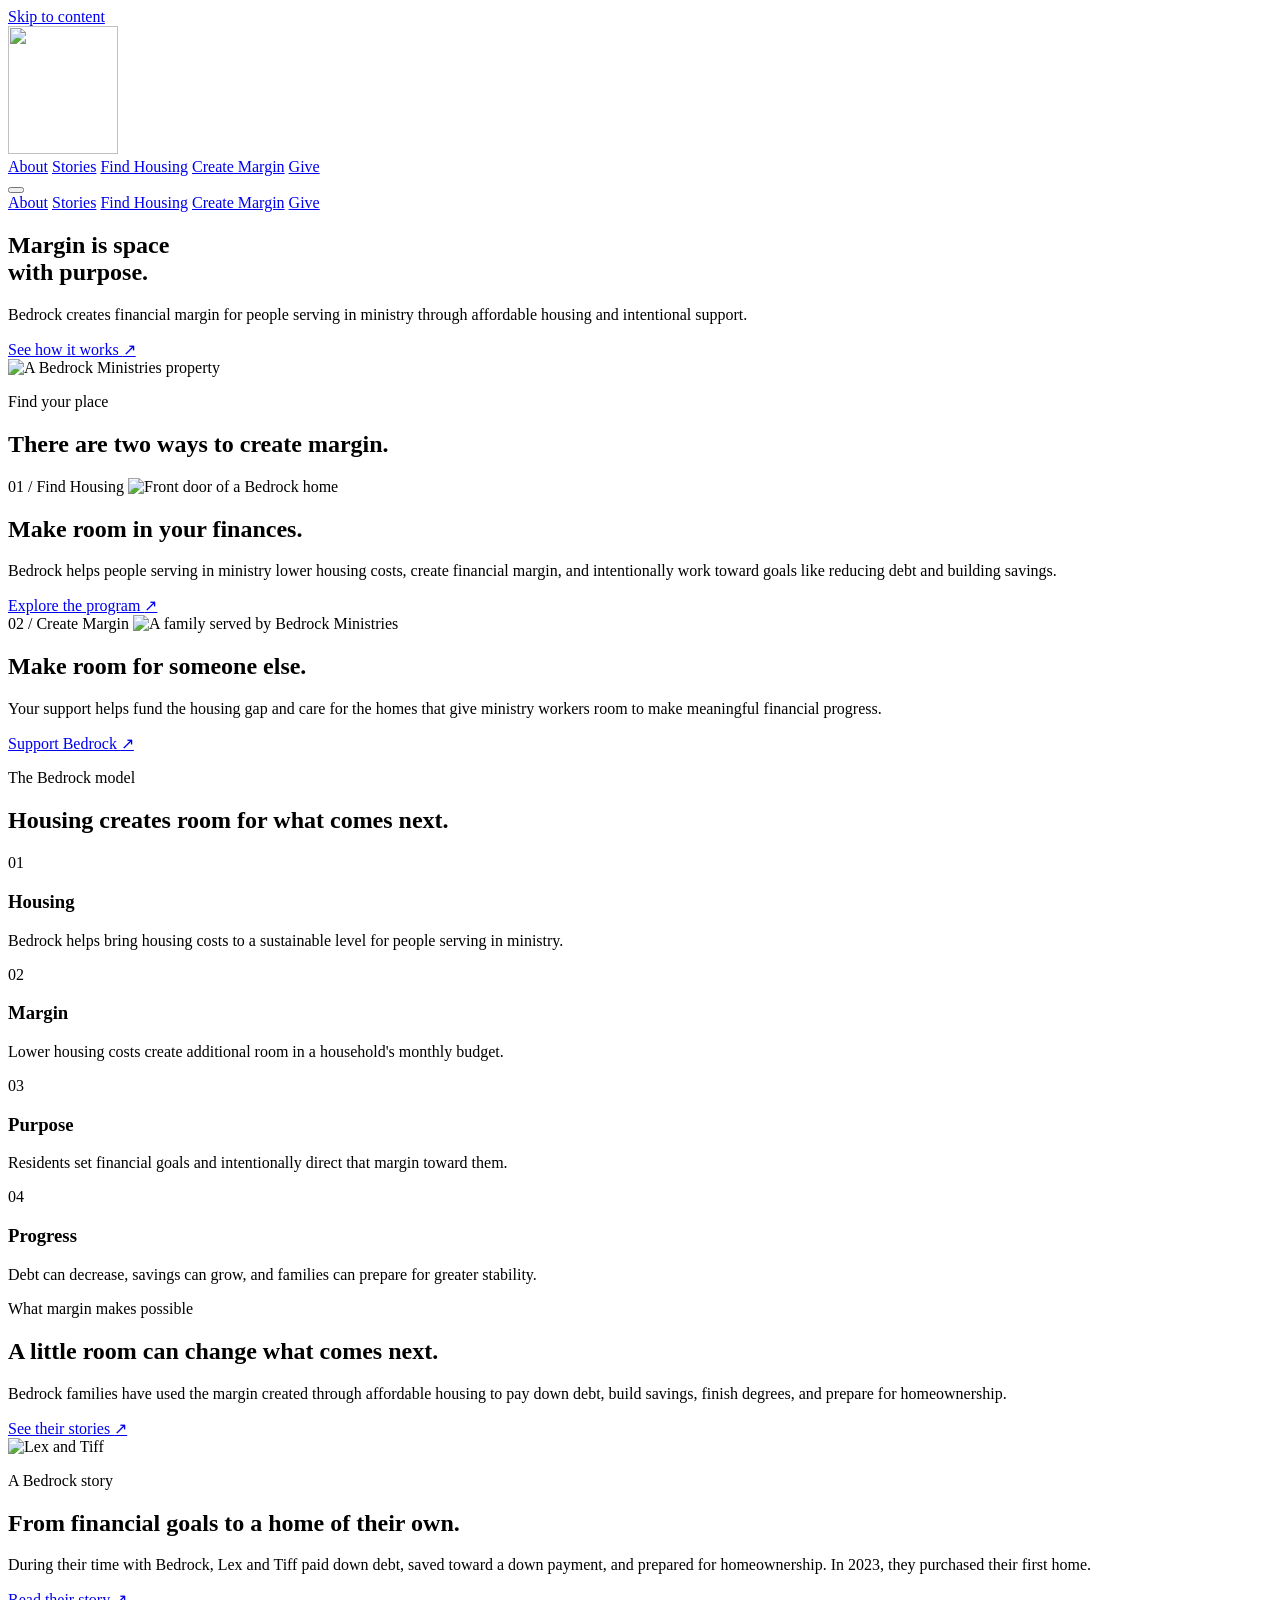
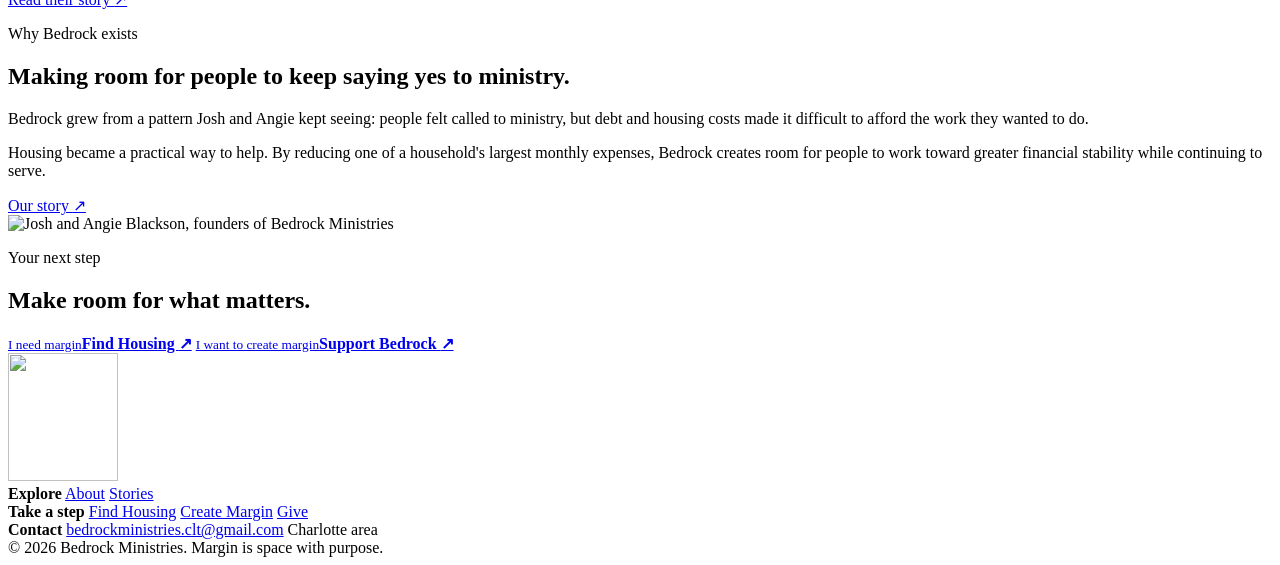
==== index.html @ 6fa2de80 "First Website Upload" ====
<!DOCTYPE html>

<html lang="en">
<head>
<meta charset="utf-8"/>
<meta content="width=device-width, initial-scale=1" name="viewport"/>
<title>Bedrock Ministries | Margin is space with purpose</title>
<meta content="Bedrock Ministries creates financial margin for people serving in ministry through affordable housing and intentional support." name="description"/>
<link href="css/styles.css" rel="stylesheet"/>
</head>
<body>
<div class="site-shell"><a class="skip-link" href="#main-content">Skip to content</a>
<header class="site-header">
<div class="wrap header-inner">
<a aria-label="Bedrock Ministries home" class="logo-mark" href="index.html">
<img alt="" decoding="async" height="128" src="images/logo/bedrock-b-blue.svg" width="110"/>
</a>
<nav aria-label="Primary navigation" class="desktop-nav">
<a href="about.html">About</a>
<a href="stories.html">Stories</a>
<a href="find-housing.html">Find Housing</a>
<a href="create-margin.html">Create Margin</a>
<a class="button" href="https://donate.overflow.co/bedrockministries" rel="noopener" target="_blank">Give</a>
</nav>
<button aria-controls="mobile-nav" aria-expanded="false" aria-label="Open navigation" class="menu-toggle" type="button">
<span></span><span></span>
</button>
</div>
<nav aria-label="Mobile navigation" class="mobile-nav" id="mobile-nav">
<a href="about.html">About</a>
<a href="stories.html">Stories</a>
<a href="find-housing.html">Find Housing</a>
<a href="create-margin.html">Create Margin</a>
<a class="button" href="https://donate.overflow.co/bedrockministries" rel="noopener" target="_blank">Give</a>
</nav>
</header>
<main id="main-content">
<section class="home-hero">
<div class="wrap home-hero-grid">
<h1 class="display" data-reveal="">Margin is space<br/>with purpose.</h1>
<div class="home-hero-side" data-reveal="">
<p>Bedrock creates financial margin for people serving in ministry through affordable housing and intentional support.</p>
<a class="text-link" href="#model">See how it works <span>↗</span></a>
</div>
</div>
<div class="wrap hero-image home-hero-image" data-reveal="">
<img alt="A Bedrock Ministries property" decoding="async" fetchpriority="high" height="1152" loading="eager" src="images/properties/triplex-full-front.webp" width="2048"/>
</div>
</section>
<section class="section">
<div class="wrap">
<div class="split mb-70">
<p class="eyebrow" data-reveal="">Find your place</p>
<h2 class="display" data-reveal="">There are two ways to create margin.</h2>
</div>
<div class="path-grid">
<article class="path-card" data-reveal="">
<span class="meta">01 / Find Housing</span>
<img alt="Front door of a Bedrock home" decoding="async" height="1152" loading="lazy" src="images/properties/triplex-door-full.webp" width="2048"/>
<h2>Make room in your finances.</h2>
<p>Bedrock helps people serving in ministry lower housing costs, create financial margin, and intentionally work toward goals like reducing debt and building savings.</p>
<a class="text-link" href="find-housing.html">Explore the program <span>↗</span></a>
</article>
<article class="path-card" data-reveal="">
<span class="meta">02 / Create Margin</span>
<img alt="A family served by Bedrock Ministries" decoding="async" height="601" loading="lazy" src="images/families/rodriguez.webp" width="800"/>
<h2>Make room for someone else.</h2>
<p>Your support helps fund the housing gap and care for the homes that give ministry workers room to make meaningful financial progress.</p>
<a class="text-link" href="create-margin.html">Support Bedrock <span>↗</span></a>
</article>
</div>
</div>
</section>
<section class="section blue-section" id="model">
<div class="wrap">
<div class="model-heading">
<p class="eyebrow" data-reveal="">The Bedrock model</p>
<h2 class="display" data-reveal="">Housing creates room for what comes next.</h2>
</div>
<div class="rule-grid four" data-reveal="">
<div class="rule-card">
<span class="num">01</span><h3>Housing</h3>
<p>Bedrock helps bring housing costs to a sustainable level for people serving in ministry.</p>
</div>
<div class="rule-card">
<span class="num">02</span><h3>Margin</h3>
<p>Lower housing costs create additional room in a household's monthly budget.</p>
</div>
<div class="rule-card">
<span class="num">03</span><h3>Purpose</h3>
<p>Residents set financial goals and intentionally direct that margin toward them.</p>
</div>
<div class="rule-card">
<span class="num">04</span><h3>Progress</h3>
<p>Debt can decrease, savings can grow, and families can prepare for greater stability.</p>
</div>
</div>
</div>
</section>
<section class="section">
<div class="wrap">
<div class="split">
<p class="eyebrow" data-reveal="">What margin makes possible</p>
<div class="split-copy" data-reveal="">
<h2 class="display">A little room can change what comes next.</h2>
<p>Bedrock families have used the margin created through affordable housing to pay down debt, build savings, finish degrees, and prepare for homeownership.</p>
<a class="text-link" href="stories.html">See their stories <span>↗</span></a>
</div>
</div>
</div>
</section>
<section class="section-tight">
<div class="wrap photo-copy stone-section" data-reveal="">
<div class="photo"><img alt="Lex and Tiff" decoding="async" height="601" loading="lazy" src="images/families/lex-tiff.webp" width="800"/></div>
<div class="copy">
<p class="eyebrow">A Bedrock story</p>
<h2>From financial goals to a home of their own.</h2>
<p>During their time with Bedrock, Lex and Tiff paid down debt, saved toward a down payment, and prepared for homeownership. In 2023, they purchased their first home.</p>
<a class="text-link" href="stories.html">Read their story <span>↗</span></a>
</div>
</div>
</section>
<section class="section">
<div class="wrap">
<div class="split mb-70">
<p class="eyebrow" data-reveal="">Why Bedrock exists</p>
<h2 class="display" data-reveal="">Making room for people to keep saying yes to ministry.</h2>
</div>
<div class="photo-copy reverse" data-reveal="">
<div class="copy">
<p>Bedrock grew from a pattern Josh and Angie kept seeing: people felt called to ministry, but debt and housing costs made it difficult to afford the work they wanted to do.</p>
<p>Housing became a practical way to help. By reducing one of a household's largest monthly expenses, Bedrock creates room for people to work toward greater financial stability while continuing to serve.</p>
<a class="text-link" href="about.html">Our story <span>↗</span></a>
</div>
<div class="photo"><img alt="Josh and Angie Blackson, founders of Bedrock Ministries" decoding="async" height="902" loading="lazy" src="images/founders/josh-angie.webp" width="1200"/></div>
</div>
</div>
</section>
<section class="cta-panel">
<div class="wrap">
<p class="eyebrow" data-reveal="">Your next step</p>
<h2 class="display" data-reveal="">Make room for what matters.</h2>
<div class="cta-row" data-reveal="">
<a href="find-housing.html"><small>I need margin</small><strong>Find Housing <span>↗</span></strong></a>
<a href="create-margin.html"><small>I want to create margin</small><strong>Support Bedrock <span>↗</span></strong></a>
</div>
</div>
</section>
</main>
<footer class="site-footer">
<div class="wrap">
<div class="footer-top">
<a aria-label="Bedrock Ministries home" class="footer-mark" href="index.html">
<img alt="" decoding="async" height="128" src="images/logo/bedrock-b-cream.svg" width="110"/>
</a>
<div class="footer-links">
<div class="footer-col">
<strong>Explore</strong>
<a href="about.html">About</a>
<a href="stories.html">Stories</a>
</div>
<div class="footer-col">
<strong>Take a step</strong>
<a href="find-housing.html">Find Housing</a>
<a href="create-margin.html">Create Margin</a>
<a href="https://donate.overflow.co/bedrockministries" rel="noopener" target="_blank">Give</a>
</div>
<div class="footer-col">
<strong>Contact</strong>
<a href="mailto:bedrockministries.clt@gmail.com">bedrockministries.clt@gmail.com</a>
<span>Charlotte area</span>
</div>
</div>
</div>
<div class="footer-bottom">© 2026 Bedrock Ministries. Margin is space with purpose.</div>
</div>
</footer>
</div>
<script src="js/main.js"></script>
</body>
</html>
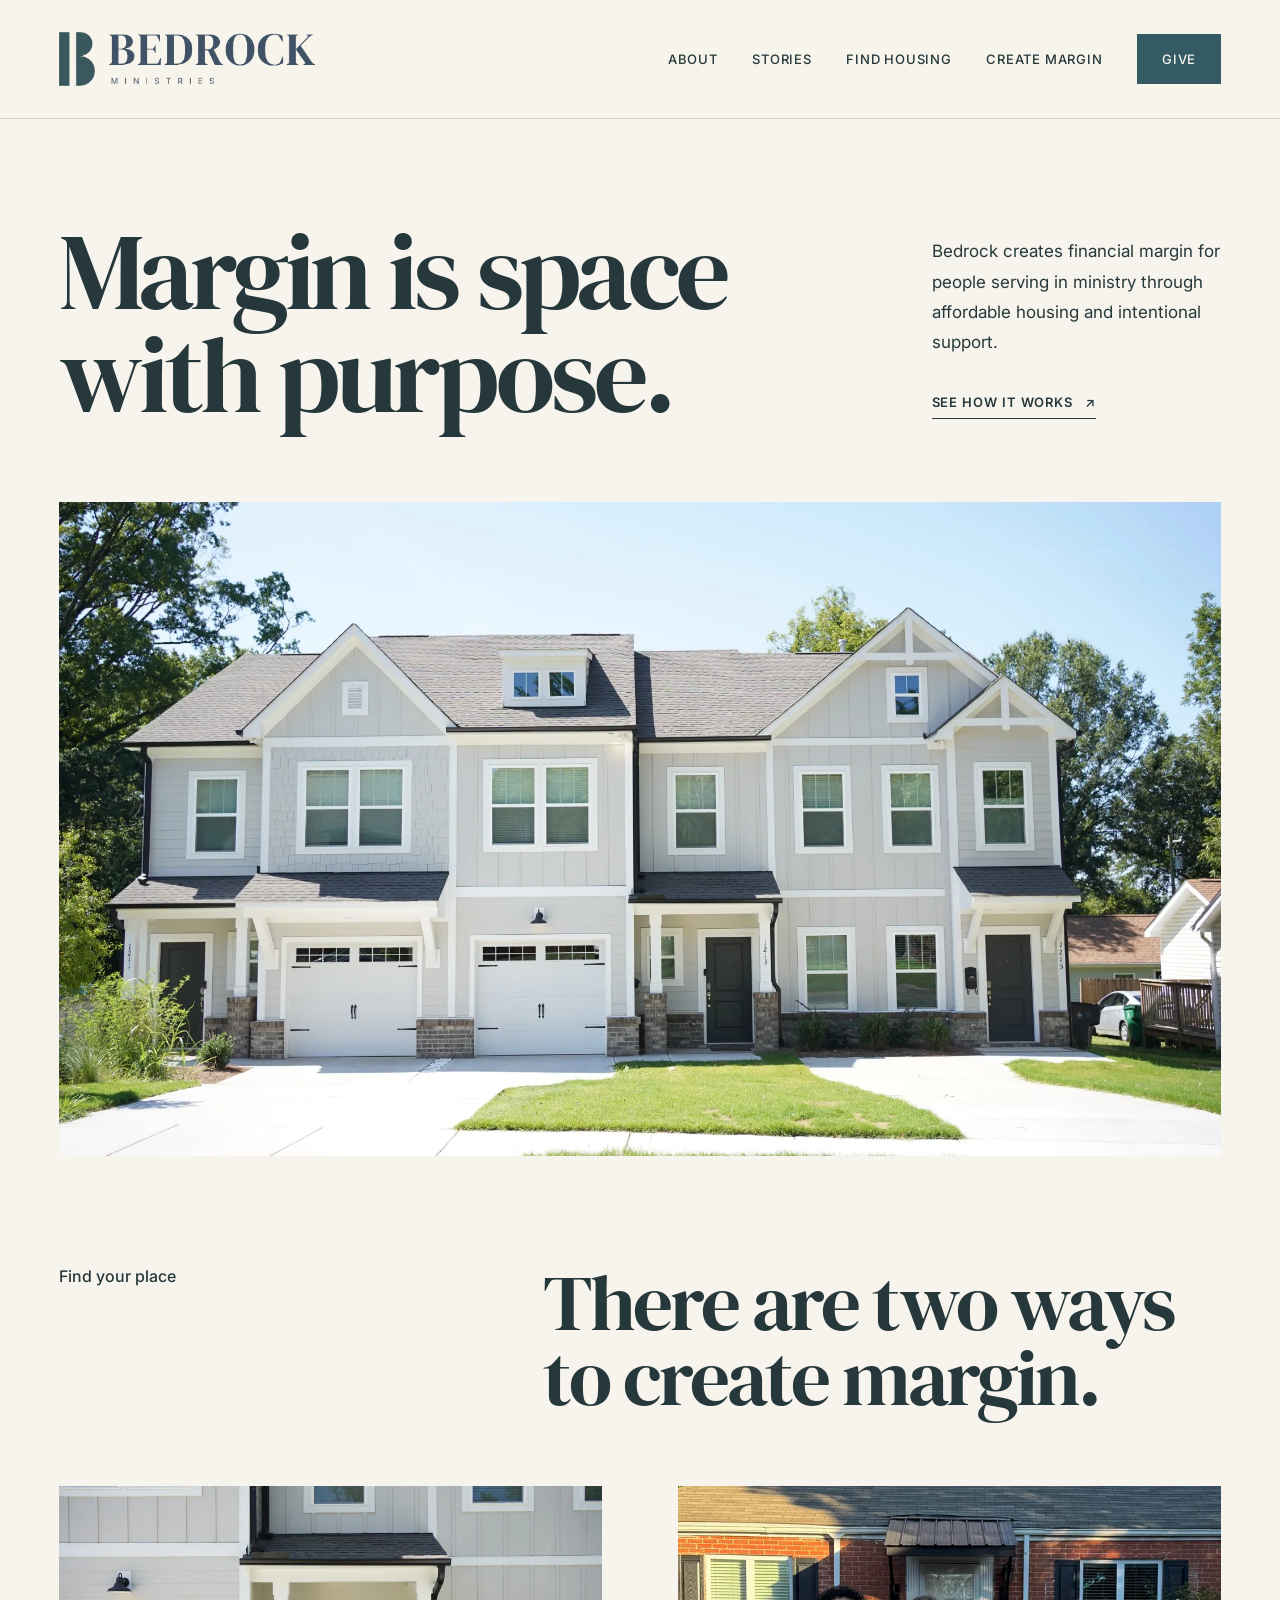
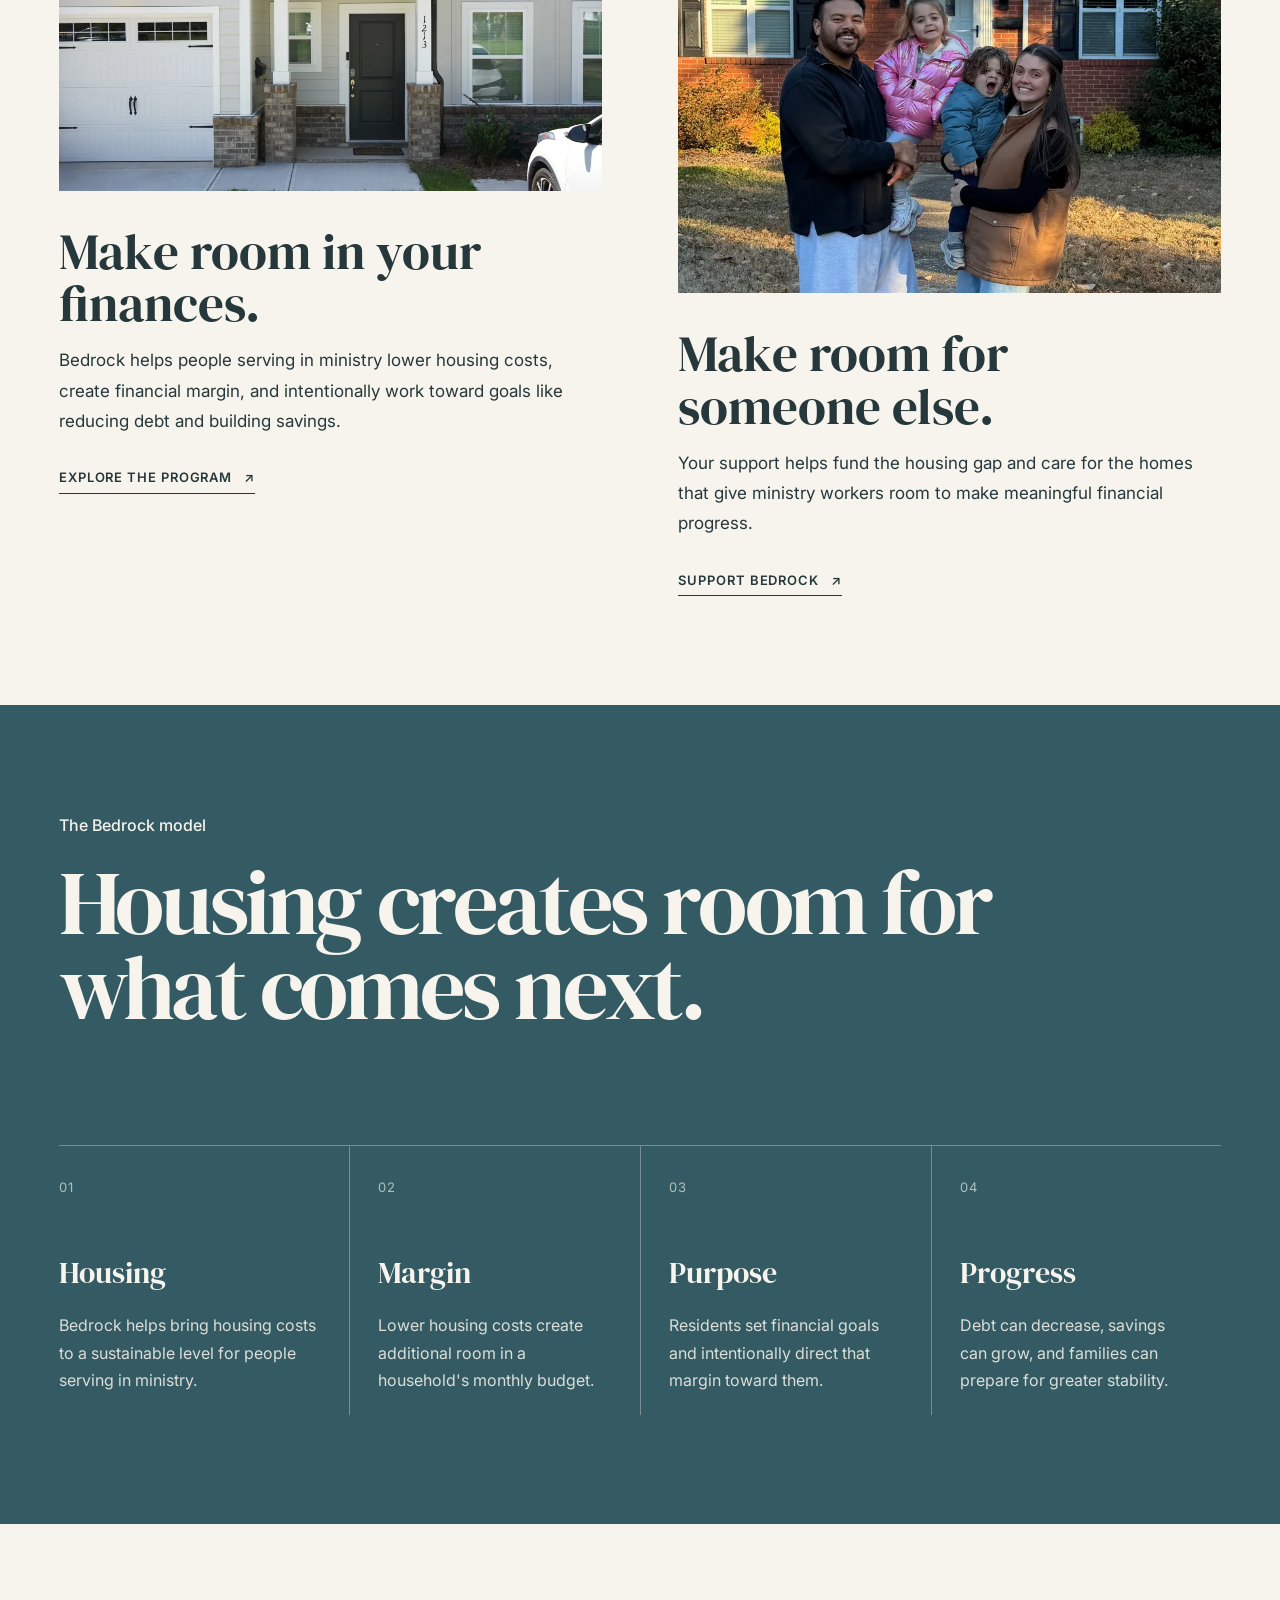
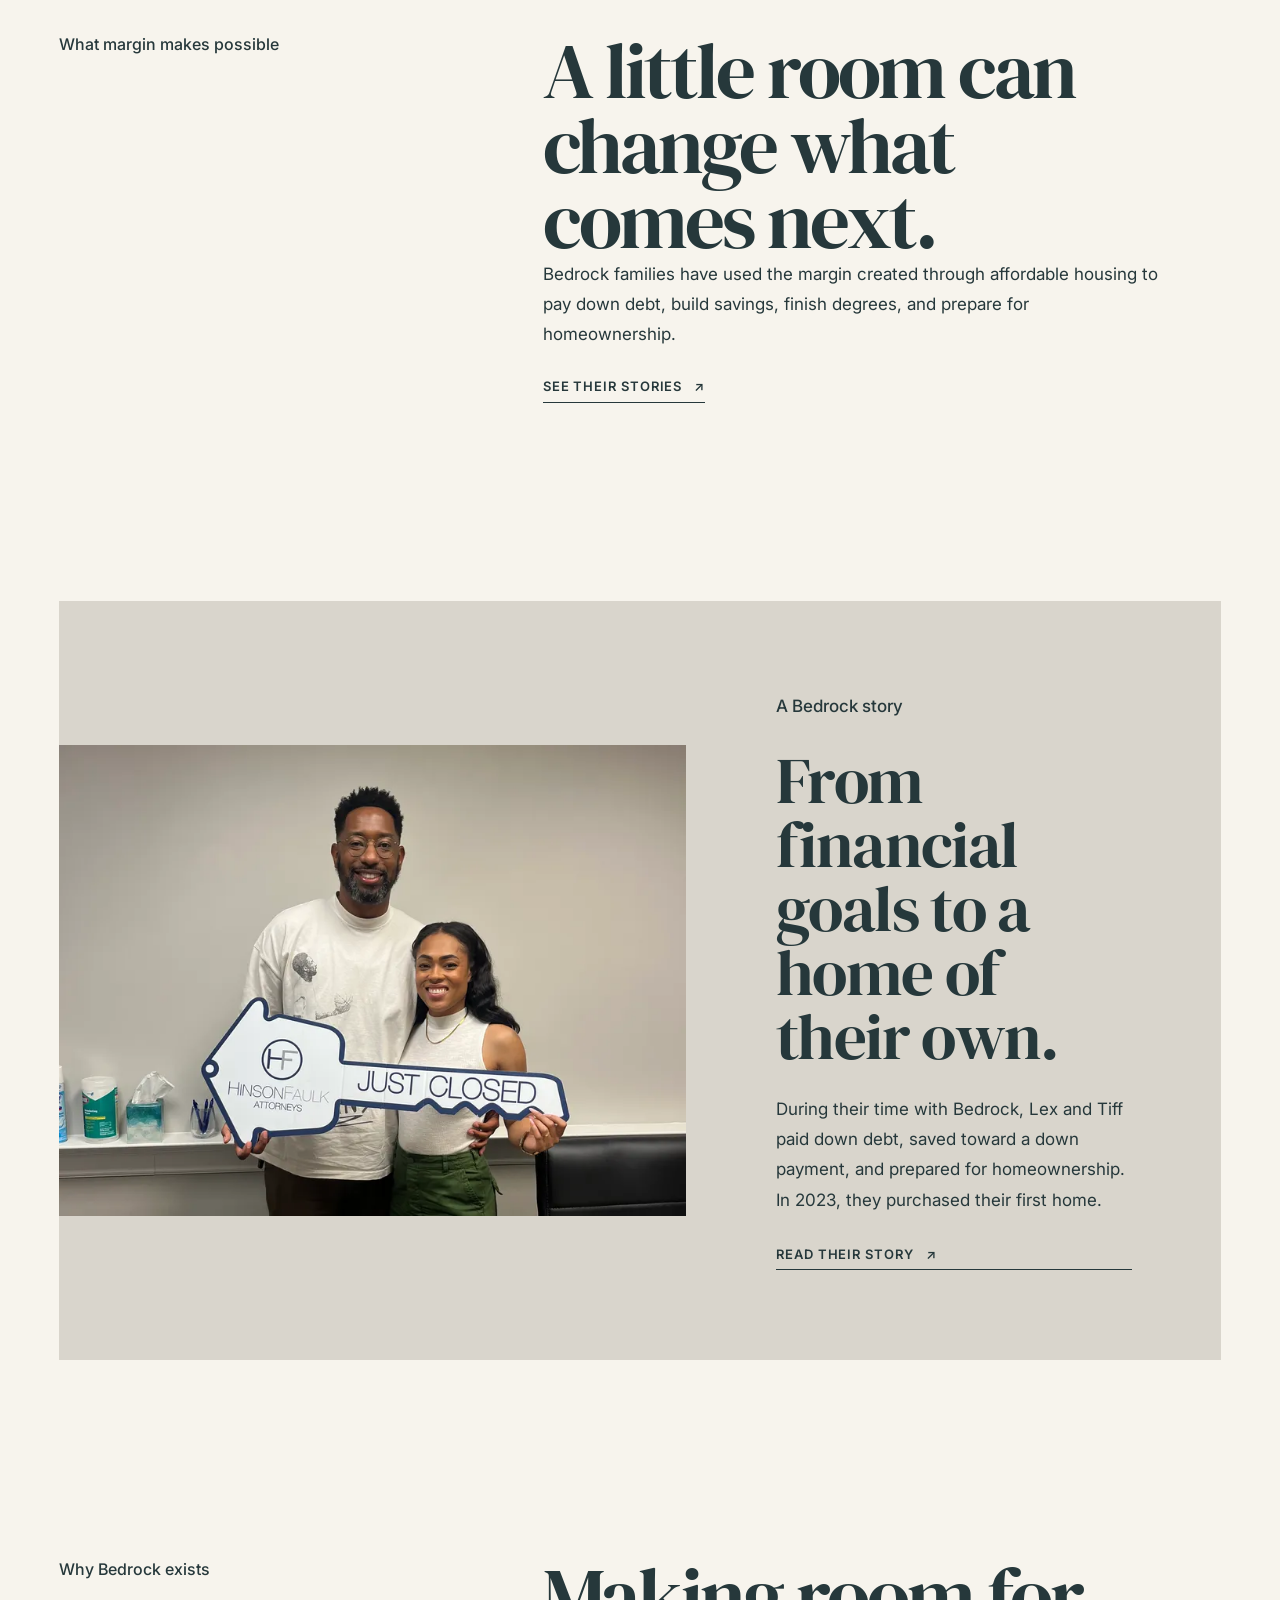
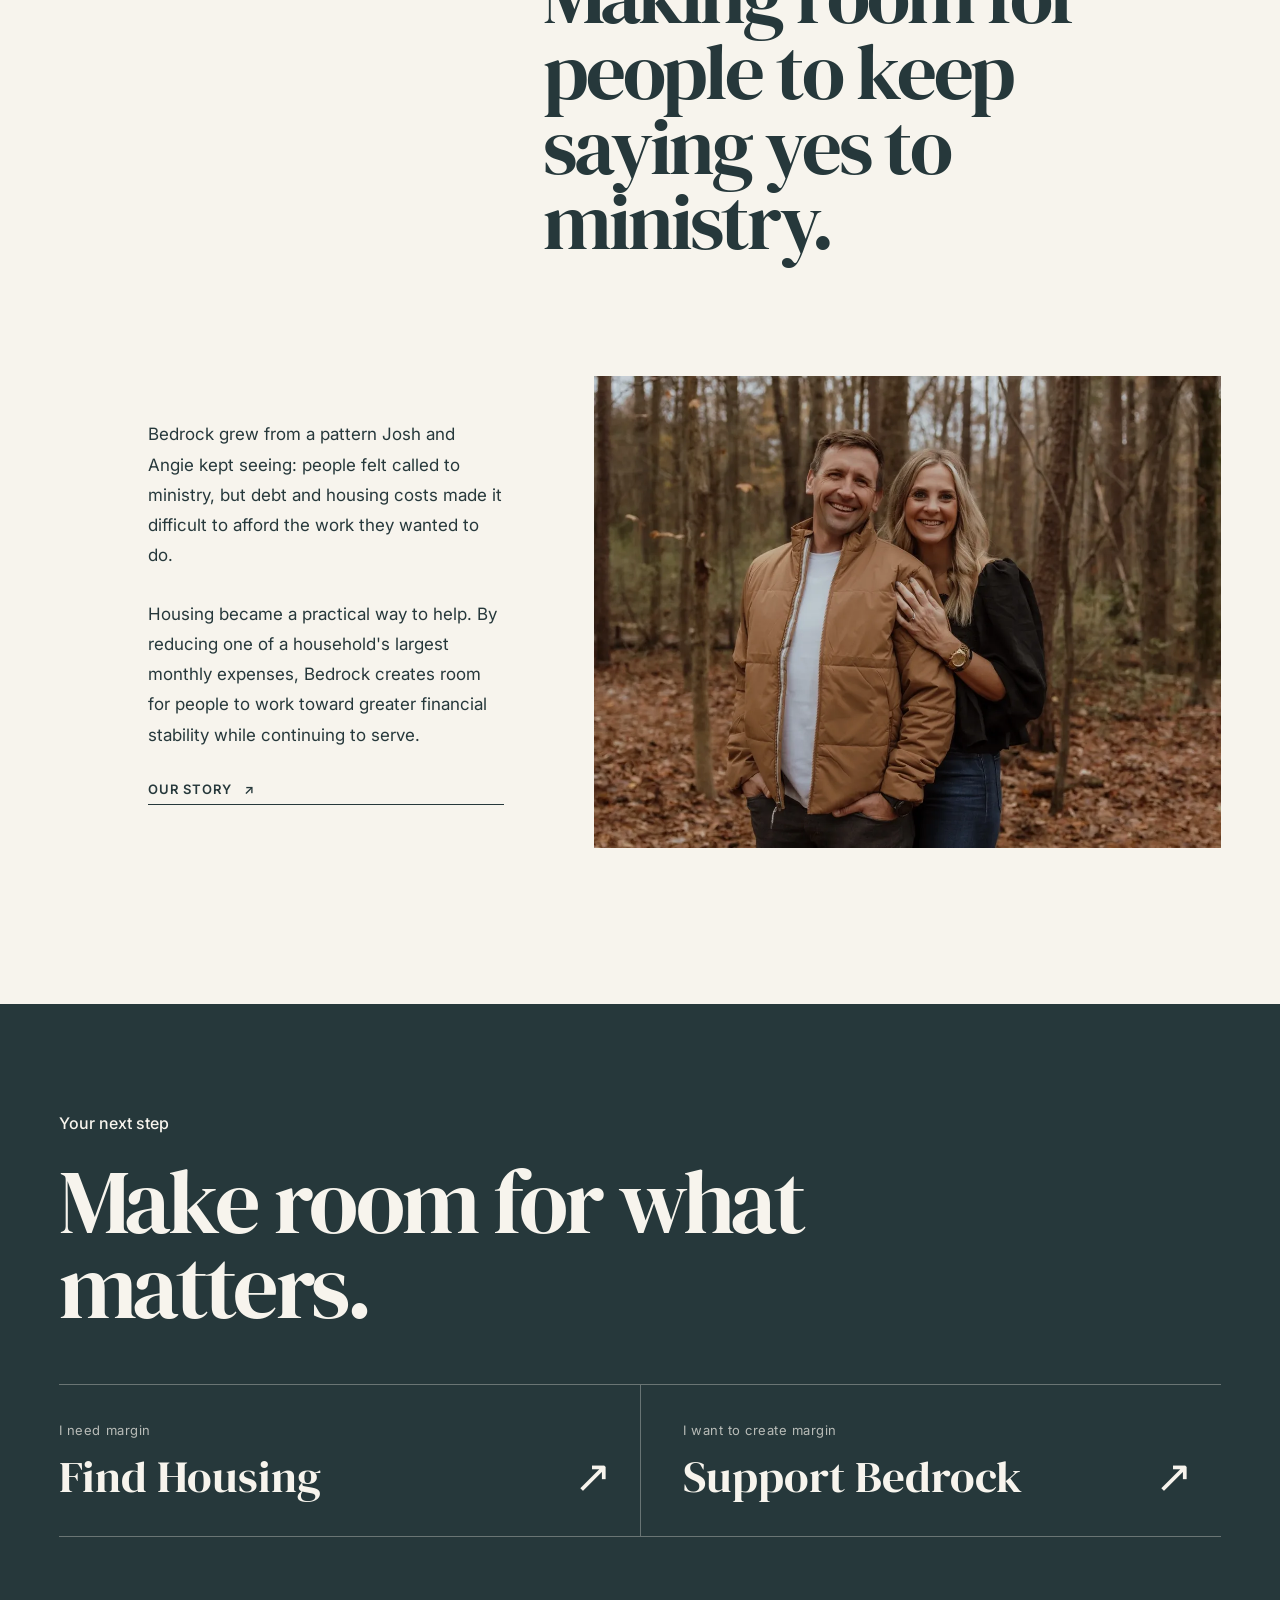
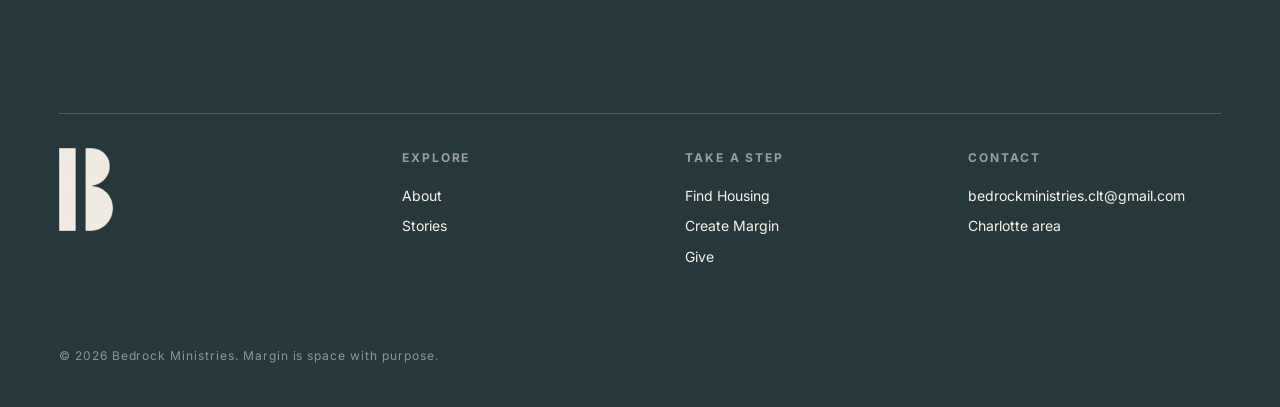
==== commit 29006df7: "second draft web" ====
--- a/index.html
+++ b/index.html
@@ -13,7 +13,7 @@
 <header class="site-header">
 <div class="wrap header-inner">
 <a aria-label="Bedrock Ministries home" class="logo-mark" href="index.html">
-<img alt="" decoding="async" height="128" src="images/logo/bedrock-b-blue.svg" width="110"/>
+<img alt="Bedrock Ministries" decoding="async" height="252" src="images/logo/bedrock-logo-blue.png" width="1200"/>
 </a>
 <nav aria-label="Primary navigation" class="desktop-nav">
 <a href="about.html">About</a>
@@ -50,19 +50,19 @@
 <section class="section">
 <div class="wrap">
 <div class="split mb-70">
-<p class="eyebrow" data-reveal="">Find your place</p>
+<p class="section-label" data-reveal="">Find your place</p>
 <h2 class="display" data-reveal="">There are two ways to create margin.</h2>
 </div>
 <div class="path-grid">
 <article class="path-card" data-reveal="">
-<span class="meta">01 / Find Housing</span>
+
 <img alt="Front door of a Bedrock home" decoding="async" height="1152" loading="lazy" src="images/properties/triplex-door-full.webp" width="2048"/>
 <h2>Make room in your finances.</h2>
 <p>Bedrock helps people serving in ministry lower housing costs, create financial margin, and intentionally work toward goals like reducing debt and building savings.</p>
 <a class="text-link" href="find-housing.html">Explore the program <span>↗</span></a>
 </article>
 <article class="path-card" data-reveal="">
-<span class="meta">02 / Create Margin</span>
+
 <img alt="A family served by Bedrock Ministries" decoding="async" height="601" loading="lazy" src="images/families/rodriguez.webp" width="800"/>
 <h2>Make room for someone else.</h2>
 <p>Your support helps fund the housing gap and care for the homes that give ministry workers room to make meaningful financial progress.</p>
@@ -74,7 +74,7 @@
 <section class="section blue-section" id="model">
 <div class="wrap">
 <div class="model-heading">
-<p class="eyebrow" data-reveal="">The Bedrock model</p>
+<p class="section-label" data-reveal="">The Bedrock model</p>
 <h2 class="display" data-reveal="">Housing creates room for what comes next.</h2>
 </div>
 <div class="rule-grid four" data-reveal="">
@@ -100,7 +100,7 @@
 <section class="section">
 <div class="wrap">
 <div class="split">
-<p class="eyebrow" data-reveal="">What margin makes possible</p>
+<p class="section-label" data-reveal="">What margin makes possible</p>
 <div class="split-copy" data-reveal="">
 <h2 class="display">A little room can change what comes next.</h2>
 <p>Bedrock families have used the margin created through affordable housing to pay down debt, build savings, finish degrees, and prepare for homeownership.</p>
@@ -113,7 +113,7 @@
 <div class="wrap photo-copy stone-section" data-reveal="">
 <div class="photo"><img alt="Lex and Tiff" decoding="async" height="601" loading="lazy" src="images/families/lex-tiff.webp" width="800"/></div>
 <div class="copy">
-<p class="eyebrow">A Bedrock story</p>
+<p class="section-label">A Bedrock story</p>
 <h2>From financial goals to a home of their own.</h2>
 <p>During their time with Bedrock, Lex and Tiff paid down debt, saved toward a down payment, and prepared for homeownership. In 2023, they purchased their first home.</p>
 <a class="text-link" href="stories.html">Read their story <span>↗</span></a>
@@ -123,7 +123,7 @@
 <section class="section">
 <div class="wrap">
 <div class="split mb-70">
-<p class="eyebrow" data-reveal="">Why Bedrock exists</p>
+<p class="section-label" data-reveal="">Why Bedrock exists</p>
 <h2 class="display" data-reveal="">Making room for people to keep saying yes to ministry.</h2>
 </div>
 <div class="photo-copy reverse" data-reveal="">
@@ -138,7 +138,7 @@
 </section>
 <section class="cta-panel">
 <div class="wrap">
-<p class="eyebrow" data-reveal="">Your next step</p>
+<p class="section-label" data-reveal="">Your next step</p>
 <h2 class="display" data-reveal="">Make room for what matters.</h2>
 <div class="cta-row" data-reveal="">
 <a href="find-housing.html"><small>I need margin</small><strong>Find Housing <span>↗</span></strong></a>
@@ -151,7 +151,7 @@
 <div class="wrap">
 <div class="footer-top">
 <a aria-label="Bedrock Ministries home" class="footer-mark" href="index.html">
-<img alt="" decoding="async" height="128" src="images/logo/bedrock-b-cream.svg" width="110"/>
+<img alt="Bedrock Ministries" decoding="async" height="909" src="images/logo/bedrock-b-cream.png" width="592"/>
 </a>
 <div class="footer-links">
 <div class="footer-col">
--- a/css/styles.css
+++ b/css/styles.css
@@ -0,0 +1,1004 @@
+
+@import url('https://fonts.googleapis.com/css2?family=DM+Serif+Display:ital@0;1&family=Inter:wght@300;400;500;600&display=swap');
+
+:root {
+  --blue: #345B63;
+  --slate: #26383B;
+  --cream: #F7F4ED;
+  --sage: #8E9D83;
+  --clay: #99725F;
+  --stone: #D9D5CC;
+  --white: #FFFFFF;
+  --serif: 'DM Serif Display', Georgia, serif;
+  --sans: 'Inter', Arial, sans-serif;
+  --max: 1400px;
+  --gutter: clamp(22px, 5vw, 78px);
+  --section: clamp(86px, 10vw, 160px);
+}
+
+* { box-sizing: border-box; }
+html { scroll-behavior: smooth; }
+html, body { width: 100%; }
+body {
+  margin: 0;
+  background: var(--cream);
+  color: var(--slate);
+  font-family: var(--sans);
+  line-height: 1.65;
+  text-rendering: optimizeLegibility;
+}
+body.menu-open { overflow: hidden; }
+img { max-width: 100%; }
+a { color: inherit; text-decoration: none; }
+button, input, textarea, select { font: inherit; }
+
+
+.skip-link {
+  position: fixed;
+  top: 12px;
+  left: 12px;
+  z-index: 1000;
+  padding: 10px 14px;
+  background: var(--slate);
+  color: var(--cream);
+  font-size: 12px;
+  transform: translateY(-160%);
+  transition: transform .18s ease;
+}
+.skip-link:focus { transform: translateY(0); }
+
+:where(a, button, summary):focus-visible {
+  outline: 2px solid var(--clay);
+  outline-offset: 4px;
+}
+
+.desktop-nav a[aria-current="page"]:not(.button) {
+  border-bottom: 1px solid currentColor;
+  padding-bottom: 5px;
+}
+
+.menu-toggle[aria-expanded="true"] span:first-child { transform: translateY(3.5px) rotate(45deg); }
+.menu-toggle[aria-expanded="true"] span:last-child { transform: translateY(-3.5px) rotate(-45deg); }
+
+.site-shell { min-height: 100vh; overflow-x: clip; }
+.wrap { width: min(var(--max), calc(100% - (var(--gutter) * 2))); margin: 0 auto; }
+
+.eyebrow {
+  display: inline-flex;
+  align-items: center;
+  gap: 16px;
+  margin: 0 0 28px;
+  font-size: 11px;
+  font-weight: 600;
+  letter-spacing: .18em;
+  text-transform: uppercase;
+}
+.eyebrow::after {
+  content: "";
+  width: 58px;
+  height: 1px;
+  background: currentColor;
+  opacity: .32;
+}
+.display {
+  font-family: var(--serif);
+  font-weight: 400;
+  letter-spacing: -.038em;
+  line-height: .95;
+}
+.text-link {
+  display: inline-flex;
+  align-items: center;
+  gap: 12px;
+  padding-bottom: 4px;
+  border-bottom: 1px solid currentColor;
+  font-size: 12px;
+  font-weight: 600;
+  letter-spacing: .12em;
+  text-transform: uppercase;
+  transition: gap .2s ease, opacity .2s ease;
+}
+.text-link:hover { gap: 18px; opacity: .72; }
+
+.button {
+  display: inline-flex;
+  justify-content: center;
+  align-items: center;
+  gap: 10px;
+  min-height: 48px;
+  padding: 0 22px;
+  border: 1px solid var(--blue);
+  background: var(--blue);
+  color: var(--cream);
+  font-size: 11px;
+  font-weight: 600;
+  letter-spacing: .12em;
+  text-transform: uppercase;
+  transition: transform .2s ease, background .2s ease;
+}
+.button:hover { transform: translateY(-1px); background: var(--slate); }
+.button.light { border-color: var(--cream); background: var(--cream); color: var(--slate); }
+.button.outline { background: transparent; color: var(--slate); }
+
+/* Header */
+.site-header {
+  position: relative;
+  z-index: 50;
+  border-bottom: 1px solid rgba(38,56,59,.17);
+  background: rgba(247,244,237,.97);
+}
+.header-inner {
+  min-height: 92px;
+  display: flex;
+  align-items: center;
+  justify-content: space-between;
+  gap: 38px;
+}
+.logo-mark {
+  display: block;
+  width: 46px;
+  height: 54px;
+  flex: 0 0 auto;
+}
+.logo-mark img { width: 100%; height: 100%; display: block; }
+.desktop-nav { display: flex; align-items: center; gap: clamp(20px, 2.7vw, 43px); }
+.desktop-nav a {
+  font-size: 11px;
+  font-weight: 500;
+  letter-spacing: .08em;
+  text-transform: uppercase;
+}
+.desktop-nav a:not(.button):hover { opacity: .6; }
+.desktop-nav .button { min-height: 44px; padding-inline: 19px; }
+.menu-toggle {
+  display: none;
+  width: 44px;
+  height: 44px;
+  border: 0;
+  background: transparent;
+  cursor: pointer;
+  color: var(--slate);
+}
+.menu-toggle span {
+  display: block;
+  width: 25px;
+  height: 1px;
+  margin: 6px auto;
+  background: currentColor;
+  transition: transform .2s ease;
+}
+.mobile-nav {
+  display: none;
+  max-height: calc(100vh - 76px);
+  overflow-y: auto;
+  padding: 24px var(--gutter) 42px;
+  border-top: 1px solid rgba(38,56,59,.14);
+  background: var(--cream);
+}
+.mobile-nav a {
+  display: block;
+  padding: 15px 0;
+  border-bottom: 1px solid rgba(38,56,59,.12);
+  font-family: var(--serif);
+  font-size: 31px;
+}
+.mobile-nav .button {
+  display: flex;
+  margin-top: 22px;
+  font-family: var(--sans);
+  font-size: 11px;
+  border-bottom: 1px solid var(--blue);
+}
+
+/* Generic page hero */
+.page-hero {
+  padding: clamp(70px, 9vw, 135px) 0 clamp(68px, 8vw, 112px);
+}
+.page-hero-grid {
+  display: grid;
+  grid-template-columns: minmax(0,1.55fr) minmax(280px,.7fr);
+  gap: clamp(55px, 9vw, 150px);
+  align-items: end;
+}
+.page-hero h1 {
+  margin: 0;
+  max-width: 950px;
+  font-size: clamp(62px, 8vw, 128px);
+}
+.page-hero .side-copy { max-width: 390px; padding-bottom: 8px; }
+.page-hero .side-copy p { margin: 0 0 28px; font-size: 15px; line-height: 1.8; }
+
+.full-bleed-image,
+.hero-image {
+  width: min(var(--max), calc(100% - (var(--gutter) * 2)));
+  margin: 0 auto;
+  overflow: hidden;
+}
+.hero-image { height: clamp(390px, 53vw, 730px); }
+.hero-image img, .full-bleed-image img {
+  width: 100%; height: 100%; object-fit: cover; display: block;
+}
+
+.section { padding: var(--section) 0; }
+.section-tight { padding: clamp(70px, 8vw, 110px) 0; }
+.blue-section { background: var(--blue); color: var(--cream); }
+.slate-section { background: var(--slate); color: var(--cream); }
+.stone-section { background: var(--stone); }
+.sage-section { background: var(--sage); color: var(--slate); }
+
+.split {
+  display: grid;
+  grid-template-columns: .72fr 1.28fr;
+  gap: clamp(50px, 8vw, 130px);
+  align-items: start;
+}
+.split h2 {
+  margin: 0;
+  font-size: clamp(50px, 6.2vw, 90px);
+}
+.split-copy { max-width: 620px; }
+.split-copy p { margin: 0 0 22px; font-size: 15px; line-height: 1.85; }
+
+.rule-grid {
+  display: grid;
+  border-top: 1px solid rgba(38,56,59,.28);
+}
+.rule-grid.four { grid-template-columns: repeat(4, 1fr); }
+.rule-grid.three { grid-template-columns: repeat(3, 1fr); }
+.rule-card { padding: 30px 28px 20px 0; min-height: 250px; }
+.rule-card + .rule-card { padding-left: 28px; border-left: 1px solid rgba(38,56,59,.28); }
+.blue-section .rule-grid, .slate-section .rule-grid { border-color: rgba(247,244,237,.34); }
+.blue-section .rule-card + .rule-card, .slate-section .rule-card + .rule-card { border-color: rgba(247,244,237,.34); }
+.rule-card .num {
+  display: block;
+  margin-bottom: 48px;
+  font-size: 10px;
+  letter-spacing: .18em;
+  opacity: .65;
+}
+.rule-card h3 {
+  margin: 0 0 14px;
+  font-family: var(--serif);
+  font-size: 30px;
+  font-weight: 400;
+}
+.rule-card p { margin: 0; font-size: 13px; line-height: 1.75; opacity: .86; }
+
+.photo-copy {
+  display: grid;
+  grid-template-columns: 1.08fr .92fr;
+  min-height: 680px;
+}
+.photo-copy.reverse { grid-template-columns: .92fr 1.08fr; }
+.photo-copy .photo { min-height: 600px; }
+.photo-copy .photo img { width: 100%; height: 100%; object-fit: cover; display: block; }
+.photo-copy .copy {
+  display: flex;
+  flex-direction: column;
+  justify-content: center;
+  padding: clamp(50px, 7vw, 105px);
+}
+.photo-copy .copy h2 {
+  margin: 0 0 25px;
+  font-family: var(--serif);
+  font-size: clamp(46px, 5.1vw, 74px);
+  font-weight: 400;
+  line-height: .98;
+  letter-spacing: -.025em;
+}
+.photo-copy .copy p { max-width: 500px; margin: 0 0 28px; font-size: 14px; line-height: 1.85; }
+
+.stat-row {
+  display: grid;
+  grid-template-columns: repeat(3, 1fr);
+  border-top: 1px solid var(--stone);
+  border-bottom: 1px solid var(--stone);
+}
+.stat { padding: 35px 32px 35px 0; }
+.stat + .stat { padding-left: 32px; border-left: 1px solid var(--stone); }
+.stat strong {
+  display: block;
+  margin-bottom: 10px;
+  font-family: var(--serif);
+  font-size: clamp(38px, 5vw, 70px);
+  font-weight: 400;
+  line-height: 1;
+}
+.stat span { font-size: 12px; line-height: 1.6; }
+
+.story-grid {
+  display: grid;
+  grid-template-columns: repeat(2, 1fr);
+  gap: clamp(55px, 7vw, 105px);
+}
+.story-card { border-top: 1px solid var(--stone); padding-top: 18px; }
+.story-card img { width: 100%; aspect-ratio: 4 / 3.2; object-fit: cover; display: block; margin-bottom: 30px; }
+.story-card .meta { display: block; margin-bottom: 16px; padding-left: 10px; border-left: 3px solid var(--clay); color: var(--slate); font-size: 10px; font-weight: 600; letter-spacing: .16em; text-transform: uppercase; }
+.story-card h2 { margin: 0 0 17px; font-family: var(--serif); font-size: clamp(38px, 4.4vw, 58px); font-weight: 400; line-height: 1; }
+.story-card p { margin: 0; max-width: 580px; font-size: 14px; line-height: 1.8; }
+
+.board-grid {
+  display: grid;
+  grid-template-columns: repeat(5, 1fr);
+  gap: 24px;
+}
+.board-card img { width: 100%; aspect-ratio: 4 / 3; object-fit: cover; display: block; margin-bottom: 18px; }
+.board-card h3 { margin: 0 0 5px; font-family: var(--serif); font-size: 24px; font-weight: 400; line-height: 1.05; }
+.board-card p { margin: 0; font-size: 11px; line-height: 1.55; color: rgba(38,56,59,.72); }
+
+.process {
+  counter-reset: step;
+  display: grid;
+  grid-template-columns: repeat(4, 1fr);
+  border-top: 1px solid rgba(38,56,59,.3);
+}
+.process-item {
+  counter-increment: step;
+  position: relative;
+  min-height: 260px;
+  padding: 32px 28px 25px 0;
+}
+.process-item + .process-item { padding-left: 28px; border-left: 1px solid rgba(38,56,59,.3); }
+.process-item::before {
+  content: "0" counter(step);
+  display: block;
+  margin-bottom: 50px;
+  color: var(--clay);
+  font-size: 10px;
+  font-weight: 600;
+  letter-spacing: .18em;
+}
+.process-item h3 { margin: 0 0 13px; font-family: var(--serif); font-size: 29px; font-weight: 400; }
+.process-item p { margin: 0; font-size: 13px; line-height: 1.75; }
+
+.faq { border-top: 1px solid var(--stone); }
+.faq details { border-bottom: 1px solid var(--stone); }
+.faq summary {
+  list-style: none;
+  cursor: pointer;
+  position: relative;
+  padding: 27px 48px 27px 0;
+  font-family: var(--serif);
+  font-size: 25px;
+}
+.faq summary::-webkit-details-marker { display: none; }
+.faq summary::after {
+  content: "+";
+  position: absolute;
+  top: 25px; right: 0;
+  font-family: var(--sans);
+  font-size: 22px; font-weight: 300;
+}
+.faq details[open] summary::after { content: "–"; }
+.faq details p { max-width: 780px; margin: 0; padding: 0 0 28px; font-size: 14px; line-height: 1.8; }
+
+.path-grid { display: grid; grid-template-columns: 1fr 1fr; gap: clamp(40px, 6vw, 90px); }
+.path-card { border-top: 1px solid var(--stone); padding-top: 18px; }
+.path-card .meta { display: block; margin-bottom: 26px; padding-left: 10px; border-left: 3px solid var(--clay); color: var(--slate); font-size: 10px; font-weight: 600; letter-spacing: .16em; text-transform: uppercase; }
+.path-card img { width: 100%; aspect-ratio: 1.2 / 1; object-fit: cover; display: block; margin-bottom: 32px; }
+.path-card h2 { margin: 0 0 16px; font-family: var(--serif); font-size: clamp(40px,4.5vw,62px); font-weight: 400; line-height: 1; }
+.path-card p { max-width: 520px; margin: 0 0 26px; font-size: 14px; line-height: 1.8; }
+
+.cta-panel { padding: var(--section) 0; background: var(--slate); color: var(--cream); }
+.cta-panel h2 { max-width: 900px; margin: 0 0 55px; font-size: clamp(54px,7vw,100px); }
+.cta-row {
+  display: grid;
+  grid-template-columns: 1fr 1fr;
+  border-top: 1px solid rgba(247,244,237,.32);
+  border-bottom: 1px solid rgba(247,244,237,.32);
+}
+.cta-row a { display: block; padding: 34px 28px 34px 0; transition: opacity .2s ease; }
+.cta-row a + a { padding-left: 42px; border-left: 1px solid rgba(247,244,237,.32); }
+.cta-row a:hover { opacity: .7; }
+.cta-row small { display: block; margin-bottom: 11px; font-size: 9px; letter-spacing: .17em; text-transform: uppercase; opacity: .7; }
+.cta-row strong { display: flex; align-items: center; justify-content: space-between; gap: 30px; font-family: var(--serif); font-size: clamp(28px,3.5vw,48px); font-weight: 400; line-height: 1.1; }
+
+.site-footer { padding: 68px 0 40px; background: var(--slate); color: var(--cream); }
+.footer-top {
+  display: grid;
+  grid-template-columns: .5fr 1.5fr;
+  gap: 70px;
+  align-items: start;
+  padding-top: 34px;
+  border-top: 1px solid rgba(247,244,237,.2);
+}
+.footer-mark { width: 62px; }
+.footer-mark img { width: 100%; display: block; }
+.footer-links { display: grid; grid-template-columns: repeat(3, 1fr); gap: 30px; }
+.footer-col strong { display: block; margin-bottom: 16px; font-size: 10px; letter-spacing: .16em; text-transform: uppercase; opacity: .55; }
+.footer-col a, .footer-col span { display: block; margin: 8px 0; font-size: 12px; line-height: 1.55; }
+.footer-bottom { margin-top: 70px; font-size: 10px; letter-spacing: .08em; opacity: .5; }
+
+/* Home */
+.home-hero { padding: clamp(72px,9vw,135px) 0 0; }
+.home-hero-grid {
+  display: grid;
+  grid-template-columns: minmax(0,1.7fr) minmax(260px,.65fr);
+  gap: clamp(55px,9vw,145px);
+  align-items: end;
+  padding-bottom: clamp(60px,7vw,105px);
+}
+.home-hero h1 { margin: 0; max-width: 870px; font-size: clamp(68px,8.4vw,133px); }
+.home-hero-side { max-width: 355px; padding-bottom: 7px; }
+.home-hero-side p { margin: 0 0 30px; font-size: 15px; line-height: 1.75; }
+.home-hero-image { height: clamp(390px,53vw,720px); }
+
+.model-heading { max-width: 1030px; margin-bottom: clamp(70px,9vw,125px); }
+.model-heading h2 { margin: 0; font-size: clamp(52px,7vw,98px); }
+
+/* Utility */
+.kicker { color: var(--slate); font-size: 11px; font-weight: 600; letter-spacing: .16em; text-transform: uppercase; }
+.note { font-size: 12px; opacity: .7; }
+.center { text-align: center; }
+.mt-50 { margin-top: 50px; }
+.mb-70 { margin-bottom: 70px; }
+
+.js [data-reveal] { opacity: 0; transform: translateY(16px); transition: opacity .55s ease, transform .55s ease; }
+.js [data-reveal].visible { opacity: 1; transform: translateY(0); }
+@media (prefers-reduced-motion: reduce) {
+  html { scroll-behavior: auto; }
+  .js [data-reveal] { opacity: 1; transform: none; transition: none; }
+}
+
+@media (max-width: 1050px) {
+  .board-grid { grid-template-columns: repeat(3, 1fr); row-gap: 45px; }
+}
+
+@media (max-width: 900px) {
+  .desktop-nav { display: none; }
+  .menu-toggle { display: block; }
+  .mobile-nav.open { display: block; }
+  .page-hero-grid, .home-hero-grid, .split { grid-template-columns: 1fr; }
+  .page-hero-grid, .home-hero-grid { gap: 38px; }
+  .page-hero .side-copy, .home-hero-side { max-width: 560px; }
+  .rule-grid.four { grid-template-columns: 1fr 1fr; }
+  .rule-card:nth-child(3) { border-left: 0; border-top: 1px solid rgba(38,56,59,.28); }
+  .rule-card:nth-child(4) { border-top: 1px solid rgba(38,56,59,.28); }
+  .blue-section .rule-card:nth-child(3), .blue-section .rule-card:nth-child(4) { border-top-color: rgba(247,244,237,.34); }
+  .photo-copy, .photo-copy.reverse { grid-template-columns: 1fr; }
+  .photo-copy.reverse .photo { order: 0; }
+  .photo-copy.reverse .copy { order: 1; }
+  .process { grid-template-columns: 1fr 1fr; }
+  .process-item:nth-child(3) { border-left: 0; border-top: 1px solid rgba(38,56,59,.3); }
+  .process-item:nth-child(4) { border-top: 1px solid rgba(38,56,59,.3); }
+  .footer-top { grid-template-columns: 1fr; }
+}
+
+@media (max-width: 680px) {
+  :root { --gutter: 22px; }
+  .header-inner { min-height: 76px; }
+  .logo-mark { width: 39px; height: 46px; }
+  .page-hero, .home-hero { padding-top: 62px; }
+  .page-hero h1, .home-hero h1 { font-size: clamp(57px,17vw,82px); }
+  .hero-image, .home-hero-image { height: clamp(250px, 66vw, 360px); }
+  .path-grid, .story-grid, .stat-row, .cta-row { grid-template-columns: 1fr; }
+  .rule-grid.four, .rule-grid.three, .process { grid-template-columns: 1fr; }
+  .rule-card, .rule-card + .rule-card, .process-item, .process-item + .process-item {
+    min-height: auto; padding: 30px 0 38px; border-left: 0;
+    border-top: 1px solid rgba(38,56,59,.28);
+  }
+  .blue-section .rule-card, .blue-section .rule-card + .rule-card { border-top-color: rgba(247,244,237,.34); }
+  .rule-card .num, .process-item::before { margin-bottom: 26px; }
+  .photo-copy .photo { min-height: 0; aspect-ratio: 4 / 3; }
+  .photo-copy .copy { padding: 52px 28px; }
+  .stat, .stat + .stat { padding: 28px 0; border-left: 0; border-top: 1px solid var(--stone); }
+  .board-grid { grid-template-columns: 1fr 1fr; }
+  .cta-row a, .cta-row a + a { padding: 30px 0; border-left: 0; }
+  .cta-row a + a { border-top: 1px solid rgba(247,244,237,.32); }
+  .footer-links { grid-template-columns: 1fr 1fr; }
+}
+
+@media (max-width: 520px) {
+  .footer-links { grid-template-columns: 1fr; gap: 18px; }
+  .board-grid { gap: 18px; }
+}
+
+
+
+/* =========================================================
+   V3 POLISH
+   Larger readable type, real logo treatment, natural photo crops,
+   simpler labels, stronger mobile behavior.
+========================================================= */
+
+:root {
+  --max: 1320px;
+  --gutter: clamp(24px, 4.6vw, 72px);
+  --section: clamp(82px, 8.5vw, 138px);
+}
+
+body {
+  font-size: 17px;
+  line-height: 1.72;
+}
+
+/* Section labels: readable, quiet, no decorative line */
+.section-label {
+  display: block;
+  margin: 0 0 24px;
+  font-size: 16px;
+  line-height: 1.4;
+  font-weight: 500;
+  letter-spacing: 0;
+  text-transform: none;
+  color: inherit;
+}
+.section-label::after { content: none; }
+
+/* Header */
+.header-inner {
+  min-height: 118px;
+}
+.logo-mark {
+  width: clamp(225px, 20vw, 285px);
+  height: auto;
+}
+.logo-mark img {
+  width: 100%;
+  height: auto;
+  display: block;
+}
+.desktop-nav {
+  gap: clamp(24px, 2.7vw, 44px);
+}
+.desktop-nav a {
+  font-size: 13px;
+  letter-spacing: .06em;
+}
+.desktop-nav .button {
+  min-height: 50px;
+  padding-inline: 24px;
+}
+.button {
+  min-height: 52px;
+  padding: 0 24px;
+  font-size: 13px;
+  letter-spacing: .08em;
+}
+.text-link {
+  font-size: 13px;
+  letter-spacing: .07em;
+}
+
+/* More comfortable copy */
+.page-hero .side-copy {
+  max-width: 440px;
+}
+.page-hero .side-copy p,
+.home-hero-side p,
+.split-copy p,
+.photo-copy .copy p,
+.path-card p,
+.story-card p,
+.faq details p {
+  font-size: 17px;
+  line-height: 1.78;
+}
+.rule-card p,
+.process-item p {
+  font-size: 16px;
+  line-height: 1.72;
+}
+.board-card p {
+  font-size: 14px;
+  line-height: 1.6;
+}
+.footer-col a,
+.footer-col span {
+  font-size: 14px;
+  line-height: 1.6;
+}
+.footer-col strong {
+  font-size: 12px;
+}
+.footer-bottom {
+  font-size: 12px;
+}
+
+/* Labels and small utility copy should still be readable */
+.rule-card .num,
+.process-item::before {
+  font-size: 13px;
+  letter-spacing: .08em;
+}
+.story-name {
+  display: block;
+  margin-bottom: 14px;
+  font-size: 16px;
+  font-weight: 500;
+  line-height: 1.4;
+  color: var(--slate);
+}
+.blue-section .story-name,
+.slate-section .story-name {
+  color: inherit;
+}
+.cta-row small {
+  font-size: 13px;
+  letter-spacing: .04em;
+  text-transform: none;
+}
+
+/* Photo handling: preserve the photographs instead of forcing crops */
+.hero-image,
+.home-hero-image {
+  height: auto;
+}
+.hero-image img,
+.home-hero-image img,
+.full-bleed-image img {
+  width: 100%;
+  height: auto;
+  object-fit: contain;
+  display: block;
+}
+.path-grid {
+  align-items: start;
+}
+.path-card img {
+  width: 100%;
+  height: auto;
+  aspect-ratio: auto;
+  object-fit: contain;
+  display: block;
+  margin-bottom: 34px;
+}
+.story-card img {
+  width: 100%;
+  height: auto;
+  aspect-ratio: auto;
+  object-fit: contain;
+  display: block;
+  margin-bottom: 30px;
+}
+.board-card img {
+  width: 100%;
+  height: auto;
+  aspect-ratio: auto;
+  object-fit: contain;
+  display: block;
+  margin-bottom: 18px;
+}
+.photo-copy,
+.photo-copy.reverse {
+  min-height: 0;
+  align-items: center;
+}
+.photo-copy .photo {
+  min-height: 0;
+}
+.photo-copy .photo img {
+  width: 100%;
+  height: auto;
+  object-fit: contain;
+  display: block;
+}
+
+/* Keep paired content visually connected without forcing equal photo crops */
+.path-card {
+  padding-top: 0;
+  border-top: 0;
+}
+.path-card h2 {
+  font-size: clamp(42px, 4vw, 60px);
+  line-height: 1.02;
+}
+.story-card {
+  padding-top: 0;
+  border-top: 0;
+}
+
+/* A little less huge whitespace at extra wide desktop sizes */
+.home-hero {
+  padding-top: clamp(78px, 8vw, 118px);
+}
+.home-hero-grid {
+  padding-bottom: clamp(54px, 6vw, 86px);
+}
+.page-hero {
+  padding: clamp(74px, 8vw, 118px) 0 clamp(64px, 7vw, 96px);
+}
+.section-tight {
+  padding: clamp(64px, 7vw, 96px) 0;
+}
+
+/* Footer logo */
+.footer-mark {
+  width: 54px;
+}
+.footer-mark img {
+  width: 100%;
+  height: auto;
+  display: block;
+}
+
+/* Mobile menu sizing */
+.mobile-nav a {
+  font-size: 30px;
+  line-height: 1.15;
+}
+
+/* Tablet */
+@media (max-width: 900px) {
+  .header-inner {
+    min-height: 100px;
+  }
+  .logo-mark {
+    width: 220px;
+  }
+
+  .page-hero-grid,
+  .home-hero-grid {
+    gap: 30px;
+  }
+
+  .page-hero .side-copy,
+  .home-hero-side {
+    max-width: 620px;
+  }
+
+  .path-grid {
+    gap: 72px;
+  }
+
+  .photo-copy,
+  .photo-copy.reverse {
+    gap: 0;
+  }
+
+  .photo-copy .copy {
+    padding: clamp(44px, 6vw, 72px);
+  }
+}
+
+/* Mobile first refinements */
+@media (max-width: 680px) {
+  :root {
+    --gutter: 20px;
+    --section: 72px;
+  }
+
+  body {
+    font-size: 16.5px;
+  }
+
+  .header-inner {
+    min-height: 92px;
+  }
+
+  .logo-mark {
+    width: min(190px, 62vw);
+    height: auto;
+  }
+
+  .menu-toggle {
+    width: 48px;
+    height: 48px;
+    flex: 0 0 auto;
+  }
+
+  .mobile-nav {
+    max-height: calc(100vh - 92px);
+    padding-top: 16px;
+  }
+
+  .mobile-nav a {
+    padding: 16px 0;
+    font-size: 29px;
+  }
+
+  .page-hero,
+  .home-hero {
+    padding-top: 54px;
+  }
+
+  .page-hero h1,
+  .home-hero h1 {
+    font-size: clamp(54px, 16vw, 76px);
+    line-height: .94;
+  }
+
+  .page-hero .side-copy p,
+  .home-hero-side p,
+  .split-copy p,
+  .photo-copy .copy p,
+  .path-card p,
+  .story-card p,
+  .faq details p {
+    font-size: 16.5px;
+    line-height: 1.72;
+  }
+
+  .rule-card p,
+  .process-item p {
+    font-size: 16px;
+  }
+
+  .section-label {
+    margin-bottom: 18px;
+    font-size: 15px;
+  }
+
+  .split {
+    gap: 28px;
+  }
+
+  .split h2,
+  .model-heading h2 {
+    font-size: clamp(43px, 12.5vw, 61px);
+    line-height: .98;
+  }
+
+  .path-grid,
+  .story-grid {
+    gap: 68px;
+  }
+
+  .path-card h2,
+  .story-card h2 {
+    font-size: clamp(38px, 11vw, 50px);
+  }
+
+  .path-card img,
+  .story-card img,
+  .hero-image img,
+  .home-hero-image img,
+  .photo-copy .photo img,
+  .board-card img {
+    height: auto;
+    object-fit: contain;
+  }
+
+  .photo-copy .copy {
+    padding: 42px 26px;
+  }
+
+  .rule-card,
+  .rule-card + .rule-card,
+  .process-item,
+  .process-item + .process-item {
+    padding: 28px 0 34px;
+  }
+
+  .rule-card .num,
+  .process-item::before {
+    margin-bottom: 18px;
+    font-size: 13px;
+  }
+
+  .cta-panel h2 {
+    margin-bottom: 42px;
+  }
+
+  .cta-row strong {
+    font-size: clamp(29px, 9vw, 40px);
+  }
+
+  .footer-top {
+    gap: 42px;
+  }
+
+  .footer-mark {
+    width: 48px;
+  }
+
+  .footer-bottom {
+    margin-top: 48px;
+  }
+}
+
+@media (max-width: 420px) {
+  .logo-mark {
+    width: 168px;
+  }
+
+  .header-inner {
+    min-height: 86px;
+  }
+
+  .mobile-nav {
+    max-height: calc(100vh - 86px);
+  }
+
+  .page-hero h1,
+  .home-hero h1 {
+    font-size: clamp(50px, 15vw, 66px);
+  }
+
+  .button {
+    width: 100%;
+  }
+}
+
+
+/* =========================================================
+   STORIES V4
+   Full resident testimonials, preserved in their own words.
+========================================================= */
+
+.testimonial-stack {
+  display: grid;
+  gap: clamp(84px, 10vw, 150px);
+}
+
+.testimonial-row {
+  display: grid;
+  grid-template-columns: minmax(0, .95fr) minmax(0, 1.05fr);
+  gap: clamp(48px, 7vw, 105px);
+  align-items: center;
+}
+
+.testimonial-row--reverse .testimonial-photo {
+  order: 2;
+}
+
+.testimonial-row--reverse .testimonial-copy {
+  order: 1;
+}
+
+.testimonial-photo img {
+  width: 100%;
+  height: auto;
+  display: block;
+}
+
+.testimonial-copy {
+  max-width: 680px;
+}
+
+.testimonial-copy .story-name {
+  margin-bottom: 18px;
+}
+
+.testimonial-copy h2 {
+  margin: 0 0 26px;
+  font-size: clamp(44px, 5vw, 72px);
+  line-height: .98;
+}
+
+.testimonial-copy p {
+  margin: 0 0 20px;
+  font-size: 18px;
+  line-height: 1.8;
+}
+
+.testimonial-copy p:last-child {
+  margin-bottom: 0;
+}
+
+@media (max-width: 900px) {
+  .testimonial-row,
+  .testimonial-row--reverse {
+    grid-template-columns: 1fr;
+    gap: 34px;
+  }
+
+  .testimonial-row--reverse .testimonial-photo,
+  .testimonial-row--reverse .testimonial-copy {
+    order: initial;
+  }
+
+  .testimonial-copy {
+    max-width: 100%;
+  }
+}
+
+@media (max-width: 680px) {
+  .testimonial-stack {
+    gap: 78px;
+  }
+
+  .testimonial-row {
+    gap: 28px;
+  }
+
+  .testimonial-copy h2 {
+    margin-bottom: 20px;
+    font-size: clamp(38px, 11vw, 52px);
+  }
+
+  .testimonial-copy p {
+    font-size: 17px;
+    line-height: 1.75;
+  }
+}
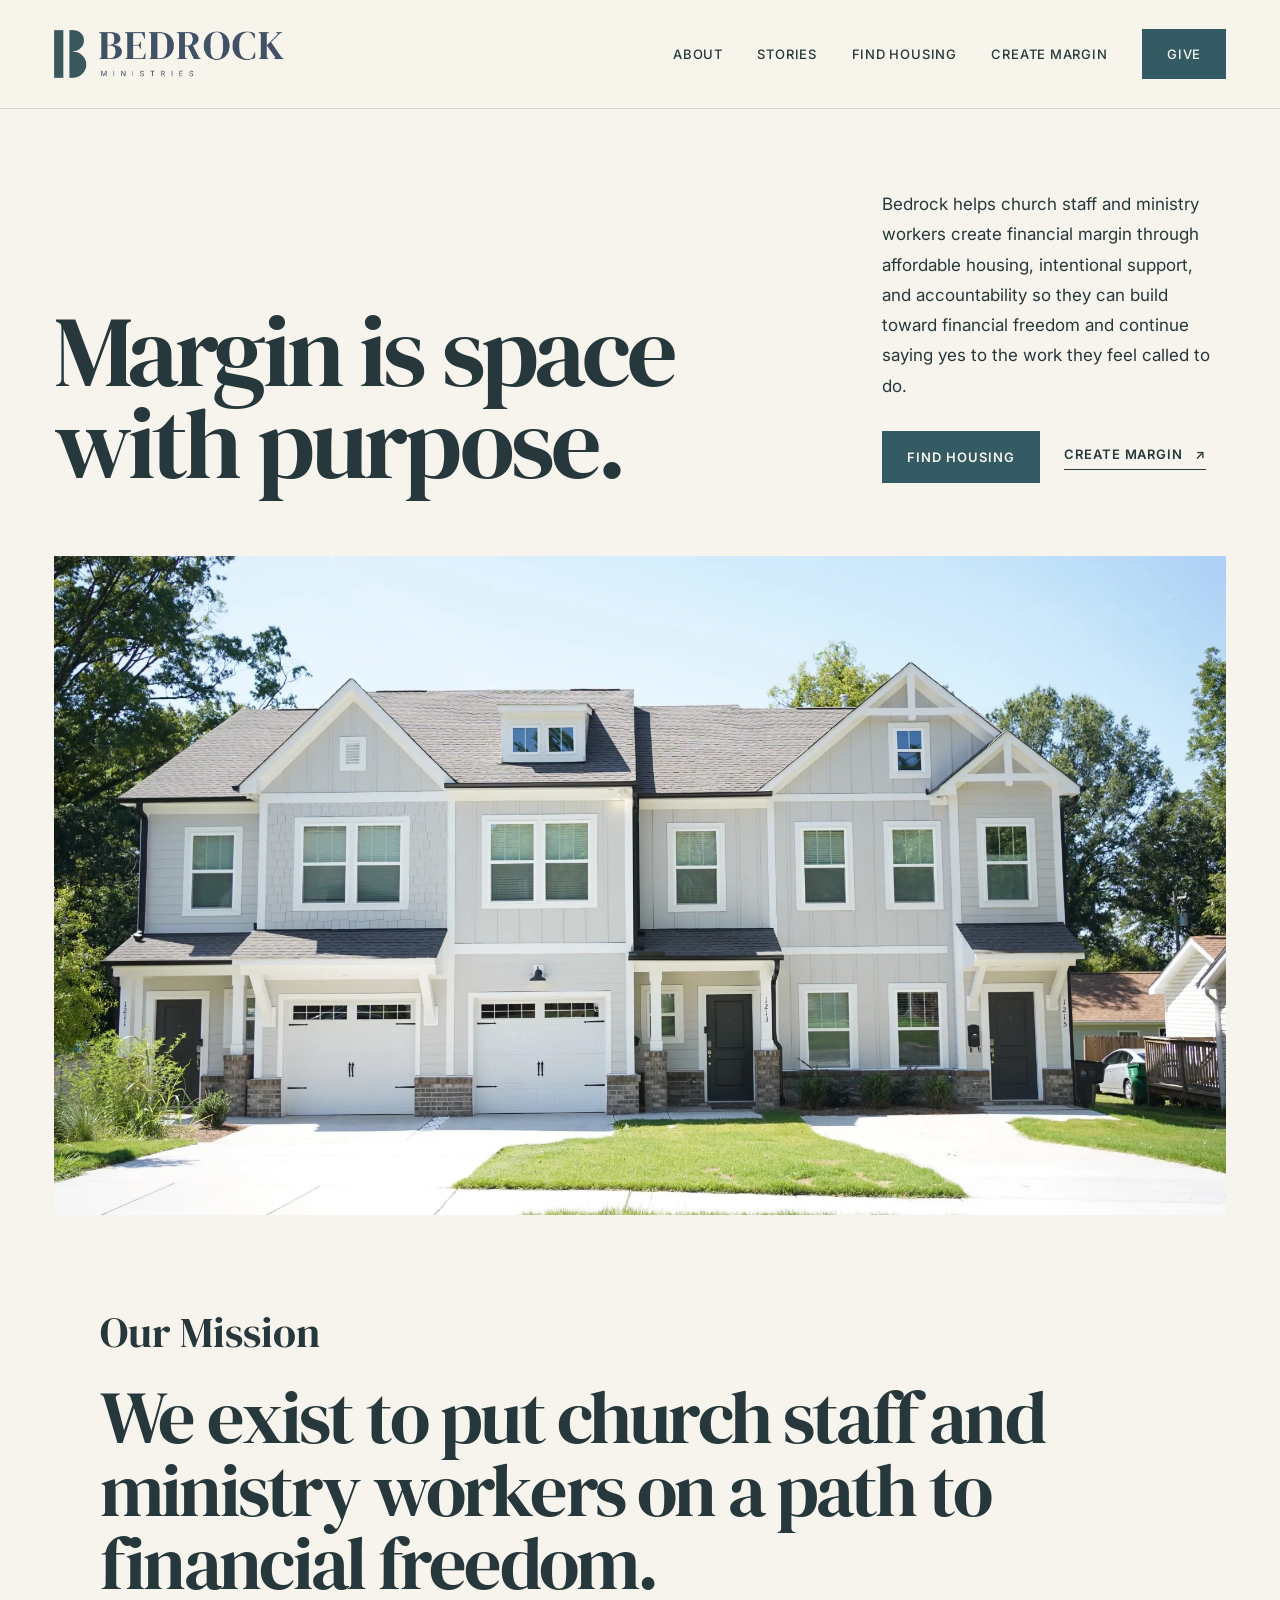
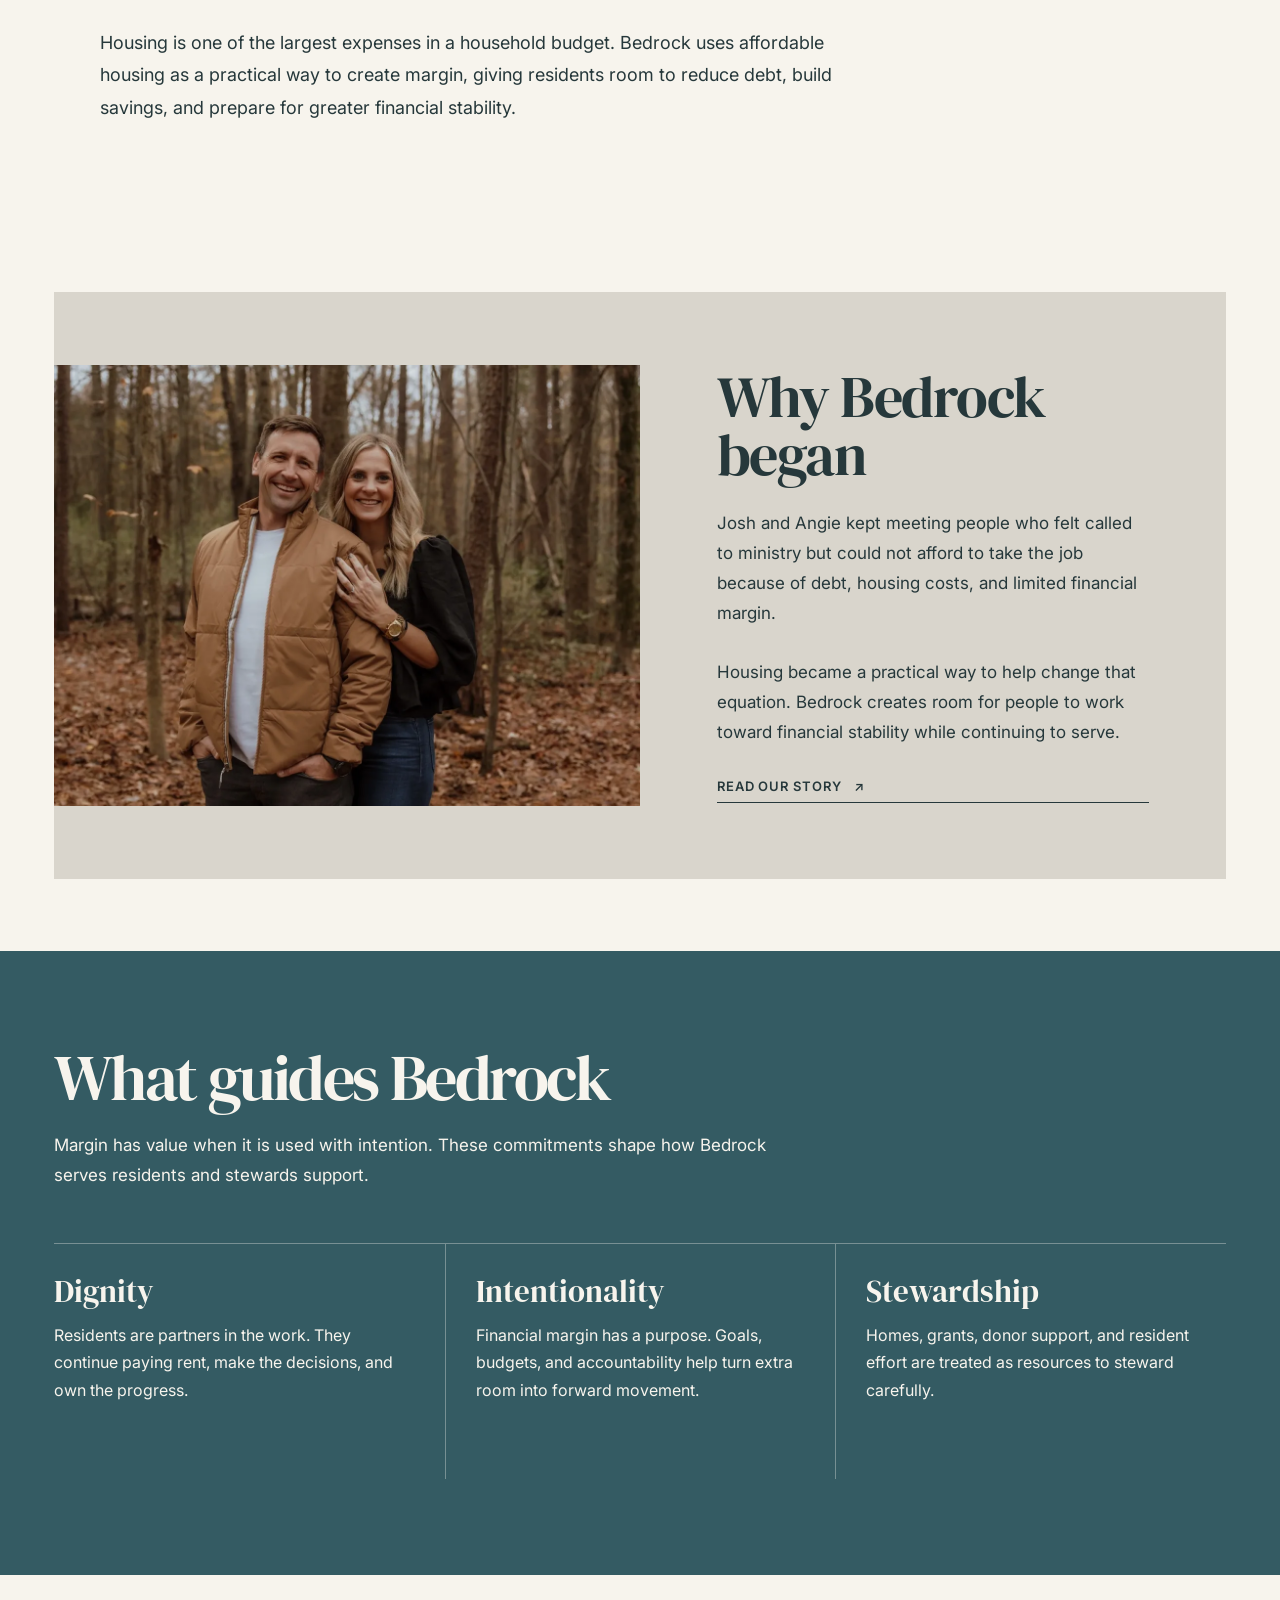
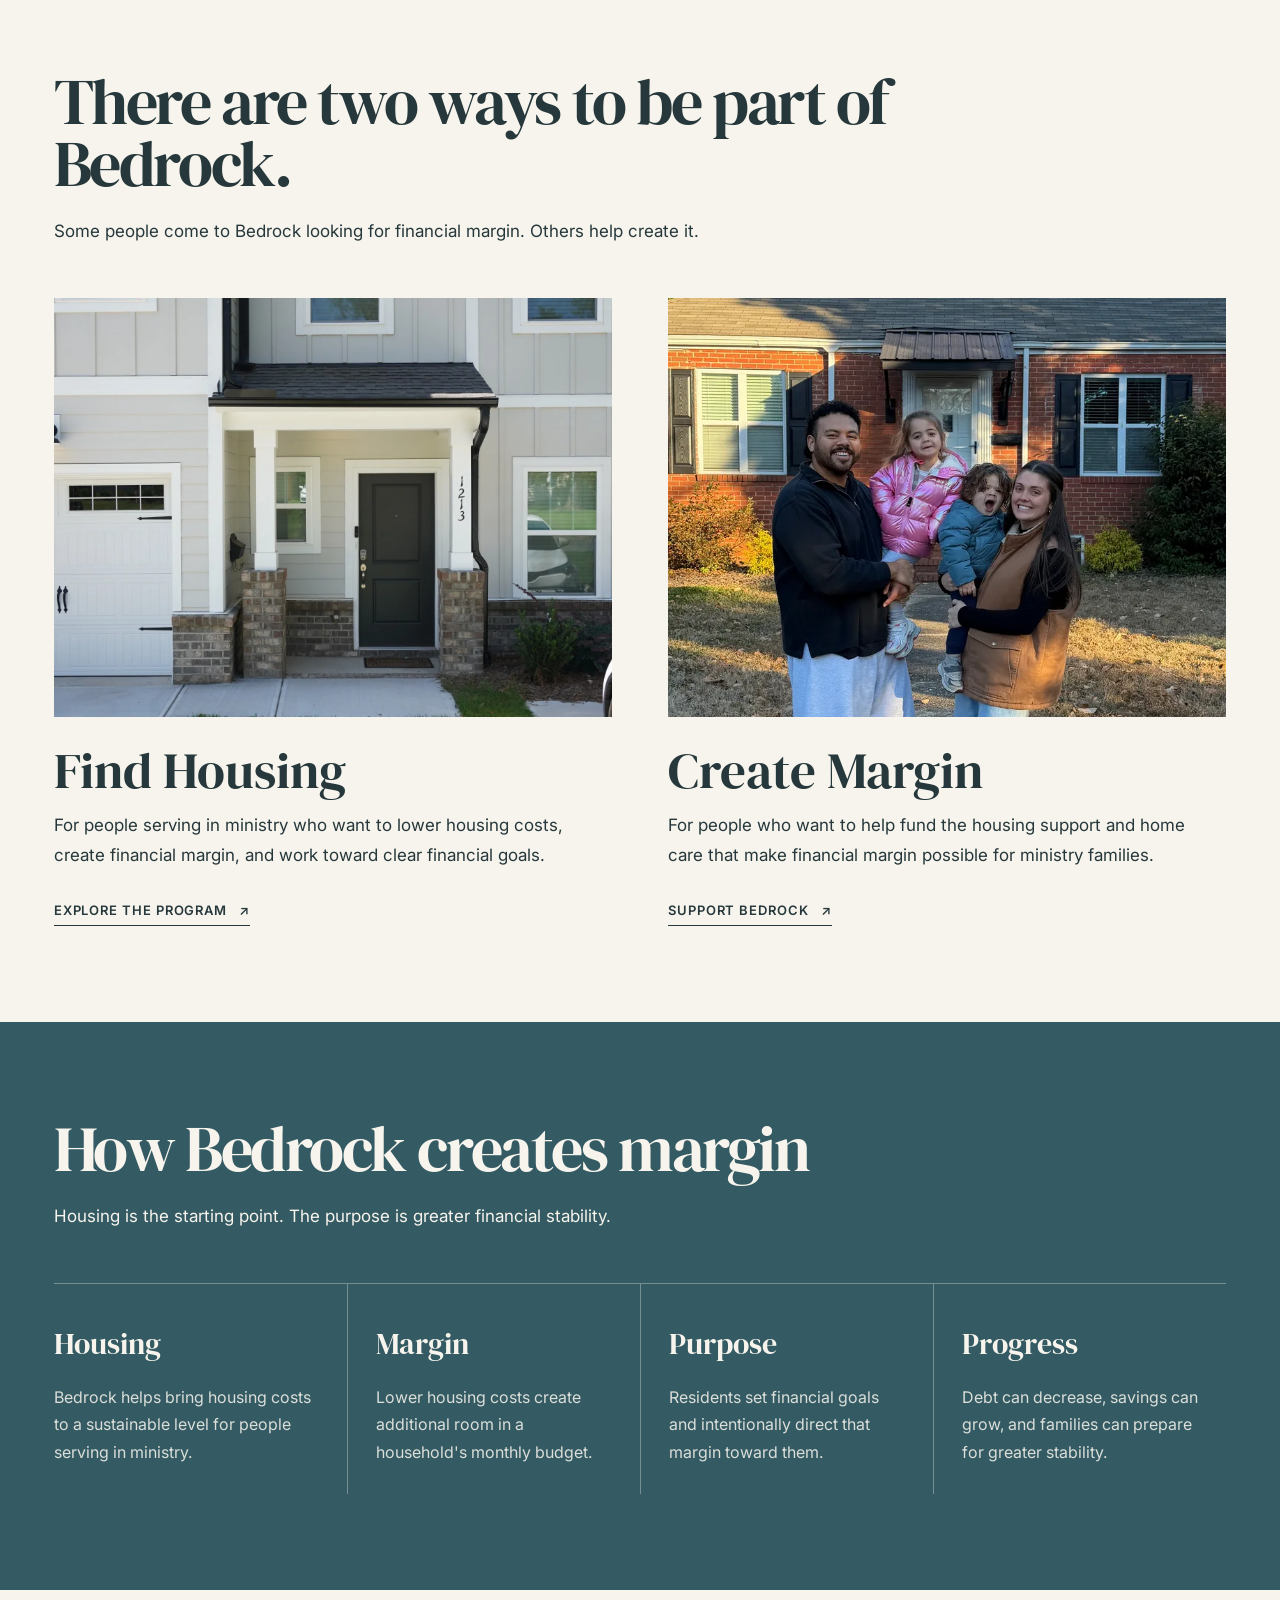
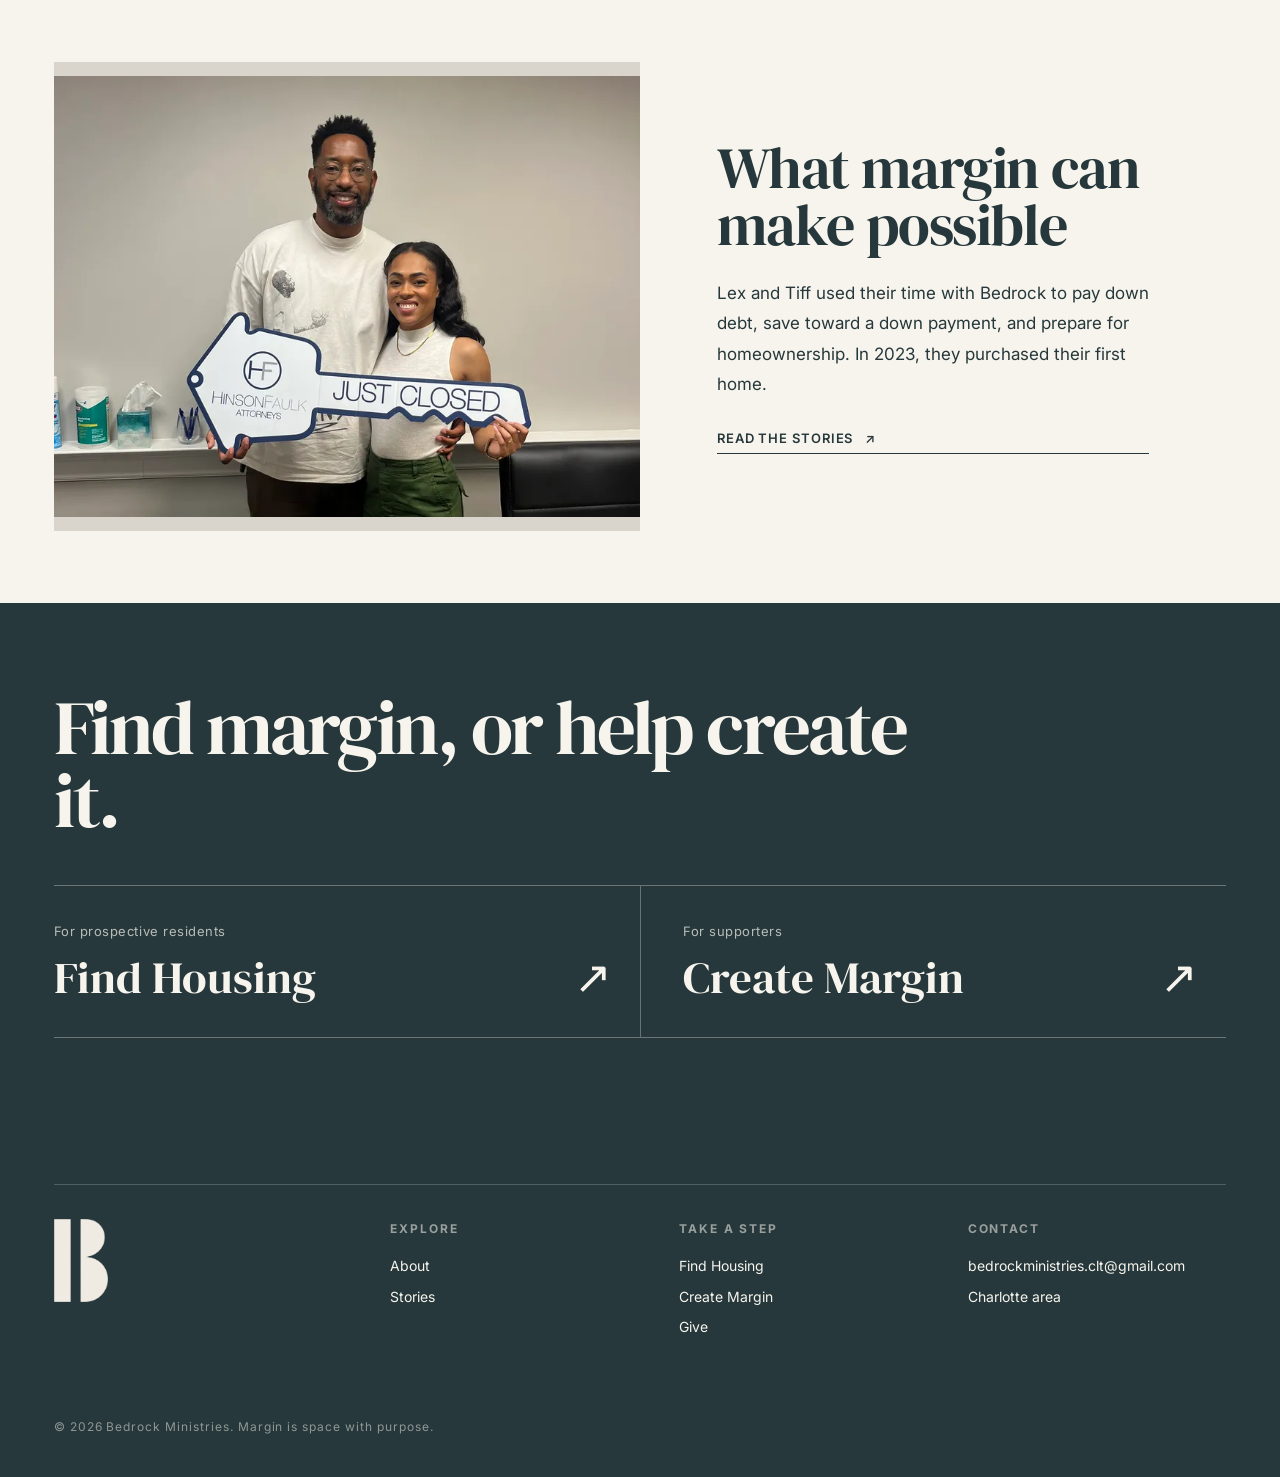
==== commit 64fe64e4: "DRAFT 3" ====
--- a/index.html
+++ b/index.html
@@ -34,119 +34,127 @@
 <a class="button" href="https://donate.overflow.co/bedrockministries" rel="noopener" target="_blank">Give</a>
 </nav>
 </header>
-<main id="main-content">
-<section class="home-hero">
+<main id="main-content"><section class="home-hero">
 <div class="wrap home-hero-grid">
-<h1 class="display" data-reveal="">Margin is space<br/>with purpose.</h1>
+<div data-reveal="">
+<h1 class="display">Margin is space<br/>with purpose.</h1>
+</div>
 <div class="home-hero-side" data-reveal="">
-<p>Bedrock creates financial margin for people serving in ministry through affordable housing and intentional support.</p>
-<a class="text-link" href="#model">See how it works <span>↗</span></a>
+<p>Bedrock helps church staff and ministry workers create financial margin through affordable housing, intentional support, and accountability so they can build toward financial freedom and continue saying yes to the work they feel called to do.</p>
+<div class="hero-actions">
+<a class="button" href="find-housing.html">Find Housing</a>
+<a class="text-link" href="create-margin.html">Create Margin <span>↗</span></a>
+</div>
 </div>
 </div>
 <div class="wrap hero-image home-hero-image" data-reveal="">
 <img alt="A Bedrock Ministries property" decoding="async" fetchpriority="high" height="1152" loading="eager" src="images/properties/triplex-full-front.webp" width="2048"/>
 </div>
-</section>
-<section class="section">
+</section><section class="section home-mission">
+<div class="wrap statement-block" data-reveal="">
+<h2 class="section-title">Our Mission</h2>
+<p class="statement display">We exist to put church staff and ministry workers on a path to financial freedom.</p>
+<p class="statement-support">Housing is one of the largest expenses in a household budget. Bedrock uses affordable housing as a practical way to create margin, giving residents room to reduce debt, build savings, and prepare for greater financial stability.</p>
+</div>
+</section><section class="section-tight">
+<div class="wrap photo-copy origin-block" data-reveal="">
+<div class="photo">
+<img alt="Josh and Angie Blackson, founders of Bedrock Ministries" decoding="async" height="902" loading="lazy" src="images/founders/josh-angie.webp" width="1200"/>
+</div>
+<div class="copy stone-section">
+<h2>Why Bedrock began</h2>
+<p>Josh and Angie kept meeting people who felt called to ministry but could not afford to take the job because of debt, housing costs, and limited financial margin.</p>
+<p>Housing became a practical way to help change that equation. Bedrock creates room for people to work toward financial stability while continuing to serve.</p>
+<a class="text-link" href="about.html">Read our story <span>↗</span></a>
+</div>
+</div>
+</section><section class="section blue-section">
 <div class="wrap">
-<div class="split mb-70">
-<p class="section-label" data-reveal="">Find your place</p>
-<h2 class="display" data-reveal="">There are two ways to create margin.</h2>
+<div class="section-header" data-reveal="">
+<h2 class="display">What guides Bedrock</h2>
+<p>Margin has value when it is used with intention. These commitments shape how Bedrock serves residents and stewards support.</p>
+</div>
+<div class="values-grid" data-reveal="">
+<article class="value-card">
+<h3>Dignity</h3>
+<p>Residents are partners in the work. They continue paying rent, make the decisions, and own the progress.</p>
+</article>
+<article class="value-card">
+<h3>Intentionality</h3>
+<p>Financial margin has a purpose. Goals, budgets, and accountability help turn extra room into forward movement.</p>
+</article>
+<article class="value-card">
+<h3>Stewardship</h3>
+<p>Homes, grants, donor support, and resident effort are treated as resources to steward carefully.</p>
+</article>
+</div>
+</div>
+</section><section class="section">
+<div class="wrap">
+<div class="section-header" data-reveal="">
+<h2 class="display">There are two ways to be part of Bedrock.</h2>
+<p>Some people come to Bedrock looking for financial margin. Others help create it.</p>
 </div>
 <div class="path-grid">
 <article class="path-card" data-reveal="">
-
-<img alt="Front door of a Bedrock home" decoding="async" height="1152" loading="lazy" src="images/properties/triplex-door-full.webp" width="2048"/>
-<h2>Make room in your finances.</h2>
-<p>Bedrock helps people serving in ministry lower housing costs, create financial margin, and intentionally work toward goals like reducing debt and building savings.</p>
+<img alt="Front door of a Bedrock home" class="path-image path-image-home" decoding="async" height="1152" loading="lazy" src="images/properties/triplex-door-full.webp" width="2048"/>
+<h3>Find Housing</h3>
+<p>For people serving in ministry who want to lower housing costs, create financial margin, and work toward clear financial goals.</p>
 <a class="text-link" href="find-housing.html">Explore the program <span>↗</span></a>
 </article>
 <article class="path-card" data-reveal="">
-
-<img alt="A family served by Bedrock Ministries" decoding="async" height="601" loading="lazy" src="images/families/rodriguez.webp" width="800"/>
-<h2>Make room for someone else.</h2>
-<p>Your support helps fund the housing gap and care for the homes that give ministry workers room to make meaningful financial progress.</p>
+<img alt="A family served by Bedrock Ministries" class="path-image" decoding="async" height="601" loading="lazy" src="images/families/rodriguez.webp" width="800"/>
+<h3>Create Margin</h3>
+<p>For people who want to help fund the housing support and home care that make financial margin possible for ministry families.</p>
 <a class="text-link" href="create-margin.html">Support Bedrock <span>↗</span></a>
 </article>
 </div>
 </div>
-</section>
-<section class="section blue-section" id="model">
+</section><section class="section blue-section" id="model">
 <div class="wrap">
-<div class="model-heading">
-<p class="section-label" data-reveal="">The Bedrock model</p>
-<h2 class="display" data-reveal="">Housing creates room for what comes next.</h2>
+<div class="section-header" data-reveal="">
+<h2 class="display">How Bedrock creates margin</h2>
+<p>Housing is the starting point. The purpose is greater financial stability.</p>
 </div>
-<div class="rule-grid four" data-reveal="">
+<div class="rule-grid four no-number-grid" data-reveal="">
 <div class="rule-card">
-<span class="num">01</span><h3>Housing</h3>
+<h3>Housing</h3>
 <p>Bedrock helps bring housing costs to a sustainable level for people serving in ministry.</p>
 </div>
 <div class="rule-card">
-<span class="num">02</span><h3>Margin</h3>
+<h3>Margin</h3>
 <p>Lower housing costs create additional room in a household's monthly budget.</p>
 </div>
 <div class="rule-card">
-<span class="num">03</span><h3>Purpose</h3>
+<h3>Purpose</h3>
 <p>Residents set financial goals and intentionally direct that margin toward them.</p>
 </div>
 <div class="rule-card">
-<span class="num">04</span><h3>Progress</h3>
+<h3>Progress</h3>
 <p>Debt can decrease, savings can grow, and families can prepare for greater stability.</p>
 </div>
 </div>
 </div>
-</section>
-<section class="section">
-<div class="wrap">
-<div class="split">
-<p class="section-label" data-reveal="">What margin makes possible</p>
-<div class="split-copy" data-reveal="">
-<h2 class="display">A little room can change what comes next.</h2>
-<p>Bedrock families have used the margin created through affordable housing to pay down debt, build savings, finish degrees, and prepare for homeownership.</p>
-<a class="text-link" href="stories.html">See their stories <span>↗</span></a>
+</section><section class="section-tight">
+<div class="wrap photo-copy story-feature" data-reveal="">
+<div class="photo">
+<img alt="Lex and Tiff Bibbs" decoding="async" height="601" loading="lazy" src="images/families/lex-tiff.webp" width="800"/>
+</div>
+<div class="copy">
+<h2>What margin can make possible</h2>
+<p>Lex and Tiff used their time with Bedrock to pay down debt, save toward a down payment, and prepare for homeownership. In 2023, they purchased their first home.</p>
+<a class="text-link" href="stories.html">Read the stories <span>↗</span></a>
 </div>
 </div>
-</div>
-</section>
-<section class="section-tight">
-<div class="wrap photo-copy stone-section" data-reveal="">
-<div class="photo"><img alt="Lex and Tiff" decoding="async" height="601" loading="lazy" src="images/families/lex-tiff.webp" width="800"/></div>
-<div class="copy">
-<p class="section-label">A Bedrock story</p>
-<h2>From financial goals to a home of their own.</h2>
-<p>During their time with Bedrock, Lex and Tiff paid down debt, saved toward a down payment, and prepared for homeownership. In 2023, they purchased their first home.</p>
-<a class="text-link" href="stories.html">Read their story <span>↗</span></a>
+</section><section class="cta-panel">
+<div class="wrap">
+<h2 class="display" data-reveal="">Find margin, or help create it.</h2>
+<div class="cta-row" data-reveal="">
+<a href="find-housing.html"><small>For prospective residents</small><strong>Find Housing <span>↗</span></strong></a>
+<a href="create-margin.html"><small>For supporters</small><strong>Create Margin <span>↗</span></strong></a>
 </div>
 </div>
-</section>
-<section class="section">
-<div class="wrap">
-<div class="split mb-70">
-<p class="section-label" data-reveal="">Why Bedrock exists</p>
-<h2 class="display" data-reveal="">Making room for people to keep saying yes to ministry.</h2>
-</div>
-<div class="photo-copy reverse" data-reveal="">
-<div class="copy">
-<p>Bedrock grew from a pattern Josh and Angie kept seeing: people felt called to ministry, but debt and housing costs made it difficult to afford the work they wanted to do.</p>
-<p>Housing became a practical way to help. By reducing one of a household's largest monthly expenses, Bedrock creates room for people to work toward greater financial stability while continuing to serve.</p>
-<a class="text-link" href="about.html">Our story <span>↗</span></a>
-</div>
-<div class="photo"><img alt="Josh and Angie Blackson, founders of Bedrock Ministries" decoding="async" height="902" loading="lazy" src="images/founders/josh-angie.webp" width="1200"/></div>
-</div>
-</div>
-</section>
-<section class="cta-panel">
-<div class="wrap">
-<p class="section-label" data-reveal="">Your next step</p>
-<h2 class="display" data-reveal="">Make room for what matters.</h2>
-<div class="cta-row" data-reveal="">
-<a href="find-housing.html"><small>I need margin</small><strong>Find Housing <span>↗</span></strong></a>
-<a href="create-margin.html"><small>I want to create margin</small><strong>Support Bedrock <span>↗</span></strong></a>
-</div>
-</div>
-</section>
-</main>
+</section></main>
 <footer class="site-footer">
 <div class="wrap">
 <div class="footer-top">
--- a/css/styles.css
+++ b/css/styles.css
@@ -1002,3 +1002,617 @@
     line-height: 1.75;
   }
 }
+
+
+/* =========================================================
+   V5 DESIGN SYSTEM
+   Cleaner hierarchy, tighter spacing, simpler headings.
+========================================================= */
+
+:root {
+  --max: 1280px;
+  --gutter: clamp(24px, 4.2vw, 64px);
+  --section: 96px;
+}
+
+body {
+  font-size: 17px;
+  line-height: 1.72;
+}
+
+.wrap {
+  width: min(var(--max), calc(100% - (var(--gutter) * 2)));
+}
+
+.site-header .header-inner {
+  min-height: 108px;
+}
+
+.logo-mark {
+  width: clamp(220px, 18vw, 270px);
+}
+
+.desktop-nav a {
+  font-size: 13px;
+}
+
+.section {
+  padding: 96px 0;
+}
+
+.section-tight {
+  padding: 72px 0;
+}
+
+.page-hero {
+  padding: 86px 0 78px;
+}
+
+.page-hero-grid {
+  grid-template-columns: minmax(0, 1.35fr) minmax(300px, .65fr);
+  gap: clamp(56px, 7vw, 110px);
+}
+
+.page-hero h1 {
+  max-width: 860px;
+  font-size: clamp(72px, 7.2vw, 104px);
+  line-height: .94;
+}
+
+.page-hero .side-copy {
+  max-width: 430px;
+}
+
+.home-hero {
+  padding-top: 80px;
+}
+
+.home-hero-grid {
+  grid-template-columns: minmax(0, 1.5fr) minmax(320px, .7fr);
+  gap: clamp(58px, 7vw, 112px);
+  padding-bottom: 66px;
+}
+
+.home-hero h1 {
+  font-size: clamp(78px, 7.8vw, 112px);
+  line-height: .92;
+}
+
+.home-hero-side {
+  max-width: 440px;
+}
+
+.hero-actions {
+  display: flex;
+  align-items: center;
+  gap: 24px;
+  flex-wrap: wrap;
+}
+
+.home-hero-image,
+.hero-image {
+  width: min(var(--max), calc(100% - (var(--gutter) * 2)));
+}
+
+.section-header {
+  max-width: 900px;
+  margin-bottom: 52px;
+}
+
+.section-header h2,
+.content-block > h2 {
+  margin: 0 0 20px;
+  font-size: clamp(50px, 5vw, 68px);
+  line-height: .98;
+}
+
+.section-header p,
+.content-copy p {
+  max-width: 720px;
+  margin: 0;
+  font-size: 17px;
+  line-height: 1.78;
+}
+
+.content-block {
+  display: grid;
+  grid-template-columns: minmax(0, .9fr) minmax(0, 1.1fr);
+  gap: clamp(56px, 7vw, 110px);
+  align-items: start;
+}
+
+.content-copy {
+  max-width: 680px;
+  padding-top: 6px;
+}
+
+.content-copy p + p {
+  margin-top: 18px;
+}
+
+.statement-block {
+  max-width: 1080px;
+}
+
+.section-title {
+  margin: 0 0 28px;
+  font-family: var(--serif);
+  font-size: 42px;
+  font-weight: 400;
+  line-height: 1;
+}
+
+.statement {
+  margin: 0 0 28px;
+  max-width: 1050px;
+  font-size: clamp(56px, 5.8vw, 78px);
+  line-height: .98;
+}
+
+.statement-support {
+  max-width: 760px;
+  margin: 0;
+  font-size: 18px;
+  line-height: 1.78;
+}
+
+.photo-copy {
+  grid-template-columns: 1fr 1fr;
+  gap: 0;
+  align-items: stretch;
+}
+
+.photo-copy .photo {
+  display: flex;
+  align-items: center;
+  background: var(--stone);
+}
+
+.photo-copy .photo img {
+  width: 100%;
+  height: auto;
+  display: block;
+}
+
+.photo-copy .copy {
+  padding: clamp(52px, 6vw, 82px);
+}
+
+.photo-copy .copy h2 {
+  margin: 0 0 24px;
+  font-size: clamp(44px, 4.5vw, 62px);
+  line-height: 1;
+}
+
+.origin-block .copy p,
+.story-feature .copy p {
+  font-size: 17px;
+}
+
+.values-grid,
+.support-grid {
+  display: grid;
+  grid-template-columns: repeat(3, 1fr);
+  border-top: 1px solid rgba(247,244,237,.35);
+}
+
+.support-grid {
+  border-top-color: var(--stone);
+}
+
+.value-card,
+.support-card {
+  min-height: 235px;
+  padding: 30px 30px 18px 0;
+}
+
+.value-card + .value-card {
+  padding-left: 30px;
+  border-left: 1px solid rgba(247,244,237,.35);
+}
+
+.support-card + .support-card {
+  padding-left: 30px;
+  border-left: 1px solid var(--stone);
+}
+
+.value-card h3,
+.support-card h3 {
+  margin: 0 0 14px;
+  font-family: var(--serif);
+  font-size: 31px;
+  font-weight: 400;
+  line-height: 1.1;
+}
+
+.value-card p,
+.support-card p {
+  margin: 0;
+  font-size: 16px;
+  line-height: 1.72;
+}
+
+.path-grid {
+  gap: 56px;
+}
+
+.path-card img.path-image {
+  width: 100%;
+  aspect-ratio: 4 / 3;
+  object-fit: cover;
+  margin-bottom: 28px;
+}
+
+.path-image-home {
+  object-position: center 54%;
+}
+
+.path-card h3 {
+  margin: 0 0 14px;
+  font-family: var(--serif);
+  font-size: clamp(40px, 4vw, 54px);
+  font-weight: 400;
+  line-height: 1;
+}
+
+.path-card p {
+  margin-bottom: 24px;
+}
+
+.rule-grid.no-number-grid .rule-card {
+  min-height: 210px;
+  padding-top: 34px;
+}
+
+.rule-grid.no-number-grid .rule-card h3 {
+  margin-top: 0;
+}
+
+.rule-grid.no-number-grid .num {
+  display: none;
+}
+
+.process {
+  margin-top: 4px;
+}
+
+.process-item {
+  min-height: 230px;
+}
+
+.process-item::before {
+  margin-bottom: 26px;
+}
+
+.story-grid {
+  gap: 56px;
+}
+
+.story-card h2 {
+  margin: 0 0 12px;
+  font-size: clamp(36px, 3.4vw, 48px);
+}
+
+.story-card img {
+  margin-bottom: 24px;
+}
+
+.faq-wrap {
+  max-width: 1050px;
+}
+
+.faq summary {
+  font-size: 24px;
+}
+
+.board-section .section-header {
+  margin-bottom: 44px;
+}
+
+.board-grid {
+  gap: 26px;
+}
+
+.board-card h3 {
+  font-size: 22px;
+}
+
+.cta-panel {
+  padding: 88px 0;
+}
+
+.cta-panel h2 {
+  margin: 0 0 48px;
+  font-size: clamp(54px, 6vw, 82px);
+}
+
+.cta-simple {
+  max-width: 820px;
+}
+
+.cta-simple p {
+  max-width: 650px;
+  margin: -18px 0 30px;
+  font-size: 18px;
+  line-height: 1.75;
+}
+
+.testimonial-stack {
+  gap: 110px;
+}
+
+.testimonial-row {
+  grid-template-columns: minmax(0, .9fr) minmax(0, 1.1fr);
+  gap: clamp(48px, 6vw, 90px);
+}
+
+.testimonial-copy h2 {
+  margin: 0 0 24px;
+  font-size: clamp(42px, 4.4vw, 58px);
+  line-height: 1;
+}
+
+.testimonial-copy p {
+  font-size: 18px;
+  line-height: 1.82;
+}
+
+/* remove legacy micro-label styling from active layouts */
+.section-label,
+.eyebrow {
+  display: none !important;
+}
+
+/* Footer */
+.site-footer {
+  padding-top: 58px;
+}
+
+.footer-top {
+  gap: 58px;
+}
+
+@media (max-width: 900px) {
+  :root {
+    --section: 76px;
+  }
+
+  .site-header .header-inner {
+    min-height: 96px;
+  }
+
+  .page-hero,
+  .home-hero {
+    padding-top: 64px;
+  }
+
+  .page-hero-grid,
+  .home-hero-grid,
+  .content-block {
+    grid-template-columns: 1fr;
+    gap: 32px;
+  }
+
+  .page-hero h1,
+  .home-hero h1 {
+    max-width: 780px;
+  }
+
+  .page-hero .side-copy,
+  .home-hero-side {
+    max-width: 620px;
+  }
+
+  .section {
+    padding: 76px 0;
+  }
+
+  .section-tight {
+    padding: 58px 0;
+  }
+
+  .statement-block {
+    max-width: 900px;
+  }
+
+  .values-grid,
+  .support-grid {
+    grid-template-columns: 1fr;
+  }
+
+  .value-card,
+  .value-card + .value-card,
+  .support-card,
+  .support-card + .support-card {
+    min-height: auto;
+    padding: 28px 0 32px;
+    border-left: 0;
+    border-top: 1px solid rgba(247,244,237,.35);
+  }
+
+  .support-card,
+  .support-card + .support-card {
+    border-top-color: var(--stone);
+  }
+
+  .photo-copy,
+  .photo-copy.reverse {
+    grid-template-columns: 1fr;
+  }
+
+  .photo-copy .copy {
+    padding: 46px 36px;
+  }
+
+  .testimonial-stack {
+    gap: 86px;
+  }
+
+  .testimonial-row,
+  .testimonial-row--reverse {
+    grid-template-columns: 1fr;
+    gap: 30px;
+  }
+
+  .testimonial-row--reverse .testimonial-photo,
+  .testimonial-row--reverse .testimonial-copy {
+    order: initial;
+  }
+}
+
+@media (max-width: 680px) {
+  :root {
+    --gutter: 20px;
+  }
+
+  .site-header .header-inner {
+    min-height: 88px;
+  }
+
+  .logo-mark {
+    width: min(184px, 60vw);
+  }
+
+  .section {
+    padding: 64px 0;
+  }
+
+  .section-tight {
+    padding: 48px 0;
+  }
+
+  .page-hero {
+    padding: 52px 0 52px;
+  }
+
+  .page-hero h1,
+  .home-hero h1 {
+    font-size: clamp(52px, 15vw, 66px);
+    line-height: .94;
+  }
+
+  .home-hero-grid {
+    padding-bottom: 42px;
+  }
+
+  .section-header {
+    margin-bottom: 34px;
+  }
+
+  .section-header h2,
+  .content-block > h2 {
+    font-size: clamp(40px, 11vw, 50px);
+    margin-bottom: 16px;
+  }
+
+  .section-title {
+    font-size: 34px;
+    margin-bottom: 22px;
+  }
+
+  .statement {
+    font-size: clamp(42px, 12vw, 54px);
+    margin-bottom: 22px;
+  }
+
+  .statement-support,
+  .section-header p,
+  .content-copy p,
+  .photo-copy .copy p,
+  .path-card p,
+  .story-card p,
+  .testimonial-copy p {
+    font-size: 16.5px;
+    line-height: 1.72;
+  }
+
+  .hero-actions {
+    align-items: flex-start;
+    gap: 18px;
+  }
+
+  .hero-actions .button {
+    width: auto;
+  }
+
+  .path-grid,
+  .story-grid {
+    gap: 52px;
+  }
+
+  .path-card h3 {
+    font-size: 42px;
+  }
+
+  .path-card img.path-image {
+    aspect-ratio: 4 / 3;
+  }
+
+  .photo-copy .copy {
+    padding: 36px 24px;
+  }
+
+  .photo-copy .copy h2 {
+    font-size: 42px;
+  }
+
+  .rule-grid.no-number-grid .rule-card {
+    min-height: 0;
+    padding: 26px 0 30px;
+  }
+
+  .process-item {
+    min-height: 0;
+  }
+
+  .cta-panel {
+    padding: 66px 0;
+  }
+
+  .cta-panel h2 {
+    font-size: clamp(46px, 12vw, 60px);
+    margin-bottom: 36px;
+  }
+
+  .cta-simple p {
+    margin-top: -8px;
+    font-size: 16.5px;
+  }
+
+  .testimonial-stack {
+    gap: 72px;
+  }
+
+  .testimonial-row {
+    gap: 24px;
+  }
+
+  .testimonial-copy h2 {
+    font-size: 40px;
+    margin-bottom: 18px;
+  }
+
+  .board-grid {
+    grid-template-columns: 1fr 1fr;
+    gap: 30px 18px;
+  }
+}
+
+@media (max-width: 420px) {
+  .logo-mark {
+    width: 164px;
+  }
+
+  .board-grid {
+    grid-template-columns: 1fr;
+  }
+
+  .hero-actions {
+    display: grid;
+    grid-template-columns: 1fr;
+  }
+
+  .hero-actions .button {
+    width: 100%;
+  }
+}
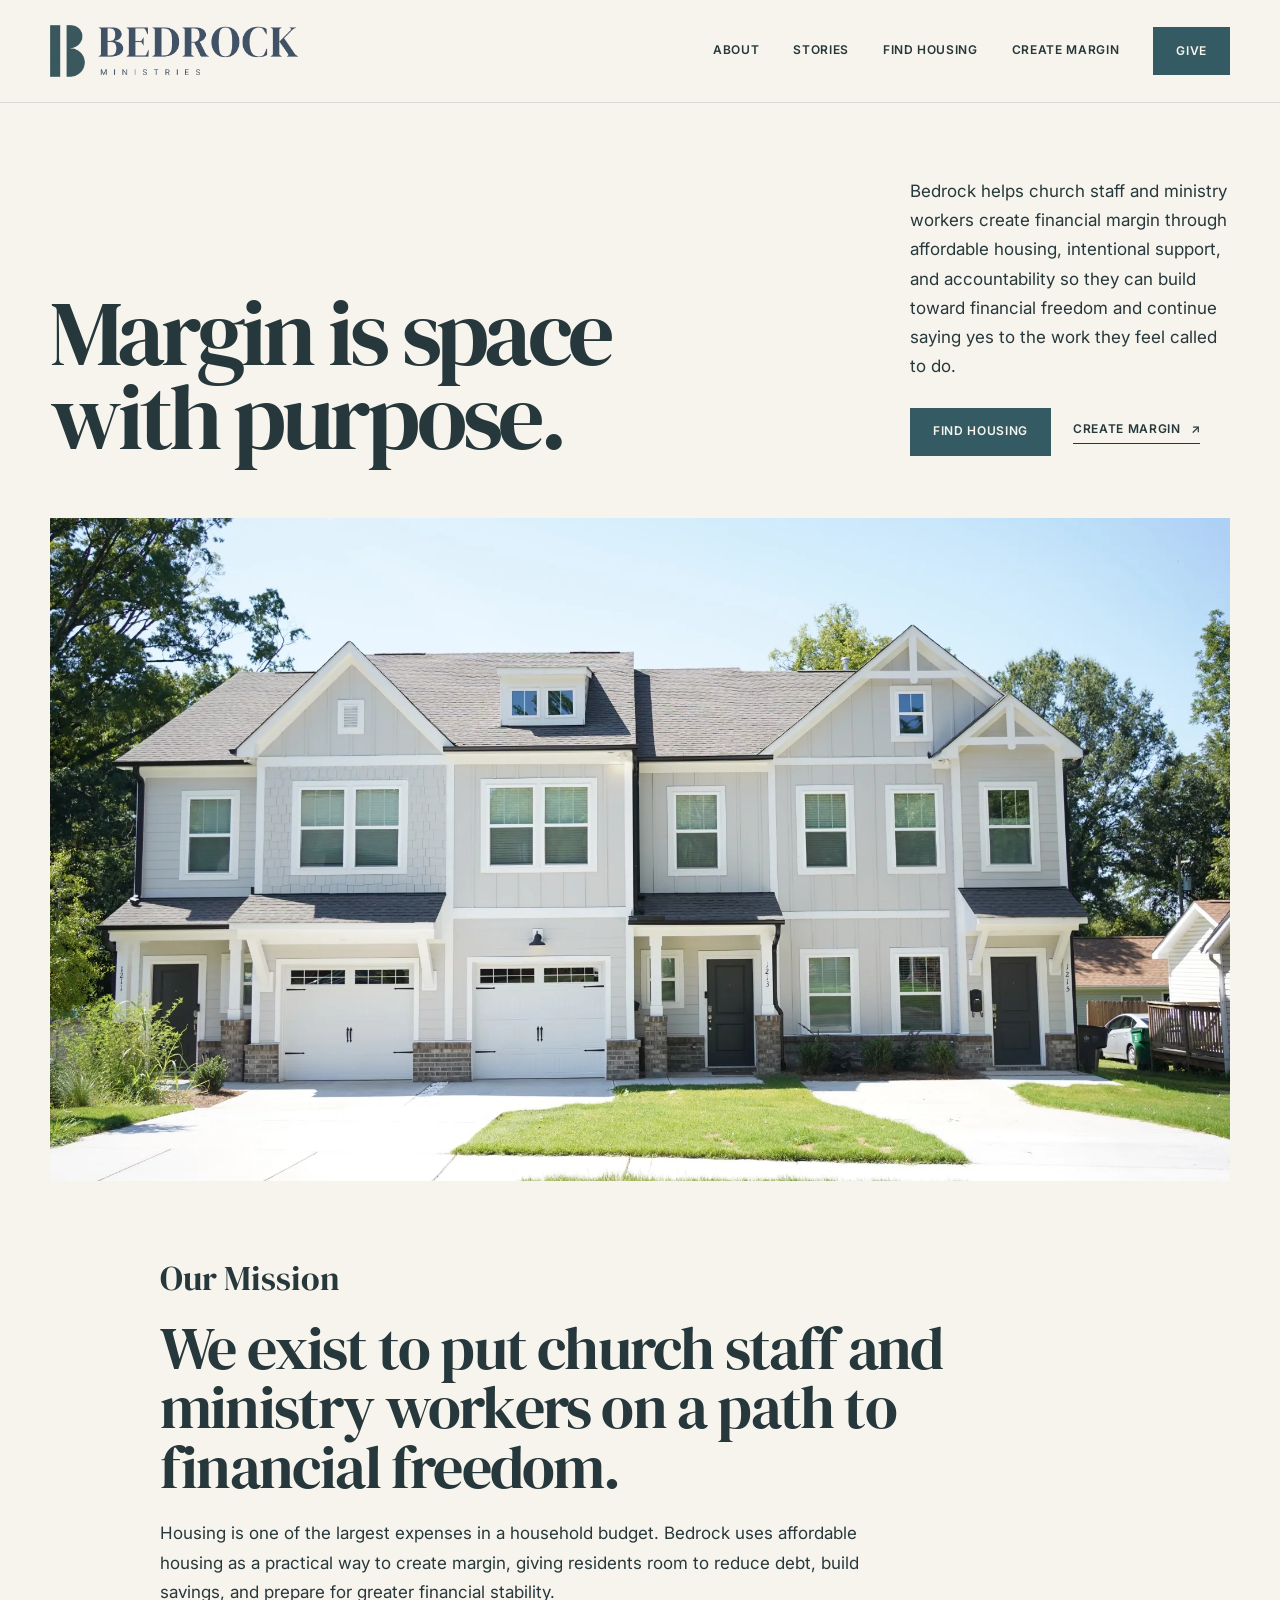
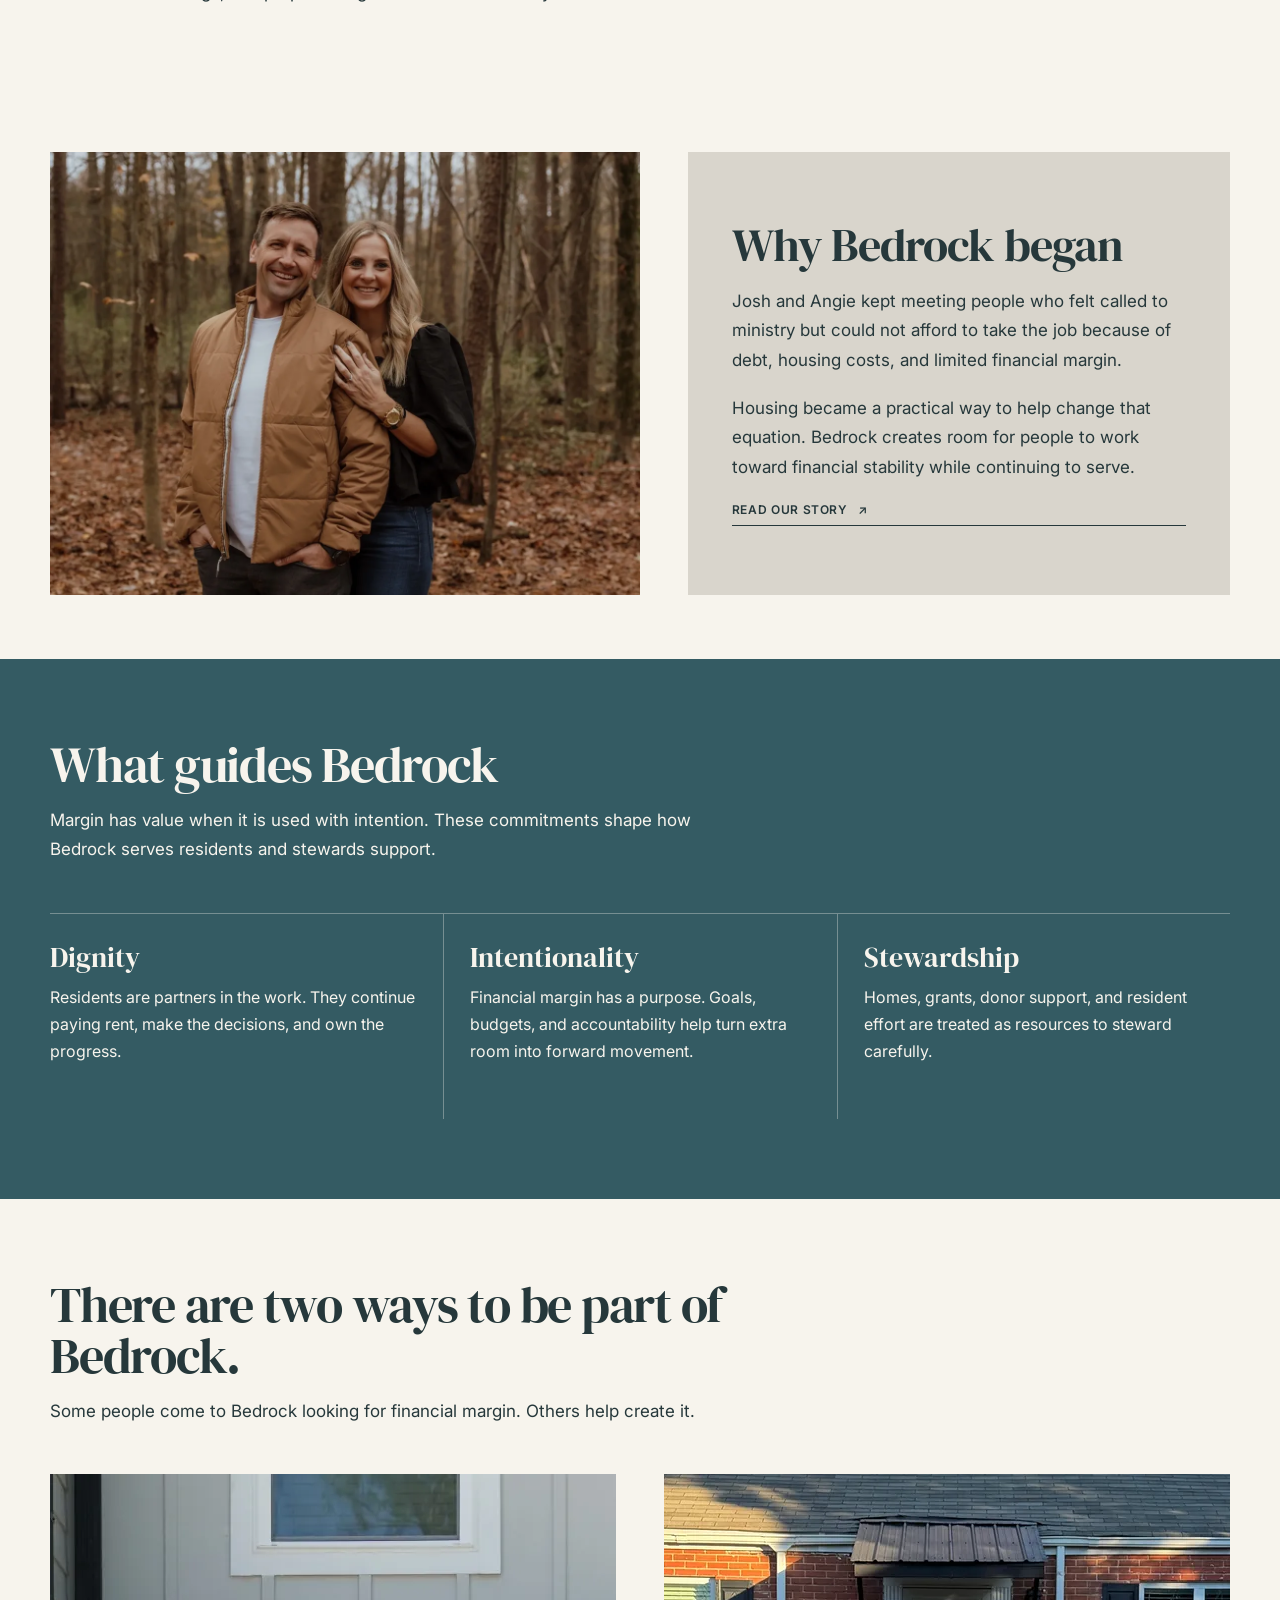
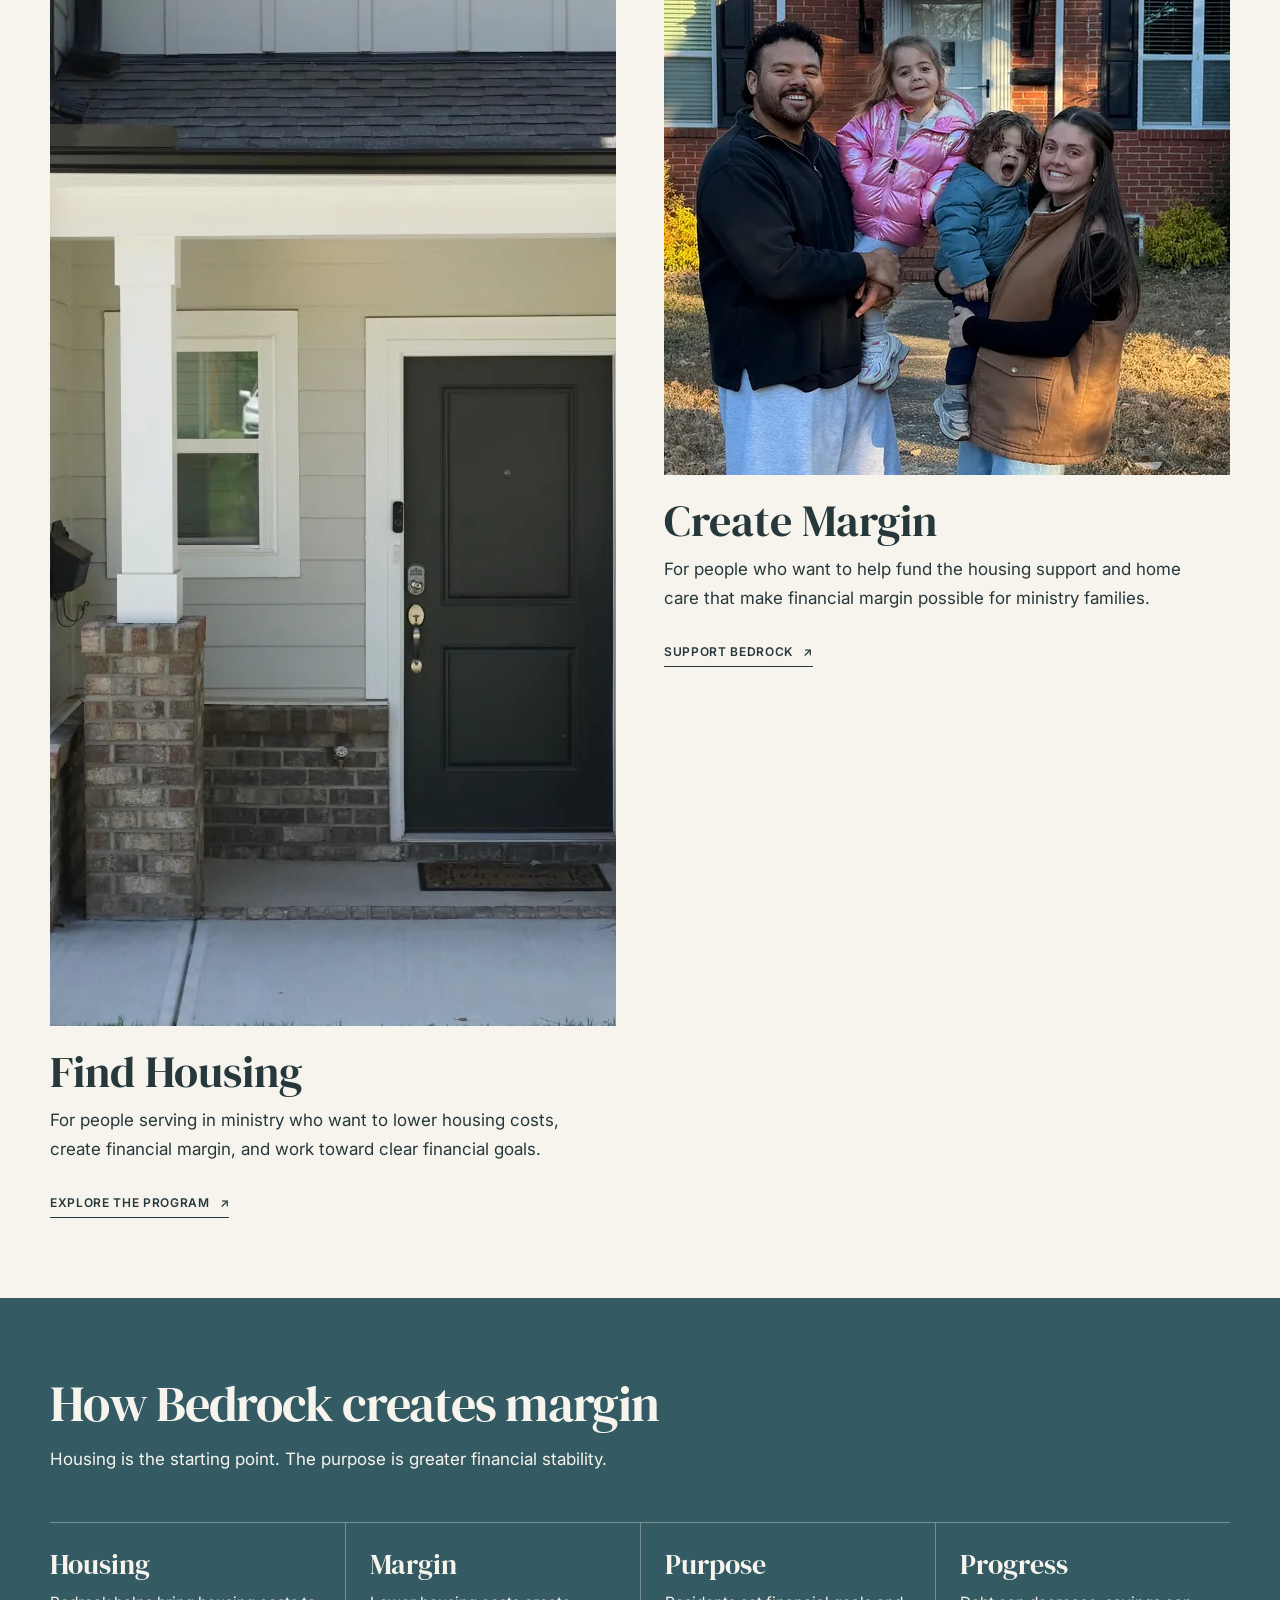
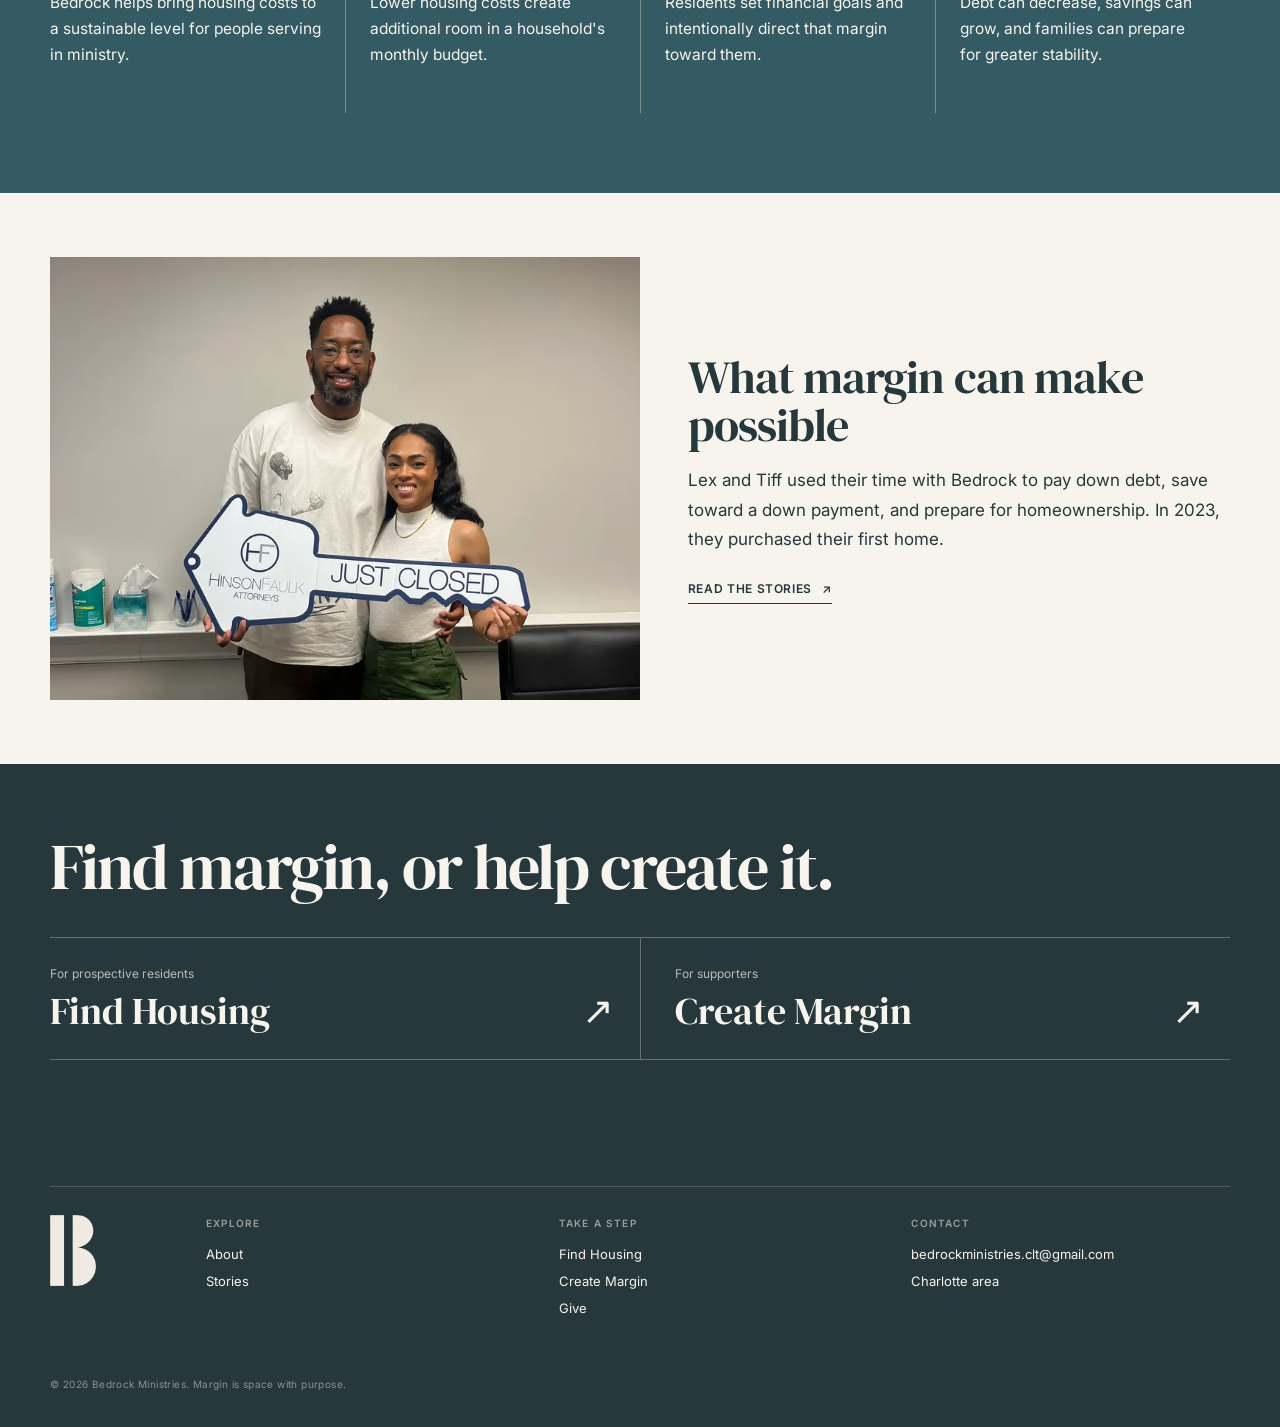
==== commit 5de4a0e8: "DRAFT 6" ====
--- a/index.html
+++ b/index.html
@@ -8,7 +8,7 @@
 <meta content="Bedrock Ministries creates financial margin for people serving in ministry through affordable housing and intentional support." name="description"/>
 <link href="css/styles.css" rel="stylesheet"/>
 </head>
-<body>
+<body class="page-home">
 <div class="site-shell"><a class="skip-link" href="#main-content">Skip to content</a>
 <header class="site-header">
 <div class="wrap header-inner">
--- a/css/styles.css
+++ b/css/styles.css
@@ -1,5 +1,5 @@
 
-@import url('https://fonts.googleapis.com/css2?family=DM+Serif+Display:ital@0;1&family=Inter:wght@300;400;500;600&display=swap');
+@import url('https://fonts.googleapis.com/css2?family=DM+Serif+Display:ital@0;1&family=Inter:wght@400;500;600&display=swap');
 
 :root {
   --blue: #345B63;
@@ -8,31 +8,89 @@
   --sage: #8E9D83;
   --clay: #99725F;
   --stone: #D9D5CC;
-  --white: #FFFFFF;
   --serif: 'DM Serif Display', Georgia, serif;
   --sans: 'Inter', Arial, sans-serif;
-  --max: 1400px;
-  --gutter: clamp(22px, 5vw, 78px);
-  --section: clamp(86px, 10vw, 160px);
-}
-
-* { box-sizing: border-box; }
-html { scroll-behavior: smooth; }
-html, body { width: 100%; }
+
+  --container: 1180px;
+  --text: 680px;
+
+  --s1: 8px;
+  --s2: 16px;
+  --s3: 24px;
+  --s4: 32px;
+  --s5: 48px;
+  --s6: 64px;
+  --s7: 80px;
+  --s8: 104px;
+}
+
+* {
+  box-sizing: border-box;
+}
+
+html {
+  scroll-behavior: smooth;
+}
+
 body {
   margin: 0;
   background: var(--cream);
   color: var(--slate);
   font-family: var(--sans);
-  line-height: 1.65;
+  font-size: 17px;
+  line-height: 1.7;
   text-rendering: optimizeLegibility;
-}
-body.menu-open { overflow: hidden; }
-img { max-width: 100%; }
-a { color: inherit; text-decoration: none; }
-button, input, textarea, select { font: inherit; }
-
-
+  -webkit-font-smoothing: antialiased;
+}
+
+body.menu-open {
+  overflow: hidden;
+}
+
+img {
+  display: block;
+  max-width: 100%;
+}
+
+a {
+  color: inherit;
+  text-decoration: none;
+}
+
+button {
+  font: inherit;
+}
+
+.site-shell {
+  min-height: 100vh;
+  overflow: hidden;
+}
+
+.wrap {
+  width: min(var(--container), calc(100% - 96px));
+  margin-inline: auto;
+}
+
+.display,
+h1,
+h2,
+h3 {
+  font-family: var(--serif);
+  font-weight: 400;
+}
+
+h1,
+h2,
+h3,
+p {
+  margin-top: 0;
+}
+
+p:last-child {
+  margin-bottom: 0;
+}
+
+/* Accessibility */
 .skip-link {
   position: fixed;
   top: 12px;
@@ -41,1159 +99,373 @@
   padding: 10px 14px;
   background: var(--slate);
   color: var(--cream);
-  font-size: 12px;
   transform: translateY(-160%);
-  transition: transform .18s ease;
-}
-.skip-link:focus { transform: translateY(0); }
-
-:where(a, button, summary):focus-visible {
+}
+
+.skip-link:focus {
+  transform: translateY(0);
+}
+
+a:focus-visible,
+button:focus-visible,
+summary:focus-visible {
   outline: 2px solid var(--clay);
   outline-offset: 4px;
 }
 
-.desktop-nav a[aria-current="page"]:not(.button) {
-  border-bottom: 1px solid currentColor;
-  padding-bottom: 5px;
-}
-
-.menu-toggle[aria-expanded="true"] span:first-child { transform: translateY(3.5px) rotate(45deg); }
-.menu-toggle[aria-expanded="true"] span:last-child { transform: translateY(-3.5px) rotate(-45deg); }
-
-.site-shell { min-height: 100vh; overflow-x: clip; }
-.wrap { width: min(var(--max), calc(100% - (var(--gutter) * 2))); margin: 0 auto; }
-
-.eyebrow {
+/* Header */
+.site-header {
+  position: relative;
+  z-index: 50;
+  background: var(--cream);
+  border-bottom: 1px solid rgba(38, 56, 59, .14);
+}
+
+.header-inner {
+  min-height: 102px;
+  display: flex;
+  align-items: center;
+  justify-content: space-between;
+  gap: 40px;
+}
+
+.logo-mark {
+  width: 248px;
+  flex: 0 0 auto;
+}
+
+.logo-mark img {
+  width: 100%;
+  height: auto;
+}
+
+.desktop-nav {
+  display: flex;
+  align-items: center;
+  gap: 34px;
+}
+
+.desktop-nav a {
+  font-size: 12px;
+  font-weight: 600;
+  letter-spacing: .055em;
+  text-transform: uppercase;
+}
+
+.desktop-nav a:not(.button) {
+  padding: 8px 0;
+  border-bottom: 1px solid transparent;
+}
+
+.desktop-nav a[aria-current="page"] {
+  border-bottom-color: currentColor;
+}
+
+.desktop-nav a:not(.button):hover {
+  opacity: .62;
+}
+
+.button {
   display: inline-flex;
+  min-height: 48px;
   align-items: center;
-  gap: 16px;
-  margin: 0 0 28px;
-  font-size: 11px;
+  justify-content: center;
+  padding: 0 22px;
+  border: 1px solid var(--blue);
+  background: var(--blue);
+  color: var(--cream);
+  font-size: 12px;
   font-weight: 600;
-  letter-spacing: .18em;
+  letter-spacing: .055em;
   text-transform: uppercase;
-}
-.eyebrow::after {
-  content: "";
-  width: 58px;
-  height: 1px;
-  background: currentColor;
-  opacity: .32;
-}
-.display {
-  font-family: var(--serif);
-  font-weight: 400;
-  letter-spacing: -.038em;
-  line-height: .95;
-}
+  transition: background .2s ease, transform .2s ease;
+}
+
+.button:hover {
+  background: var(--slate);
+  transform: translateY(-1px);
+}
+
+.button.light {
+  border-color: var(--cream);
+  background: var(--cream);
+  color: var(--slate);
+}
+
 .text-link {
   display: inline-flex;
   align-items: center;
-  gap: 12px;
+  gap: 10px;
   padding-bottom: 4px;
   border-bottom: 1px solid currentColor;
   font-size: 12px;
   font-weight: 600;
-  letter-spacing: .12em;
+  letter-spacing: .055em;
   text-transform: uppercase;
-  transition: gap .2s ease, opacity .2s ease;
-}
-.text-link:hover { gap: 18px; opacity: .72; }
-
-.button {
-  display: inline-flex;
-  justify-content: center;
-  align-items: center;
-  gap: 10px;
-  min-height: 48px;
-  padding: 0 22px;
-  border: 1px solid var(--blue);
+}
+
+.text-link:hover {
+  opacity: .65;
+}
+
+.menu-toggle,
+.mobile-nav {
+  display: none;
+}
+
+/* Core spacing */
+.section {
+  padding: var(--s7) 0;
+}
+
+.section-tight {
+  padding: var(--s6) 0;
+}
+
+.blue-section {
   background: var(--blue);
   color: var(--cream);
-  font-size: 11px;
-  font-weight: 600;
-  letter-spacing: .12em;
-  text-transform: uppercase;
-  transition: transform .2s ease, background .2s ease;
-}
-.button:hover { transform: translateY(-1px); background: var(--slate); }
-.button.light { border-color: var(--cream); background: var(--cream); color: var(--slate); }
-.button.outline { background: transparent; color: var(--slate); }
-
-/* Header */
-.site-header {
-  position: relative;
-  z-index: 50;
-  border-bottom: 1px solid rgba(38,56,59,.17);
-  background: rgba(247,244,237,.97);
-}
-.header-inner {
-  min-height: 92px;
+}
+
+.stone-section {
+  background: var(--stone);
+}
+
+.section-header {
+  max-width: 760px;
+  margin-bottom: var(--s5);
+}
+
+.section-header h2 {
+  margin-bottom: 16px;
+  font-size: clamp(40px, 4vw, 50px);
+  line-height: 1.02;
+  letter-spacing: -.025em;
+}
+
+.section-header p {
+  max-width: 650px;
+  margin-bottom: 0;
+  font-size: 17px;
+  line-height: 1.72;
+}
+
+/* Page hero */
+.page-hero {
+  padding: 74px 0 66px;
+}
+
+.page-hero-grid {
+  display: grid;
+  grid-template-columns: minmax(0, 1.42fr) minmax(290px, .58fr);
+  gap: 72px;
+  align-items: end;
+}
+
+.page-hero h1 {
+  max-width: 820px;
+  margin: 0;
+  font-size: clamp(68px, 6.8vw, 94px);
+  line-height: .93;
+  letter-spacing: -.04em;
+}
+
+.side-copy {
+  max-width: 400px;
+  padding-bottom: 6px;
+}
+
+.side-copy p {
+  margin-bottom: 24px;
+  font-size: 17px;
+  line-height: 1.72;
+}
+
+.hero-image {
+  width: min(var(--container), calc(100% - 96px));
+  margin-inline: auto;
+}
+
+.hero-image img {
+  width: 100%;
+  height: auto;
+}
+
+.hero-image--contained {
+  max-width: 900px;
+}
+
+/* Homepage hero */
+.home-hero {
+  padding: 74px 0 0;
+}
+
+.home-hero-grid {
+  display: grid;
+  grid-template-columns: minmax(0, 1.52fr) minmax(300px, .62fr);
+  gap: 76px;
+  align-items: end;
+  padding-bottom: 58px;
+}
+
+.home-hero h1 {
+  margin: 0;
+  max-width: 810px;
+  font-size: clamp(72px, 7.2vw, 98px);
+  line-height: .91;
+  letter-spacing: -.045em;
+}
+
+.home-hero-side {
+  max-width: 420px;
+  padding-bottom: 4px;
+}
+
+.home-hero-side p {
+  margin-bottom: 26px;
+  font-size: 17px;
+  line-height: 1.72;
+}
+
+.hero-actions {
   display: flex;
   align-items: center;
-  justify-content: space-between;
-  gap: 38px;
-}
-.logo-mark {
-  display: block;
-  width: 46px;
-  height: 54px;
-  flex: 0 0 auto;
-}
-.logo-mark img { width: 100%; height: 100%; display: block; }
-.desktop-nav { display: flex; align-items: center; gap: clamp(20px, 2.7vw, 43px); }
-.desktop-nav a {
-  font-size: 11px;
-  font-weight: 500;
-  letter-spacing: .08em;
-  text-transform: uppercase;
-}
-.desktop-nav a:not(.button):hover { opacity: .6; }
-.desktop-nav .button { min-height: 44px; padding-inline: 19px; }
-.menu-toggle {
-  display: none;
-  width: 44px;
-  height: 44px;
-  border: 0;
-  background: transparent;
-  cursor: pointer;
-  color: var(--slate);
-}
-.menu-toggle span {
-  display: block;
-  width: 25px;
-  height: 1px;
-  margin: 6px auto;
-  background: currentColor;
-  transition: transform .2s ease;
-}
-.mobile-nav {
-  display: none;
-  max-height: calc(100vh - 76px);
-  overflow-y: auto;
-  padding: 24px var(--gutter) 42px;
-  border-top: 1px solid rgba(38,56,59,.14);
-  background: var(--cream);
-}
-.mobile-nav a {
-  display: block;
-  padding: 15px 0;
-  border-bottom: 1px solid rgba(38,56,59,.12);
-  font-family: var(--serif);
-  font-size: 31px;
-}
-.mobile-nav .button {
+  gap: 22px;
+  flex-wrap: wrap;
+}
+
+.home-hero-image {
+  width: min(var(--container), calc(100% - 96px));
+  margin-inline: auto;
+}
+
+.home-hero-image img {
+  width: 100%;
+  height: auto;
+}
+
+/* Mission / statement blocks */
+.statement-block {
+  max-width: 960px;
+}
+
+.section-title {
+  margin-bottom: 22px;
+  font-size: 34px;
+  line-height: 1.05;
+}
+
+.statement {
+  max-width: 920px;
+  margin-bottom: 22px;
+  font-size: clamp(48px, 4.9vw, 60px);
+  line-height: .99;
+  letter-spacing: -.03em;
+}
+
+.statement-support {
+  max-width: 700px;
+  margin-bottom: 0;
+  font-size: 17px;
+  line-height: 1.74;
+}
+
+/* Content split */
+.content-block {
+  display: grid;
+  grid-template-columns: minmax(0, .78fr) minmax(0, 1.22fr);
+  gap: 72px;
+  align-items: start;
+}
+
+.content-block > h2 {
+  margin: 0;
+  font-size: clamp(40px, 4vw, 48px);
+  line-height: 1.02;
+  letter-spacing: -.025em;
+}
+
+.content-copy {
+  max-width: var(--text);
+}
+
+.content-copy p {
+  margin-bottom: 18px;
+  font-size: 17px;
+  line-height: 1.74;
+}
+
+.content-copy .button {
+  margin-top: 8px;
+}
+
+/* Photo and copy blocks */
+.photo-copy {
+  display: grid;
+  grid-template-columns: minmax(0, 1fr) minmax(0, .92fr);
+  gap: 48px;
+  align-items: center;
+}
+
+.photo-copy.reverse {
+  grid-template-columns: minmax(0, .92fr) minmax(0, 1fr);
+}
+
+.photo-copy.reverse .photo {
+  order: 2;
+}
+
+.photo-copy.reverse .copy {
+  order: 1;
+}
+
+.photo-copy .photo img {
+  width: 100%;
+  height: auto;
+}
+
+.photo-copy .copy {
+  padding: 0;
+}
+
+.photo-copy .copy.stone-section {
+  padding: 44px;
+}
+
+.photo-copy .copy h2 {
+  margin-bottom: 18px;
+  font-size: clamp(38px, 3.6vw, 46px);
+  line-height: 1.03;
+  letter-spacing: -.02em;
+}
+
+.photo-copy .copy p {
+  margin-bottom: 18px;
+  font-size: 17px;
+  line-height: 1.74;
+}
+
+.origin-block {
+  align-items: stretch;
+}
+
+.origin-block .photo {
   display: flex;
-  margin-top: 22px;
-  font-family: var(--sans);
-  font-size: 11px;
-  border-bottom: 1px solid var(--blue);
-}
-
-/* Generic page hero */
-.page-hero {
-  padding: clamp(70px, 9vw, 135px) 0 clamp(68px, 8vw, 112px);
-}
-.page-hero-grid {
-  display: grid;
-  grid-template-columns: minmax(0,1.55fr) minmax(280px,.7fr);
-  gap: clamp(55px, 9vw, 150px);
-  align-items: end;
-}
-.page-hero h1 {
-  margin: 0;
-  max-width: 950px;
-  font-size: clamp(62px, 8vw, 128px);
-}
-.page-hero .side-copy { max-width: 390px; padding-bottom: 8px; }
-.page-hero .side-copy p { margin: 0 0 28px; font-size: 15px; line-height: 1.8; }
-
-.full-bleed-image,
-.hero-image {
-  width: min(var(--max), calc(100% - (var(--gutter) * 2)));
-  margin: 0 auto;
-  overflow: hidden;
-}
-.hero-image { height: clamp(390px, 53vw, 730px); }
-.hero-image img, .full-bleed-image img {
-  width: 100%; height: 100%; object-fit: cover; display: block;
-}
-
-.section { padding: var(--section) 0; }
-.section-tight { padding: clamp(70px, 8vw, 110px) 0; }
-.blue-section { background: var(--blue); color: var(--cream); }
-.slate-section { background: var(--slate); color: var(--cream); }
-.stone-section { background: var(--stone); }
-.sage-section { background: var(--sage); color: var(--slate); }
-
-.split {
-  display: grid;
-  grid-template-columns: .72fr 1.28fr;
-  gap: clamp(50px, 8vw, 130px);
-  align-items: start;
-}
-.split h2 {
-  margin: 0;
-  font-size: clamp(50px, 6.2vw, 90px);
-}
-.split-copy { max-width: 620px; }
-.split-copy p { margin: 0 0 22px; font-size: 15px; line-height: 1.85; }
-
-.rule-grid {
-  display: grid;
-  border-top: 1px solid rgba(38,56,59,.28);
-}
-.rule-grid.four { grid-template-columns: repeat(4, 1fr); }
-.rule-grid.three { grid-template-columns: repeat(3, 1fr); }
-.rule-card { padding: 30px 28px 20px 0; min-height: 250px; }
-.rule-card + .rule-card { padding-left: 28px; border-left: 1px solid rgba(38,56,59,.28); }
-.blue-section .rule-grid, .slate-section .rule-grid { border-color: rgba(247,244,237,.34); }
-.blue-section .rule-card + .rule-card, .slate-section .rule-card + .rule-card { border-color: rgba(247,244,237,.34); }
-.rule-card .num {
-  display: block;
-  margin-bottom: 48px;
-  font-size: 10px;
-  letter-spacing: .18em;
-  opacity: .65;
-}
-.rule-card h3 {
-  margin: 0 0 14px;
-  font-family: var(--serif);
-  font-size: 30px;
-  font-weight: 400;
-}
-.rule-card p { margin: 0; font-size: 13px; line-height: 1.75; opacity: .86; }
-
-.photo-copy {
-  display: grid;
-  grid-template-columns: 1.08fr .92fr;
-  min-height: 680px;
-}
-.photo-copy.reverse { grid-template-columns: .92fr 1.08fr; }
-.photo-copy .photo { min-height: 600px; }
-.photo-copy .photo img { width: 100%; height: 100%; object-fit: cover; display: block; }
-.photo-copy .copy {
+  align-items: center;
+}
+
+.origin-block .copy {
   display: flex;
   flex-direction: column;
   justify-content: center;
-  padding: clamp(50px, 7vw, 105px);
-}
-.photo-copy .copy h2 {
-  margin: 0 0 25px;
-  font-family: var(--serif);
-  font-size: clamp(46px, 5.1vw, 74px);
-  font-weight: 400;
-  line-height: .98;
-  letter-spacing: -.025em;
-}
-.photo-copy .copy p { max-width: 500px; margin: 0 0 28px; font-size: 14px; line-height: 1.85; }
-
-.stat-row {
-  display: grid;
-  grid-template-columns: repeat(3, 1fr);
-  border-top: 1px solid var(--stone);
-  border-bottom: 1px solid var(--stone);
-}
-.stat { padding: 35px 32px 35px 0; }
-.stat + .stat { padding-left: 32px; border-left: 1px solid var(--stone); }
-.stat strong {
-  display: block;
-  margin-bottom: 10px;
-  font-family: var(--serif);
-  font-size: clamp(38px, 5vw, 70px);
-  font-weight: 400;
-  line-height: 1;
-}
-.stat span { font-size: 12px; line-height: 1.6; }
-
-.story-grid {
-  display: grid;
-  grid-template-columns: repeat(2, 1fr);
-  gap: clamp(55px, 7vw, 105px);
-}
-.story-card { border-top: 1px solid var(--stone); padding-top: 18px; }
-.story-card img { width: 100%; aspect-ratio: 4 / 3.2; object-fit: cover; display: block; margin-bottom: 30px; }
-.story-card .meta { display: block; margin-bottom: 16px; padding-left: 10px; border-left: 3px solid var(--clay); color: var(--slate); font-size: 10px; font-weight: 600; letter-spacing: .16em; text-transform: uppercase; }
-.story-card h2 { margin: 0 0 17px; font-family: var(--serif); font-size: clamp(38px, 4.4vw, 58px); font-weight: 400; line-height: 1; }
-.story-card p { margin: 0; max-width: 580px; font-size: 14px; line-height: 1.8; }
-
-.board-grid {
-  display: grid;
-  grid-template-columns: repeat(5, 1fr);
-  gap: 24px;
-}
-.board-card img { width: 100%; aspect-ratio: 4 / 3; object-fit: cover; display: block; margin-bottom: 18px; }
-.board-card h3 { margin: 0 0 5px; font-family: var(--serif); font-size: 24px; font-weight: 400; line-height: 1.05; }
-.board-card p { margin: 0; font-size: 11px; line-height: 1.55; color: rgba(38,56,59,.72); }
-
-.process {
-  counter-reset: step;
-  display: grid;
-  grid-template-columns: repeat(4, 1fr);
-  border-top: 1px solid rgba(38,56,59,.3);
-}
-.process-item {
-  counter-increment: step;
-  position: relative;
-  min-height: 260px;
-  padding: 32px 28px 25px 0;
-}
-.process-item + .process-item { padding-left: 28px; border-left: 1px solid rgba(38,56,59,.3); }
-.process-item::before {
-  content: "0" counter(step);
-  display: block;
-  margin-bottom: 50px;
-  color: var(--clay);
-  font-size: 10px;
-  font-weight: 600;
-  letter-spacing: .18em;
-}
-.process-item h3 { margin: 0 0 13px; font-family: var(--serif); font-size: 29px; font-weight: 400; }
-.process-item p { margin: 0; font-size: 13px; line-height: 1.75; }
-
-.faq { border-top: 1px solid var(--stone); }
-.faq details { border-bottom: 1px solid var(--stone); }
-.faq summary {
-  list-style: none;
-  cursor: pointer;
-  position: relative;
-  padding: 27px 48px 27px 0;
-  font-family: var(--serif);
-  font-size: 25px;
-}
-.faq summary::-webkit-details-marker { display: none; }
-.faq summary::after {
-  content: "+";
-  position: absolute;
-  top: 25px; right: 0;
-  font-family: var(--sans);
-  font-size: 22px; font-weight: 300;
-}
-.faq details[open] summary::after { content: "–"; }
-.faq details p { max-width: 780px; margin: 0; padding: 0 0 28px; font-size: 14px; line-height: 1.8; }
-
-.path-grid { display: grid; grid-template-columns: 1fr 1fr; gap: clamp(40px, 6vw, 90px); }
-.path-card { border-top: 1px solid var(--stone); padding-top: 18px; }
-.path-card .meta { display: block; margin-bottom: 26px; padding-left: 10px; border-left: 3px solid var(--clay); color: var(--slate); font-size: 10px; font-weight: 600; letter-spacing: .16em; text-transform: uppercase; }
-.path-card img { width: 100%; aspect-ratio: 1.2 / 1; object-fit: cover; display: block; margin-bottom: 32px; }
-.path-card h2 { margin: 0 0 16px; font-family: var(--serif); font-size: clamp(40px,4.5vw,62px); font-weight: 400; line-height: 1; }
-.path-card p { max-width: 520px; margin: 0 0 26px; font-size: 14px; line-height: 1.8; }
-
-.cta-panel { padding: var(--section) 0; background: var(--slate); color: var(--cream); }
-.cta-panel h2 { max-width: 900px; margin: 0 0 55px; font-size: clamp(54px,7vw,100px); }
-.cta-row {
-  display: grid;
-  grid-template-columns: 1fr 1fr;
-  border-top: 1px solid rgba(247,244,237,.32);
-  border-bottom: 1px solid rgba(247,244,237,.32);
-}
-.cta-row a { display: block; padding: 34px 28px 34px 0; transition: opacity .2s ease; }
-.cta-row a + a { padding-left: 42px; border-left: 1px solid rgba(247,244,237,.32); }
-.cta-row a:hover { opacity: .7; }
-.cta-row small { display: block; margin-bottom: 11px; font-size: 9px; letter-spacing: .17em; text-transform: uppercase; opacity: .7; }
-.cta-row strong { display: flex; align-items: center; justify-content: space-between; gap: 30px; font-family: var(--serif); font-size: clamp(28px,3.5vw,48px); font-weight: 400; line-height: 1.1; }
-
-.site-footer { padding: 68px 0 40px; background: var(--slate); color: var(--cream); }
-.footer-top {
-  display: grid;
-  grid-template-columns: .5fr 1.5fr;
-  gap: 70px;
-  align-items: start;
-  padding-top: 34px;
-  border-top: 1px solid rgba(247,244,237,.2);
-}
-.footer-mark { width: 62px; }
-.footer-mark img { width: 100%; display: block; }
-.footer-links { display: grid; grid-template-columns: repeat(3, 1fr); gap: 30px; }
-.footer-col strong { display: block; margin-bottom: 16px; font-size: 10px; letter-spacing: .16em; text-transform: uppercase; opacity: .55; }
-.footer-col a, .footer-col span { display: block; margin: 8px 0; font-size: 12px; line-height: 1.55; }
-.footer-bottom { margin-top: 70px; font-size: 10px; letter-spacing: .08em; opacity: .5; }
-
-/* Home */
-.home-hero { padding: clamp(72px,9vw,135px) 0 0; }
-.home-hero-grid {
-  display: grid;
-  grid-template-columns: minmax(0,1.7fr) minmax(260px,.65fr);
-  gap: clamp(55px,9vw,145px);
-  align-items: end;
-  padding-bottom: clamp(60px,7vw,105px);
-}
-.home-hero h1 { margin: 0; max-width: 870px; font-size: clamp(68px,8.4vw,133px); }
-.home-hero-side { max-width: 355px; padding-bottom: 7px; }
-.home-hero-side p { margin: 0 0 30px; font-size: 15px; line-height: 1.75; }
-.home-hero-image { height: clamp(390px,53vw,720px); }
-
-.model-heading { max-width: 1030px; margin-bottom: clamp(70px,9vw,125px); }
-.model-heading h2 { margin: 0; font-size: clamp(52px,7vw,98px); }
-
-/* Utility */
-.kicker { color: var(--slate); font-size: 11px; font-weight: 600; letter-spacing: .16em; text-transform: uppercase; }
-.note { font-size: 12px; opacity: .7; }
-.center { text-align: center; }
-.mt-50 { margin-top: 50px; }
-.mb-70 { margin-bottom: 70px; }
-
-.js [data-reveal] { opacity: 0; transform: translateY(16px); transition: opacity .55s ease, transform .55s ease; }
-.js [data-reveal].visible { opacity: 1; transform: translateY(0); }
-@media (prefers-reduced-motion: reduce) {
-  html { scroll-behavior: auto; }
-  .js [data-reveal] { opacity: 1; transform: none; transition: none; }
-}
-
-@media (max-width: 1050px) {
-  .board-grid { grid-template-columns: repeat(3, 1fr); row-gap: 45px; }
-}
-
-@media (max-width: 900px) {
-  .desktop-nav { display: none; }
-  .menu-toggle { display: block; }
-  .mobile-nav.open { display: block; }
-  .page-hero-grid, .home-hero-grid, .split { grid-template-columns: 1fr; }
-  .page-hero-grid, .home-hero-grid { gap: 38px; }
-  .page-hero .side-copy, .home-hero-side { max-width: 560px; }
-  .rule-grid.four { grid-template-columns: 1fr 1fr; }
-  .rule-card:nth-child(3) { border-left: 0; border-top: 1px solid rgba(38,56,59,.28); }
-  .rule-card:nth-child(4) { border-top: 1px solid rgba(38,56,59,.28); }
-  .blue-section .rule-card:nth-child(3), .blue-section .rule-card:nth-child(4) { border-top-color: rgba(247,244,237,.34); }
-  .photo-copy, .photo-copy.reverse { grid-template-columns: 1fr; }
-  .photo-copy.reverse .photo { order: 0; }
-  .photo-copy.reverse .copy { order: 1; }
-  .process { grid-template-columns: 1fr 1fr; }
-  .process-item:nth-child(3) { border-left: 0; border-top: 1px solid rgba(38,56,59,.3); }
-  .process-item:nth-child(4) { border-top: 1px solid rgba(38,56,59,.3); }
-  .footer-top { grid-template-columns: 1fr; }
-}
-
-@media (max-width: 680px) {
-  :root { --gutter: 22px; }
-  .header-inner { min-height: 76px; }
-  .logo-mark { width: 39px; height: 46px; }
-  .page-hero, .home-hero { padding-top: 62px; }
-  .page-hero h1, .home-hero h1 { font-size: clamp(57px,17vw,82px); }
-  .hero-image, .home-hero-image { height: clamp(250px, 66vw, 360px); }
-  .path-grid, .story-grid, .stat-row, .cta-row { grid-template-columns: 1fr; }
-  .rule-grid.four, .rule-grid.three, .process { grid-template-columns: 1fr; }
-  .rule-card, .rule-card + .rule-card, .process-item, .process-item + .process-item {
-    min-height: auto; padding: 30px 0 38px; border-left: 0;
-    border-top: 1px solid rgba(38,56,59,.28);
-  }
-  .blue-section .rule-card, .blue-section .rule-card + .rule-card { border-top-color: rgba(247,244,237,.34); }
-  .rule-card .num, .process-item::before { margin-bottom: 26px; }
-  .photo-copy .photo { min-height: 0; aspect-ratio: 4 / 3; }
-  .photo-copy .copy { padding: 52px 28px; }
-  .stat, .stat + .stat { padding: 28px 0; border-left: 0; border-top: 1px solid var(--stone); }
-  .board-grid { grid-template-columns: 1fr 1fr; }
-  .cta-row a, .cta-row a + a { padding: 30px 0; border-left: 0; }
-  .cta-row a + a { border-top: 1px solid rgba(247,244,237,.32); }
-  .footer-links { grid-template-columns: 1fr 1fr; }
-}
-
-@media (max-width: 520px) {
-  .footer-links { grid-template-columns: 1fr; gap: 18px; }
-  .board-grid { gap: 18px; }
-}
-
-
-
-/* =========================================================
-   V3 POLISH
-   Larger readable type, real logo treatment, natural photo crops,
-   simpler labels, stronger mobile behavior.
-========================================================= */
-
-:root {
-  --max: 1320px;
-  --gutter: clamp(24px, 4.6vw, 72px);
-  --section: clamp(82px, 8.5vw, 138px);
-}
-
-body {
-  font-size: 17px;
-  line-height: 1.72;
-}
-
-/* Section labels: readable, quiet, no decorative line */
-.section-label {
-  display: block;
-  margin: 0 0 24px;
-  font-size: 16px;
-  line-height: 1.4;
-  font-weight: 500;
-  letter-spacing: 0;
-  text-transform: none;
-  color: inherit;
-}
-.section-label::after { content: none; }
-
-/* Header */
-.header-inner {
-  min-height: 118px;
-}
-.logo-mark {
-  width: clamp(225px, 20vw, 285px);
-  height: auto;
-}
-.logo-mark img {
-  width: 100%;
-  height: auto;
-  display: block;
-}
-.desktop-nav {
-  gap: clamp(24px, 2.7vw, 44px);
-}
-.desktop-nav a {
-  font-size: 13px;
-  letter-spacing: .06em;
-}
-.desktop-nav .button {
-  min-height: 50px;
-  padding-inline: 24px;
-}
-.button {
-  min-height: 52px;
-  padding: 0 24px;
-  font-size: 13px;
-  letter-spacing: .08em;
-}
-.text-link {
-  font-size: 13px;
-  letter-spacing: .07em;
-}
-
-/* More comfortable copy */
-.page-hero .side-copy {
-  max-width: 440px;
-}
-.page-hero .side-copy p,
-.home-hero-side p,
-.split-copy p,
-.photo-copy .copy p,
-.path-card p,
-.story-card p,
-.faq details p {
-  font-size: 17px;
-  line-height: 1.78;
-}
-.rule-card p,
-.process-item p {
-  font-size: 16px;
-  line-height: 1.72;
-}
-.board-card p {
-  font-size: 14px;
-  line-height: 1.6;
-}
-.footer-col a,
-.footer-col span {
-  font-size: 14px;
-  line-height: 1.6;
-}
-.footer-col strong {
-  font-size: 12px;
-}
-.footer-bottom {
-  font-size: 12px;
-}
-
-/* Labels and small utility copy should still be readable */
-.rule-card .num,
-.process-item::before {
-  font-size: 13px;
-  letter-spacing: .08em;
-}
-.story-name {
-  display: block;
-  margin-bottom: 14px;
-  font-size: 16px;
-  font-weight: 500;
-  line-height: 1.4;
-  color: var(--slate);
-}
-.blue-section .story-name,
-.slate-section .story-name {
-  color: inherit;
-}
-.cta-row small {
-  font-size: 13px;
-  letter-spacing: .04em;
-  text-transform: none;
-}
-
-/* Photo handling: preserve the photographs instead of forcing crops */
-.hero-image,
-.home-hero-image {
-  height: auto;
-}
-.hero-image img,
-.home-hero-image img,
-.full-bleed-image img {
-  width: 100%;
-  height: auto;
-  object-fit: contain;
-  display: block;
-}
-.path-grid {
-  align-items: start;
-}
-.path-card img {
-  width: 100%;
-  height: auto;
-  aspect-ratio: auto;
-  object-fit: contain;
-  display: block;
-  margin-bottom: 34px;
-}
-.story-card img {
-  width: 100%;
-  height: auto;
-  aspect-ratio: auto;
-  object-fit: contain;
-  display: block;
-  margin-bottom: 30px;
-}
-.board-card img {
-  width: 100%;
-  height: auto;
-  aspect-ratio: auto;
-  object-fit: contain;
-  display: block;
-  margin-bottom: 18px;
-}
-.photo-copy,
-.photo-copy.reverse {
-  min-height: 0;
-  align-items: center;
-}
-.photo-copy .photo {
-  min-height: 0;
-}
-.photo-copy .photo img {
-  width: 100%;
-  height: auto;
-  object-fit: contain;
-  display: block;
-}
-
-/* Keep paired content visually connected without forcing equal photo crops */
-.path-card {
-  padding-top: 0;
-  border-top: 0;
-}
-.path-card h2 {
-  font-size: clamp(42px, 4vw, 60px);
-  line-height: 1.02;
-}
-.story-card {
-  padding-top: 0;
-  border-top: 0;
-}
-
-/* A little less huge whitespace at extra wide desktop sizes */
-.home-hero {
-  padding-top: clamp(78px, 8vw, 118px);
-}
-.home-hero-grid {
-  padding-bottom: clamp(54px, 6vw, 86px);
-}
-.page-hero {
-  padding: clamp(74px, 8vw, 118px) 0 clamp(64px, 7vw, 96px);
-}
-.section-tight {
-  padding: clamp(64px, 7vw, 96px) 0;
-}
-
-/* Footer logo */
-.footer-mark {
-  width: 54px;
-}
-.footer-mark img {
-  width: 100%;
-  height: auto;
-  display: block;
-}
-
-/* Mobile menu sizing */
-.mobile-nav a {
-  font-size: 30px;
-  line-height: 1.15;
-}
-
-/* Tablet */
-@media (max-width: 900px) {
-  .header-inner {
-    min-height: 100px;
-  }
-  .logo-mark {
-    width: 220px;
-  }
-
-  .page-hero-grid,
-  .home-hero-grid {
-    gap: 30px;
-  }
-
-  .page-hero .side-copy,
-  .home-hero-side {
-    max-width: 620px;
-  }
-
-  .path-grid {
-    gap: 72px;
-  }
-
-  .photo-copy,
-  .photo-copy.reverse {
-    gap: 0;
-  }
-
-  .photo-copy .copy {
-    padding: clamp(44px, 6vw, 72px);
-  }
-}
-
-/* Mobile first refinements */
-@media (max-width: 680px) {
-  :root {
-    --gutter: 20px;
-    --section: 72px;
-  }
-
-  body {
-    font-size: 16.5px;
-  }
-
-  .header-inner {
-    min-height: 92px;
-  }
-
-  .logo-mark {
-    width: min(190px, 62vw);
-    height: auto;
-  }
-
-  .menu-toggle {
-    width: 48px;
-    height: 48px;
-    flex: 0 0 auto;
-  }
-
-  .mobile-nav {
-    max-height: calc(100vh - 92px);
-    padding-top: 16px;
-  }
-
-  .mobile-nav a {
-    padding: 16px 0;
-    font-size: 29px;
-  }
-
-  .page-hero,
-  .home-hero {
-    padding-top: 54px;
-  }
-
-  .page-hero h1,
-  .home-hero h1 {
-    font-size: clamp(54px, 16vw, 76px);
-    line-height: .94;
-  }
-
-  .page-hero .side-copy p,
-  .home-hero-side p,
-  .split-copy p,
-  .photo-copy .copy p,
-  .path-card p,
-  .story-card p,
-  .faq details p {
-    font-size: 16.5px;
-    line-height: 1.72;
-  }
-
-  .rule-card p,
-  .process-item p {
-    font-size: 16px;
-  }
-
-  .section-label {
-    margin-bottom: 18px;
-    font-size: 15px;
-  }
-
-  .split {
-    gap: 28px;
-  }
-
-  .split h2,
-  .model-heading h2 {
-    font-size: clamp(43px, 12.5vw, 61px);
-    line-height: .98;
-  }
-
-  .path-grid,
-  .story-grid {
-    gap: 68px;
-  }
-
-  .path-card h2,
-  .story-card h2 {
-    font-size: clamp(38px, 11vw, 50px);
-  }
-
-  .path-card img,
-  .story-card img,
-  .hero-image img,
-  .home-hero-image img,
-  .photo-copy .photo img,
-  .board-card img {
-    height: auto;
-    object-fit: contain;
-  }
-
-  .photo-copy .copy {
-    padding: 42px 26px;
-  }
-
-  .rule-card,
-  .rule-card + .rule-card,
-  .process-item,
-  .process-item + .process-item {
-    padding: 28px 0 34px;
-  }
-
-  .rule-card .num,
-  .process-item::before {
-    margin-bottom: 18px;
-    font-size: 13px;
-  }
-
-  .cta-panel h2 {
-    margin-bottom: 42px;
-  }
-
-  .cta-row strong {
-    font-size: clamp(29px, 9vw, 40px);
-  }
-
-  .footer-top {
-    gap: 42px;
-  }
-
-  .footer-mark {
-    width: 48px;
-  }
-
-  .footer-bottom {
-    margin-top: 48px;
-  }
-}
-
-@media (max-width: 420px) {
-  .logo-mark {
-    width: 168px;
-  }
-
-  .header-inner {
-    min-height: 86px;
-  }
-
-  .mobile-nav {
-    max-height: calc(100vh - 86px);
-  }
-
-  .page-hero h1,
-  .home-hero h1 {
-    font-size: clamp(50px, 15vw, 66px);
-  }
-
-  .button {
-    width: 100%;
-  }
-}
-
-
-/* =========================================================
-   STORIES V4
-   Full resident testimonials, preserved in their own words.
-========================================================= */
-
-.testimonial-stack {
-  display: grid;
-  gap: clamp(84px, 10vw, 150px);
-}
-
-.testimonial-row {
-  display: grid;
-  grid-template-columns: minmax(0, .95fr) minmax(0, 1.05fr);
-  gap: clamp(48px, 7vw, 105px);
-  align-items: center;
-}
-
-.testimonial-row--reverse .testimonial-photo {
-  order: 2;
-}
-
-.testimonial-row--reverse .testimonial-copy {
-  order: 1;
-}
-
-.testimonial-photo img {
-  width: 100%;
-  height: auto;
-  display: block;
-}
-
-.testimonial-copy {
-  max-width: 680px;
-}
-
-.testimonial-copy .story-name {
-  margin-bottom: 18px;
-}
-
-.testimonial-copy h2 {
-  margin: 0 0 26px;
-  font-size: clamp(44px, 5vw, 72px);
-  line-height: .98;
-}
-
-.testimonial-copy p {
-  margin: 0 0 20px;
-  font-size: 18px;
-  line-height: 1.8;
-}
-
-.testimonial-copy p:last-child {
-  margin-bottom: 0;
-}
-
-@media (max-width: 900px) {
-  .testimonial-row,
-  .testimonial-row--reverse {
-    grid-template-columns: 1fr;
-    gap: 34px;
-  }
-
-  .testimonial-row--reverse .testimonial-photo,
-  .testimonial-row--reverse .testimonial-copy {
-    order: initial;
-  }
-
-  .testimonial-copy {
-    max-width: 100%;
-  }
-}
-
-@media (max-width: 680px) {
-  .testimonial-stack {
-    gap: 78px;
-  }
-
-  .testimonial-row {
-    gap: 28px;
-  }
-
-  .testimonial-copy h2 {
-    margin-bottom: 20px;
-    font-size: clamp(38px, 11vw, 52px);
-  }
-
-  .testimonial-copy p {
-    font-size: 17px;
-    line-height: 1.75;
-  }
-}
-
-
-/* =========================================================
-   V5 DESIGN SYSTEM
-   Cleaner hierarchy, tighter spacing, simpler headings.
-========================================================= */
-
-:root {
-  --max: 1280px;
-  --gutter: clamp(24px, 4.2vw, 64px);
-  --section: 96px;
-}
-
-body {
-  font-size: 17px;
-  line-height: 1.72;
-}
-
-.wrap {
-  width: min(var(--max), calc(100% - (var(--gutter) * 2)));
-}
-
-.site-header .header-inner {
-  min-height: 108px;
-}
-
-.logo-mark {
-  width: clamp(220px, 18vw, 270px);
-}
-
-.desktop-nav a {
-  font-size: 13px;
-}
-
-.section {
-  padding: 96px 0;
-}
-
-.section-tight {
-  padding: 72px 0;
-}
-
-.page-hero {
-  padding: 86px 0 78px;
-}
-
-.page-hero-grid {
-  grid-template-columns: minmax(0, 1.35fr) minmax(300px, .65fr);
-  gap: clamp(56px, 7vw, 110px);
-}
-
-.page-hero h1 {
-  max-width: 860px;
-  font-size: clamp(72px, 7.2vw, 104px);
-  line-height: .94;
-}
-
-.page-hero .side-copy {
-  max-width: 430px;
-}
-
-.home-hero {
-  padding-top: 80px;
-}
-
-.home-hero-grid {
-  grid-template-columns: minmax(0, 1.5fr) minmax(320px, .7fr);
-  gap: clamp(58px, 7vw, 112px);
-  padding-bottom: 66px;
-}
-
-.home-hero h1 {
-  font-size: clamp(78px, 7.8vw, 112px);
-  line-height: .92;
-}
-
-.home-hero-side {
-  max-width: 440px;
-}
-
-.hero-actions {
-  display: flex;
-  align-items: center;
-  gap: 24px;
-  flex-wrap: wrap;
-}
-
-.home-hero-image,
-.hero-image {
-  width: min(var(--max), calc(100% - (var(--gutter) * 2)));
-}
-
-.section-header {
-  max-width: 900px;
-  margin-bottom: 52px;
-}
-
-.section-header h2,
-.content-block > h2 {
-  margin: 0 0 20px;
-  font-size: clamp(50px, 5vw, 68px);
-  line-height: .98;
-}
-
-.section-header p,
-.content-copy p {
-  max-width: 720px;
-  margin: 0;
-  font-size: 17px;
-  line-height: 1.78;
-}
-
-.content-block {
-  display: grid;
-  grid-template-columns: minmax(0, .9fr) minmax(0, 1.1fr);
-  gap: clamp(56px, 7vw, 110px);
-  align-items: start;
-}
-
-.content-copy {
-  max-width: 680px;
-  padding-top: 6px;
-}
-
-.content-copy p + p {
-  margin-top: 18px;
-}
-
-.statement-block {
-  max-width: 1080px;
-}
-
-.section-title {
-  margin: 0 0 28px;
-  font-family: var(--serif);
-  font-size: 42px;
-  font-weight: 400;
-  line-height: 1;
-}
-
-.statement {
-  margin: 0 0 28px;
-  max-width: 1050px;
-  font-size: clamp(56px, 5.8vw, 78px);
-  line-height: .98;
-}
-
-.statement-support {
-  max-width: 760px;
-  margin: 0;
-  font-size: 18px;
-  line-height: 1.78;
-}
-
-.photo-copy {
-  grid-template-columns: 1fr 1fr;
-  gap: 0;
-  align-items: stretch;
-}
-
-.photo-copy .photo {
-  display: flex;
-  align-items: center;
-  background: var(--stone);
-}
-
-.photo-copy .photo img {
-  width: 100%;
-  height: auto;
-  display: block;
-}
-
-.photo-copy .copy {
-  padding: clamp(52px, 6vw, 82px);
-}
-
-.photo-copy .copy h2 {
-  margin: 0 0 24px;
-  font-size: clamp(44px, 4.5vw, 62px);
-  line-height: 1;
-}
-
-.origin-block .copy p,
-.story-feature .copy p {
-  font-size: 17px;
-}
-
+}
+
+/* Values / support */
 .values-grid,
 .support-grid {
   display: grid;
   grid-template-columns: repeat(3, 1fr);
-  border-top: 1px solid rgba(247,244,237,.35);
+  border-top: 1px solid rgba(247, 244, 237, .34);
 }
 
 .support-grid {
@@ -1202,45 +474,46 @@
 
 .value-card,
 .support-card {
-  min-height: 235px;
-  padding: 30px 30px 18px 0;
+  min-height: 205px;
+  padding: 28px 26px 18px 0;
 }
 
 .value-card + .value-card {
-  padding-left: 30px;
-  border-left: 1px solid rgba(247,244,237,.35);
+  padding-left: 26px;
+  border-left: 1px solid rgba(247, 244, 237, .34);
 }
 
 .support-card + .support-card {
-  padding-left: 30px;
+  padding-left: 26px;
   border-left: 1px solid var(--stone);
 }
 
 .value-card h3,
 .support-card h3 {
-  margin: 0 0 14px;
-  font-family: var(--serif);
-  font-size: 31px;
-  font-weight: 400;
-  line-height: 1.1;
+  margin-bottom: 12px;
+  font-size: 28px;
+  line-height: 1.08;
 }
 
 .value-card p,
 .support-card p {
-  margin: 0;
+  margin-bottom: 0;
   font-size: 16px;
-  line-height: 1.72;
-}
-
+  line-height: 1.68;
+}
+
+/* Two paths */
 .path-grid {
-  gap: 56px;
+  display: grid;
+  grid-template-columns: repeat(2, minmax(0, 1fr));
+  gap: 48px;
 }
 
 .path-card img.path-image {
   width: 100%;
   aspect-ratio: 4 / 3;
   object-fit: cover;
-  margin-bottom: 28px;
+  margin-bottom: 24px;
 }
 
 .path-image-home {
@@ -1248,171 +521,514 @@
 }
 
 .path-card h3 {
-  margin: 0 0 14px;
+  margin-bottom: 12px;
+  font-size: clamp(36px, 3.4vw, 44px);
+  line-height: 1.02;
+}
+
+.path-card p {
+  max-width: 520px;
+  margin-bottom: 22px;
+  font-size: 17px;
+  line-height: 1.72;
+}
+
+/* Model grid */
+.rule-grid {
+  display: grid;
+  border-top: 1px solid rgba(38, 56, 59, .22);
+}
+
+.rule-grid.four {
+  grid-template-columns: repeat(4, 1fr);
+}
+
+.rule-grid.three {
+  grid-template-columns: repeat(3, 1fr);
+}
+
+.blue-section .rule-grid {
+  border-top-color: rgba(247, 244, 237, .34);
+}
+
+.rule-card {
+  min-height: 190px;
+  padding: 26px 24px 20px 0;
+}
+
+.rule-card + .rule-card {
+  padding-left: 24px;
+  border-left: 1px solid rgba(38, 56, 59, .22);
+}
+
+.blue-section .rule-card + .rule-card {
+  border-left-color: rgba(247, 244, 237, .34);
+}
+
+.rule-card .num {
+  display: none;
+}
+
+.rule-card h3 {
+  margin-bottom: 10px;
+  font-size: 28px;
+  line-height: 1.08;
+}
+
+.rule-card p {
+  margin-bottom: 0;
+  font-size: 15.5px;
+  line-height: 1.68;
+}
+
+/* Process */
+.process {
+  display: grid;
+  grid-template-columns: repeat(4, 1fr);
+  border-top: 1px solid var(--stone);
+}
+
+.process-item {
+  min-height: 205px;
+  padding: 26px 24px 18px 0;
+  counter-increment: step;
+}
+
+.process {
+  counter-reset: step;
+}
+
+.process-item + .process-item {
+  padding-left: 24px;
+  border-left: 1px solid var(--stone);
+}
+
+.process-item::before {
+  content: "0" counter(step);
+  display: block;
+  margin-bottom: 22px;
+  color: var(--clay);
+  font-size: 11px;
+  font-weight: 600;
+  letter-spacing: .08em;
+}
+
+.process-item h3 {
+  margin-bottom: 10px;
+  font-size: 26px;
+  line-height: 1.08;
+}
+
+.process-item p {
+  margin-bottom: 0;
+  font-size: 15.5px;
+  line-height: 1.68;
+}
+
+/* Story cards */
+.story-grid {
+  display: grid;
+  grid-template-columns: repeat(2, minmax(0, 1fr));
+  gap: 48px;
+}
+
+.story-card img {
+  width: 100%;
+  height: auto;
+  margin-bottom: 22px;
+}
+
+.story-card h2 {
+  margin-bottom: 10px;
+  font-size: 36px;
+  line-height: 1.03;
+}
+
+.story-card p {
+  max-width: 560px;
+  margin-bottom: 0;
+  font-size: 16.5px;
+  line-height: 1.72;
+}
+
+/* Testimonials */
+.testimonial-stack {
+  display: grid;
+  gap: 92px;
+}
+
+.testimonial-row {
+  display: grid;
+  grid-template-columns: minmax(0, .88fr) minmax(0, 1.12fr);
+  gap: 56px;
+  align-items: center;
+}
+
+.testimonial-row--reverse .testimonial-photo {
+  order: 2;
+}
+
+.testimonial-row--reverse .testimonial-copy {
+  order: 1;
+}
+
+.testimonial-photo img {
+  width: 100%;
+  height: auto;
+}
+
+.testimonial-copy {
+  max-width: 660px;
+}
+
+.testimonial-copy h2 {
+  margin-bottom: 18px;
+  font-size: clamp(36px, 3.7vw, 46px);
+  line-height: 1.02;
+}
+
+.testimonial-copy p {
+  margin-bottom: 18px;
+  font-size: 17px;
+  line-height: 1.78;
+}
+
+/* Board */
+.board-grid {
+  display: grid;
+  grid-template-columns: repeat(3, minmax(0, 1fr));
+  gap: 42px 28px;
+}
+
+.board-card img {
+  width: 100%;
+  height: auto;
+  margin-bottom: 16px;
+}
+
+.board-card h3 {
+  margin-bottom: 5px;
+  font-size: 23px;
+  line-height: 1.05;
+}
+
+.board-card p {
+  margin-bottom: 0;
+  color: rgba(38, 56, 59, .74);
+  font-size: 13px;
+  line-height: 1.55;
+}
+
+/* FAQ */
+.faq-wrap {
+  max-width: 960px;
+}
+
+.faq {
+  border-top: 1px solid var(--stone);
+}
+
+.faq details {
+  border-bottom: 1px solid var(--stone);
+}
+
+.faq summary {
+  position: relative;
+  cursor: pointer;
+  list-style: none;
+  padding: 24px 42px 24px 0;
   font-family: var(--serif);
-  font-size: clamp(40px, 4vw, 54px);
+  font-size: 23px;
+  line-height: 1.25;
+}
+
+.faq summary::-webkit-details-marker {
+  display: none;
+}
+
+.faq summary::after {
+  content: "+";
+  position: absolute;
+  right: 0;
+  top: 21px;
+  font-family: var(--sans);
+  font-size: 20px;
   font-weight: 400;
-  line-height: 1;
-}
-
-.path-card p {
-  margin-bottom: 24px;
-}
-
-.rule-grid.no-number-grid .rule-card {
-  min-height: 210px;
-  padding-top: 34px;
-}
-
-.rule-grid.no-number-grid .rule-card h3 {
-  margin-top: 0;
-}
-
-.rule-grid.no-number-grid .num {
-  display: none;
-}
-
-.process {
-  margin-top: 4px;
-}
-
-.process-item {
-  min-height: 230px;
-}
-
-.process-item::before {
-  margin-bottom: 26px;
-}
-
-.story-grid {
-  gap: 56px;
-}
-
-.story-card h2 {
-  margin: 0 0 12px;
-  font-size: clamp(36px, 3.4vw, 48px);
-}
-
-.story-card img {
-  margin-bottom: 24px;
-}
-
-.faq-wrap {
-  max-width: 1050px;
-}
-
-.faq summary {
-  font-size: 24px;
-}
-
-.board-section .section-header {
-  margin-bottom: 44px;
-}
-
-.board-grid {
-  gap: 26px;
-}
-
-.board-card h3 {
-  font-size: 22px;
-}
-
+}
+
+.faq details[open] summary::after {
+  content: "–";
+}
+
+.faq details p {
+  max-width: 720px;
+  margin-bottom: 0;
+  padding-bottom: 24px;
+  font-size: 16.5px;
+  line-height: 1.72;
+}
+
+/* CTA */
 .cta-panel {
-  padding: 88px 0;
+  padding: 72px 0;
+  background: var(--slate);
+  color: var(--cream);
 }
 
 .cta-panel h2 {
-  margin: 0 0 48px;
-  font-size: clamp(54px, 6vw, 82px);
+  max-width: 800px;
+  margin-bottom: 38px;
+  font-size: clamp(48px, 5vw, 64px);
+  line-height: .98;
+  letter-spacing: -.03em;
+}
+
+.cta-row {
+  display: grid;
+  grid-template-columns: repeat(2, 1fr);
+  border-top: 1px solid rgba(247, 244, 237, .3);
+  border-bottom: 1px solid rgba(247, 244, 237, .3);
+}
+
+.cta-row a {
+  padding: 28px 26px 28px 0;
+}
+
+.cta-row a + a {
+  padding-left: 34px;
+  border-left: 1px solid rgba(247, 244, 237, .3);
+}
+
+.cta-row small {
+  display: block;
+  margin-bottom: 7px;
+  font-size: 12px;
+  line-height: 1.4;
+  opacity: .7;
+}
+
+.cta-row strong {
+  display: flex;
+  align-items: center;
+  justify-content: space-between;
+  gap: 20px;
+  font-family: var(--serif);
+  font-size: clamp(28px, 3vw, 40px);
+  font-weight: 400;
+  line-height: 1.08;
 }
 
 .cta-simple {
-  max-width: 820px;
+  max-width: 760px;
 }
 
 .cta-simple p {
-  max-width: 650px;
-  margin: -18px 0 30px;
-  font-size: 18px;
-  line-height: 1.75;
-}
-
-.testimonial-stack {
-  gap: 110px;
-}
-
-.testimonial-row {
-  grid-template-columns: minmax(0, .9fr) minmax(0, 1.1fr);
-  gap: clamp(48px, 6vw, 90px);
-}
-
-.testimonial-copy h2 {
-  margin: 0 0 24px;
-  font-size: clamp(42px, 4.4vw, 58px);
-  line-height: 1;
-}
-
-.testimonial-copy p {
-  font-size: 18px;
-  line-height: 1.82;
-}
-
-/* remove legacy micro-label styling from active layouts */
-.section-label,
-.eyebrow {
-  display: none !important;
+  max-width: 600px;
+  margin: -14px 0 26px;
+  font-size: 17px;
+  line-height: 1.72;
 }
 
 /* Footer */
 .site-footer {
-  padding-top: 58px;
+  padding: 54px 0 34px;
+  background: var(--slate);
+  color: var(--cream);
 }
 
 .footer-top {
-  gap: 58px;
-}
-
+  display: grid;
+  grid-template-columns: 100px 1fr;
+  gap: 56px;
+  align-items: start;
+  padding-top: 28px;
+  border-top: 1px solid rgba(247, 244, 237, .18);
+}
+
+.footer-mark {
+  width: 46px;
+}
+
+.footer-mark img {
+  width: 100%;
+  height: auto;
+}
+
+.footer-links {
+  display: grid;
+  grid-template-columns: repeat(3, 1fr);
+  gap: 34px;
+}
+
+.footer-col strong {
+  display: block;
+  margin-bottom: 12px;
+  font-size: 10px;
+  font-weight: 600;
+  letter-spacing: .12em;
+  text-transform: uppercase;
+  opacity: .55;
+}
+
+.footer-col a,
+.footer-col span {
+  display: block;
+  margin: 7px 0;
+  font-size: 13px;
+  line-height: 1.55;
+}
+
+.footer-bottom {
+  margin-top: 50px;
+  font-size: 10px;
+  letter-spacing: .04em;
+  opacity: .48;
+}
+
+/* Reveal motion */
+[data-reveal] {
+  opacity: 1;
+  transform: none;
+}
+
+.js [data-reveal] {
+  opacity: 0;
+  transform: translateY(10px);
+  transition: opacity .42s ease, transform .42s ease;
+}
+
+.js [data-reveal].visible {
+  opacity: 1;
+  transform: translateY(0);
+}
+
+@media (prefers-reduced-motion: reduce) {
+  html {
+    scroll-behavior: auto;
+  }
+
+  .js [data-reveal] {
+    opacity: 1;
+    transform: none;
+    transition: none;
+  }
+}
+
+/* Tablet */
 @media (max-width: 900px) {
-  :root {
-    --section: 76px;
-  }
-
-  .site-header .header-inner {
-    min-height: 96px;
+  .wrap,
+  .hero-image,
+  .home-hero-image {
+    width: min(100% - 56px, var(--container));
+  }
+
+  .desktop-nav {
+    display: none;
+  }
+
+  .menu-toggle {
+    display: block;
+    width: 44px;
+    height: 44px;
+    flex: 0 0 auto;
+    border: 0;
+    background: transparent;
+    color: var(--slate);
+    cursor: pointer;
+  }
+
+  .menu-toggle span {
+    display: block;
+    width: 24px;
+    height: 1px;
+    margin: 6px auto;
+    background: currentColor;
+    transition: transform .2s ease;
+  }
+
+  .menu-toggle[aria-expanded="true"] span:first-child {
+    transform: translateY(3.5px) rotate(45deg);
+  }
+
+  .menu-toggle[aria-expanded="true"] span:last-child {
+    transform: translateY(-3.5px) rotate(-45deg);
+  }
+
+  .mobile-nav.open {
+    display: block;
+    padding: 12px 28px 34px;
+    border-top: 1px solid rgba(38, 56, 59, .12);
+    background: var(--cream);
+  }
+
+  .mobile-nav a {
+    display: block;
+    padding: 13px 0;
+    border-bottom: 1px solid rgba(38, 56, 59, .1);
+    font-family: var(--serif);
+    font-size: 28px;
+    line-height: 1.1;
+  }
+
+  .mobile-nav .button {
+    display: flex;
+    margin-top: 18px;
+    font-family: var(--sans);
+    font-size: 12px;
+    border-bottom: 1px solid var(--blue);
+  }
+
+  .header-inner {
+    min-height: 92px;
+  }
+
+  .logo-mark {
+    width: 218px;
   }
 
   .page-hero,
   .home-hero {
-    padding-top: 64px;
+    padding-top: 58px;
   }
 
   .page-hero-grid,
   .home-hero-grid,
   .content-block {
     grid-template-columns: 1fr;
-    gap: 32px;
+    gap: 28px;
   }
 
   .page-hero h1,
   .home-hero h1 {
-    max-width: 780px;
-  }
-
-  .page-hero .side-copy,
+    max-width: 760px;
+  }
+
+  .side-copy,
   .home-hero-side {
     max-width: 620px;
   }
 
   .section {
-    padding: 76px 0;
+    padding: 68px 0;
   }
 
   .section-tight {
-    padding: 58px 0;
-  }
-
-  .statement-block {
-    max-width: 900px;
+    padding: 52px 0;
+  }
+
+  .photo-copy,
+  .photo-copy.reverse {
+    grid-template-columns: 1fr;
+    gap: 28px;
+  }
+
+  .photo-copy.reverse .photo,
+  .photo-copy.reverse .copy {
+    order: initial;
+  }
+
+  .photo-copy .copy.stone-section {
+    padding: 36px;
   }
 
   .values-grid,
@@ -1424,10 +1040,10 @@
   .value-card + .value-card,
   .support-card,
   .support-card + .support-card {
-    min-height: auto;
-    padding: 28px 0 32px;
+    min-height: 0;
+    padding: 24px 0 28px;
     border-left: 0;
-    border-top: 1px solid rgba(247,244,237,.35);
+    border-top: 1px solid rgba(247, 244, 237, .34);
   }
 
   .support-card,
@@ -1435,176 +1051,261 @@
     border-top-color: var(--stone);
   }
 
-  .photo-copy,
-  .photo-copy.reverse {
-    grid-template-columns: 1fr;
-  }
-
-  .photo-copy .copy {
-    padding: 46px 36px;
-  }
-
-  .testimonial-stack {
-    gap: 86px;
+  .rule-grid.four,
+  .rule-grid.three,
+  .process {
+    grid-template-columns: repeat(2, 1fr);
+  }
+
+  .rule-card:nth-child(3),
+  .process-item:nth-child(3) {
+    padding-left: 0;
+    border-left: 0;
+    border-top: 1px solid rgba(38, 56, 59, .22);
+  }
+
+  .blue-section .rule-card:nth-child(3) {
+    border-top-color: rgba(247, 244, 237, .34);
+  }
+
+  .rule-card:nth-child(4),
+  .process-item:nth-child(4) {
+    border-top: 1px solid rgba(38, 56, 59, .22);
+  }
+
+  .blue-section .rule-card:nth-child(4) {
+    border-top-color: rgba(247, 244, 237, .34);
   }
 
   .testimonial-row,
   .testimonial-row--reverse {
     grid-template-columns: 1fr;
-    gap: 30px;
+    gap: 26px;
   }
 
   .testimonial-row--reverse .testimonial-photo,
   .testimonial-row--reverse .testimonial-copy {
     order: initial;
   }
-}
-
-@media (max-width: 680px) {
-  :root {
-    --gutter: 20px;
-  }
-
-  .site-header .header-inner {
-    min-height: 88px;
+
+  .testimonial-copy {
+    max-width: 760px;
+  }
+
+  .board-grid {
+    grid-template-columns: repeat(2, 1fr);
+  }
+}
+
+/* Mobile */
+@media (max-width: 620px) {
+  body {
+    font-size: 16.5px;
+  }
+
+  .wrap,
+  .hero-image,
+  .home-hero-image {
+    width: calc(100% - 40px);
+  }
+
+  .header-inner {
+    min-height: 84px;
   }
 
   .logo-mark {
-    width: min(184px, 60vw);
-  }
-
-  .section {
-    padding: 64px 0;
-  }
-
-  .section-tight {
-    padding: 48px 0;
+    width: 174px;
   }
 
   .page-hero {
-    padding: 52px 0 52px;
+    padding: 48px 0 44px;
+  }
+
+  .home-hero {
+    padding-top: 48px;
   }
 
   .page-hero h1,
   .home-hero h1 {
-    font-size: clamp(52px, 15vw, 66px);
+    font-size: clamp(50px, 15vw, 62px);
     line-height: .94;
   }
 
   .home-hero-grid {
-    padding-bottom: 42px;
-  }
-
-  .section-header {
-    margin-bottom: 34px;
-  }
-
-  .section-header h2,
-  .content-block > h2 {
-    font-size: clamp(40px, 11vw, 50px);
-    margin-bottom: 16px;
-  }
-
-  .section-title {
-    font-size: 34px;
-    margin-bottom: 22px;
-  }
-
-  .statement {
-    font-size: clamp(42px, 12vw, 54px);
-    margin-bottom: 22px;
-  }
-
+    padding-bottom: 38px;
+  }
+
+  .side-copy p,
+  .home-hero-side p,
+  .section-header p,
   .statement-support,
-  .section-header p,
   .content-copy p,
   .photo-copy .copy p,
   .path-card p,
   .story-card p,
-  .testimonial-copy p {
+  .testimonial-copy p,
+  .faq details p {
     font-size: 16.5px;
-    line-height: 1.72;
   }
 
   .hero-actions {
     align-items: flex-start;
-    gap: 18px;
-  }
-
-  .hero-actions .button {
-    width: auto;
+    gap: 16px;
+  }
+
+  .section {
+    padding: 56px 0;
+  }
+
+  .section-tight {
+    padding: 44px 0;
+  }
+
+  .section-header {
+    margin-bottom: 32px;
+  }
+
+  .section-header h2,
+  .content-block > h2 {
+    margin-bottom: 14px;
+    font-size: 38px;
+  }
+
+  .section-title {
+    margin-bottom: 18px;
+    font-size: 30px;
+  }
+
+  .statement {
+    margin-bottom: 20px;
+    font-size: clamp(39px, 11vw, 46px);
+  }
+
+  .photo-copy .copy.stone-section {
+    padding: 28px 22px;
+  }
+
+  .photo-copy .copy h2 {
+    font-size: 36px;
   }
 
   .path-grid,
   .story-grid {
-    gap: 52px;
+    grid-template-columns: 1fr;
+    gap: 44px;
   }
 
   .path-card h3 {
-    font-size: 42px;
-  }
-
-  .path-card img.path-image {
-    aspect-ratio: 4 / 3;
-  }
-
-  .photo-copy .copy {
-    padding: 36px 24px;
-  }
-
-  .photo-copy .copy h2 {
-    font-size: 42px;
-  }
-
-  .rule-grid.no-number-grid .rule-card {
+    font-size: 36px;
+  }
+
+  .rule-grid.four,
+  .rule-grid.three,
+  .process {
+    grid-template-columns: 1fr;
+  }
+
+  .rule-card,
+  .rule-card + .rule-card,
+  .process-item,
+  .process-item + .process-item,
+  .rule-card:nth-child(3),
+  .rule-card:nth-child(4),
+  .process-item:nth-child(3),
+  .process-item:nth-child(4) {
     min-height: 0;
-    padding: 26px 0 30px;
-  }
-
-  .process-item {
-    min-height: 0;
-  }
-
-  .cta-panel {
-    padding: 66px 0;
-  }
-
-  .cta-panel h2 {
-    font-size: clamp(46px, 12vw, 60px);
-    margin-bottom: 36px;
-  }
-
-  .cta-simple p {
-    margin-top: -8px;
-    font-size: 16.5px;
+    padding: 22px 0 26px;
+    border-left: 0;
+    border-top: 1px solid rgba(38, 56, 59, .22);
+  }
+
+  .blue-section .rule-card,
+  .blue-section .rule-card + .rule-card,
+  .blue-section .rule-card:nth-child(3),
+  .blue-section .rule-card:nth-child(4) {
+    border-top-color: rgba(247, 244, 237, .34);
+  }
+
+  .process-item::before {
+    margin-bottom: 14px;
   }
 
   .testimonial-stack {
-    gap: 72px;
-  }
-
-  .testimonial-row {
-    gap: 24px;
+    gap: 64px;
   }
 
   .testimonial-copy h2 {
-    font-size: 40px;
-    margin-bottom: 18px;
-  }
-
-  .board-grid {
-    grid-template-columns: 1fr 1fr;
-    gap: 30px 18px;
-  }
-}
-
-@media (max-width: 420px) {
-  .logo-mark {
-    width: 164px;
+    margin-bottom: 14px;
+    font-size: 36px;
   }
 
   .board-grid {
     grid-template-columns: 1fr;
+    gap: 34px;
+  }
+
+  .faq summary {
+    padding: 21px 36px 21px 0;
+    font-size: 21px;
+  }
+
+  .faq summary::after {
+    top: 19px;
+  }
+
+  .cta-panel {
+    padding: 58px 0;
+  }
+
+  .cta-panel h2 {
+    margin-bottom: 30px;
+    font-size: 44px;
+  }
+
+  .cta-row {
+    grid-template-columns: 1fr;
+  }
+
+  .cta-row a,
+  .cta-row a + a {
+    padding: 23px 0;
+    border-left: 0;
+  }
+
+  .cta-row a + a {
+    border-top: 1px solid rgba(247, 244, 237, .3);
+  }
+
+  .cta-simple p {
+    margin-top: -6px;
+    font-size: 16.5px;
+  }
+
+  .footer-top {
+    grid-template-columns: 1fr;
+    gap: 30px;
+  }
+
+  .footer-links {
+    grid-template-columns: 1fr 1fr;
+  }
+
+  .footer-mark {
+    width: 42px;
+  }
+
+  .footer-bottom {
+    margin-top: 38px;
+  }
+}
+
+@media (max-width: 390px) {
+  .logo-mark {
+    width: 158px;
+  }
+
+  .button {
+    min-height: 46px;
   }
 
   .hero-actions {
@@ -1615,4 +1316,8 @@
   .hero-actions .button {
     width: 100%;
   }
-}
+
+  .footer-links {
+    grid-template-columns: 1fr;
+  }
+}
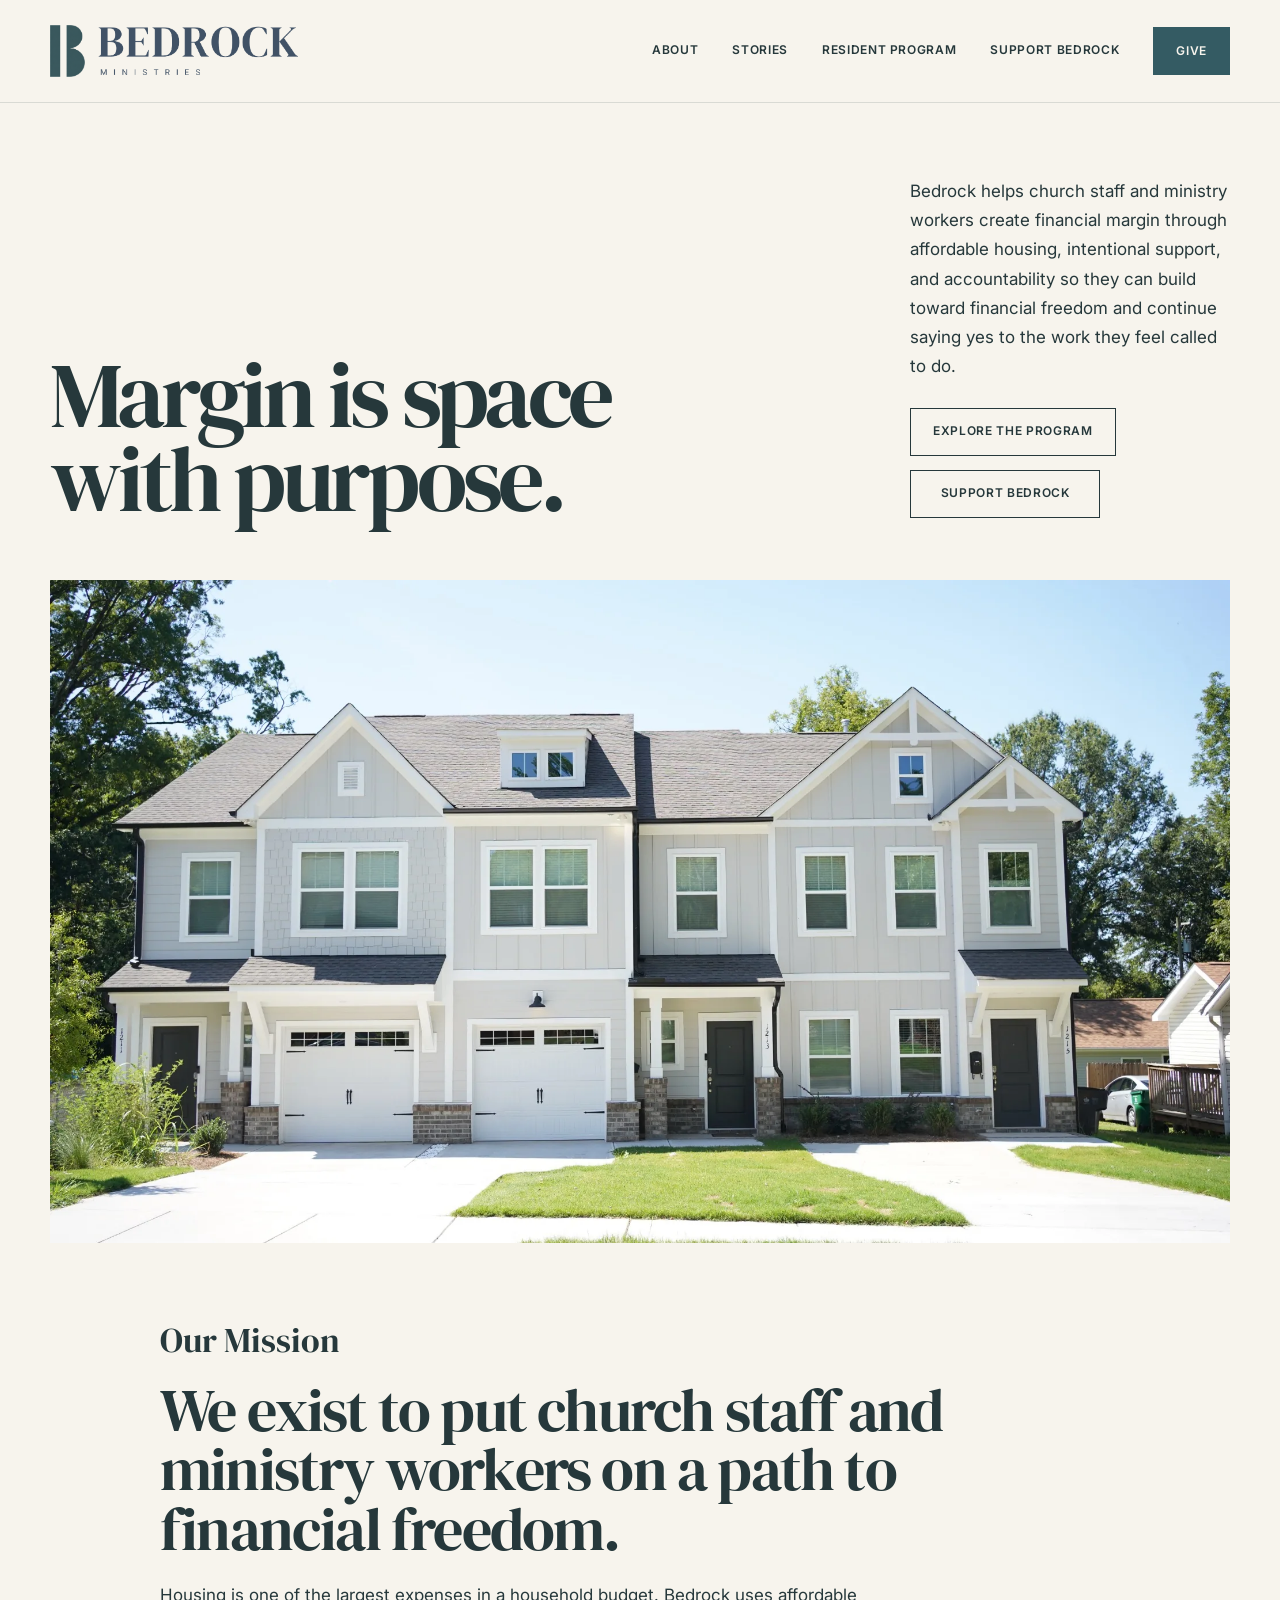
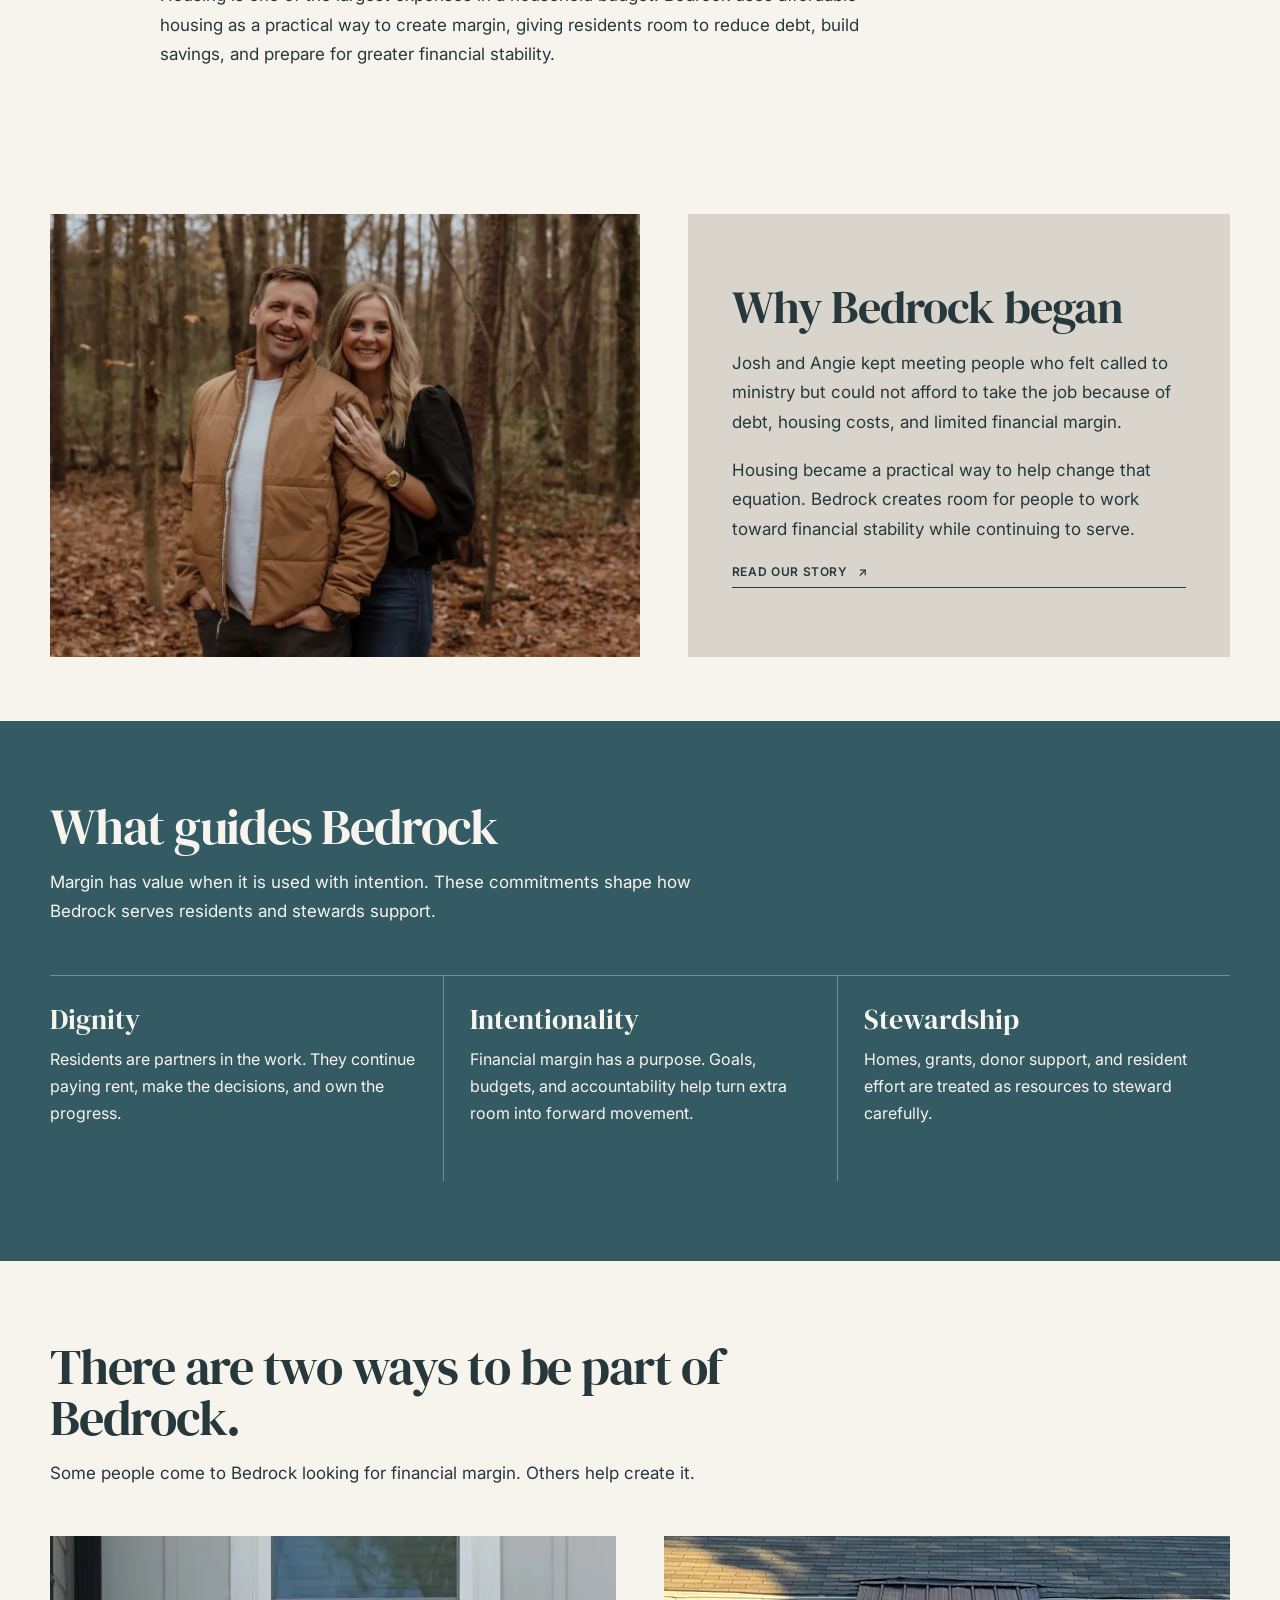
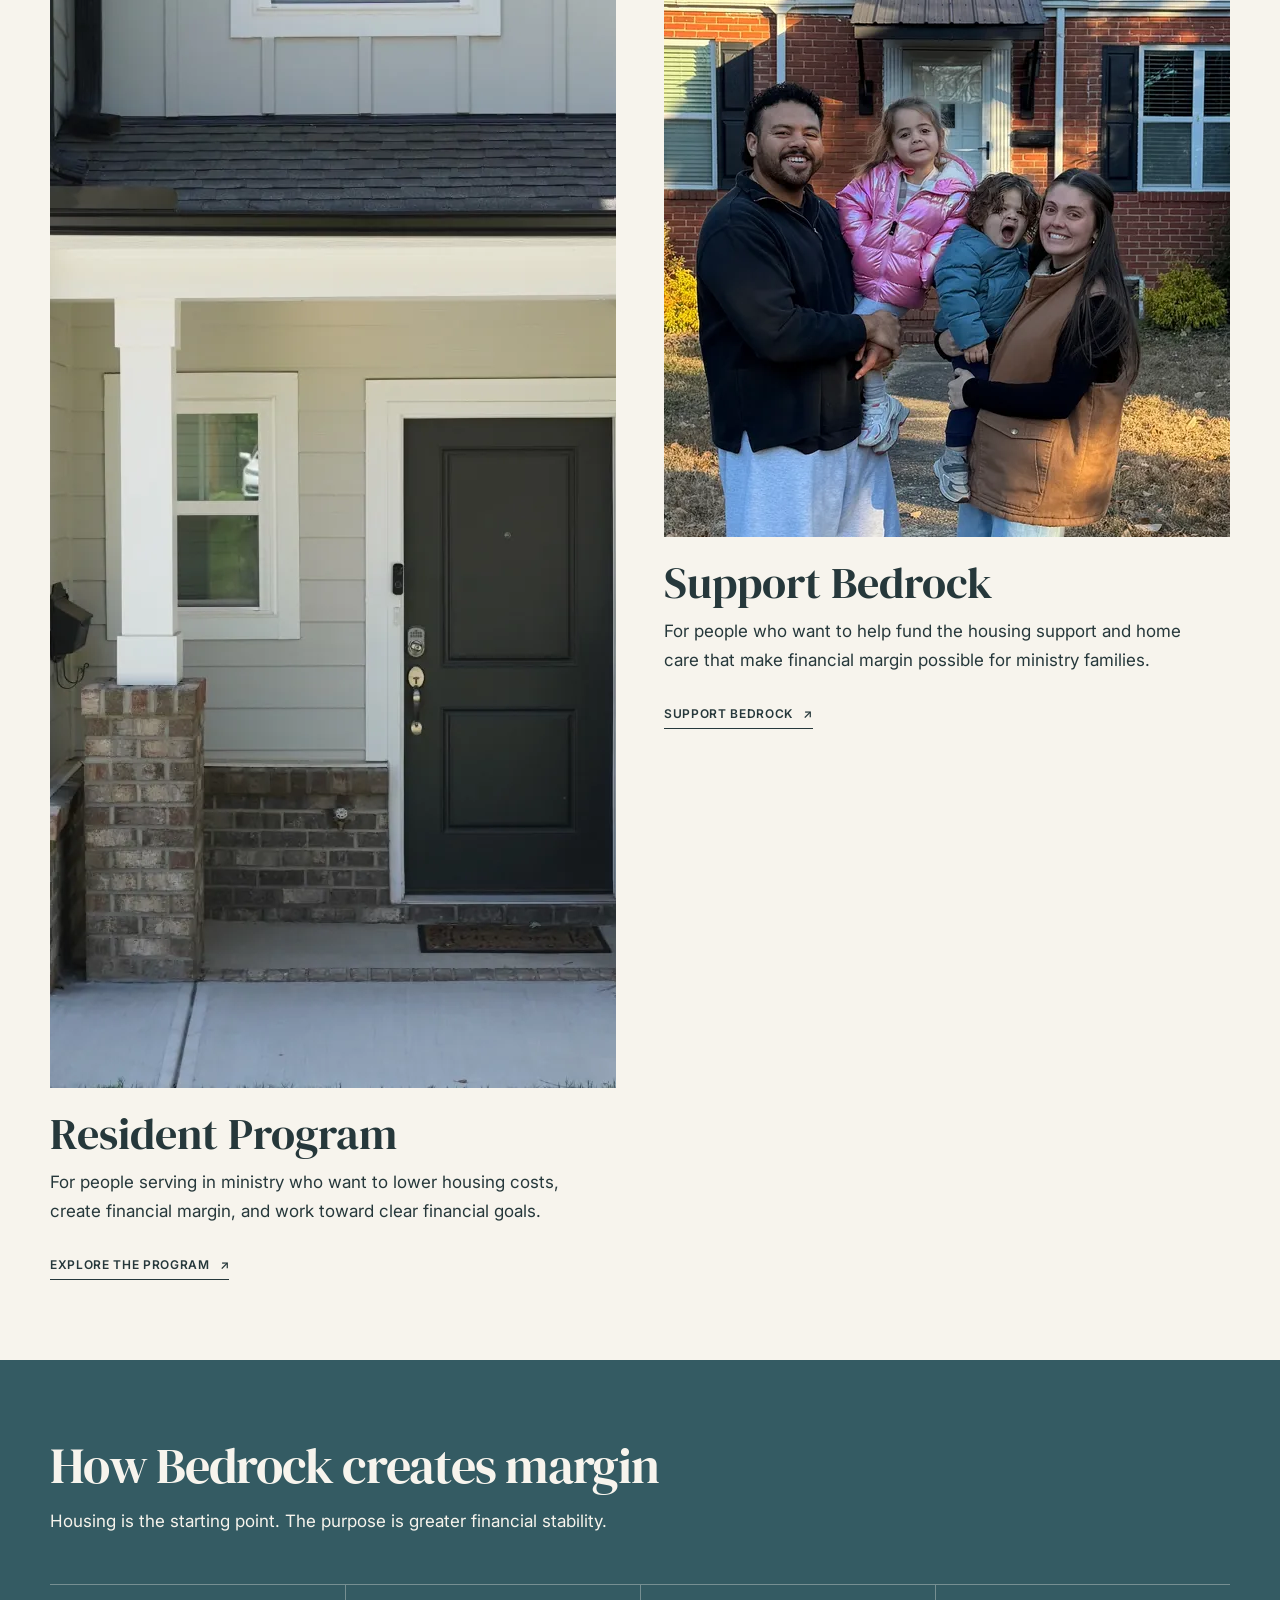
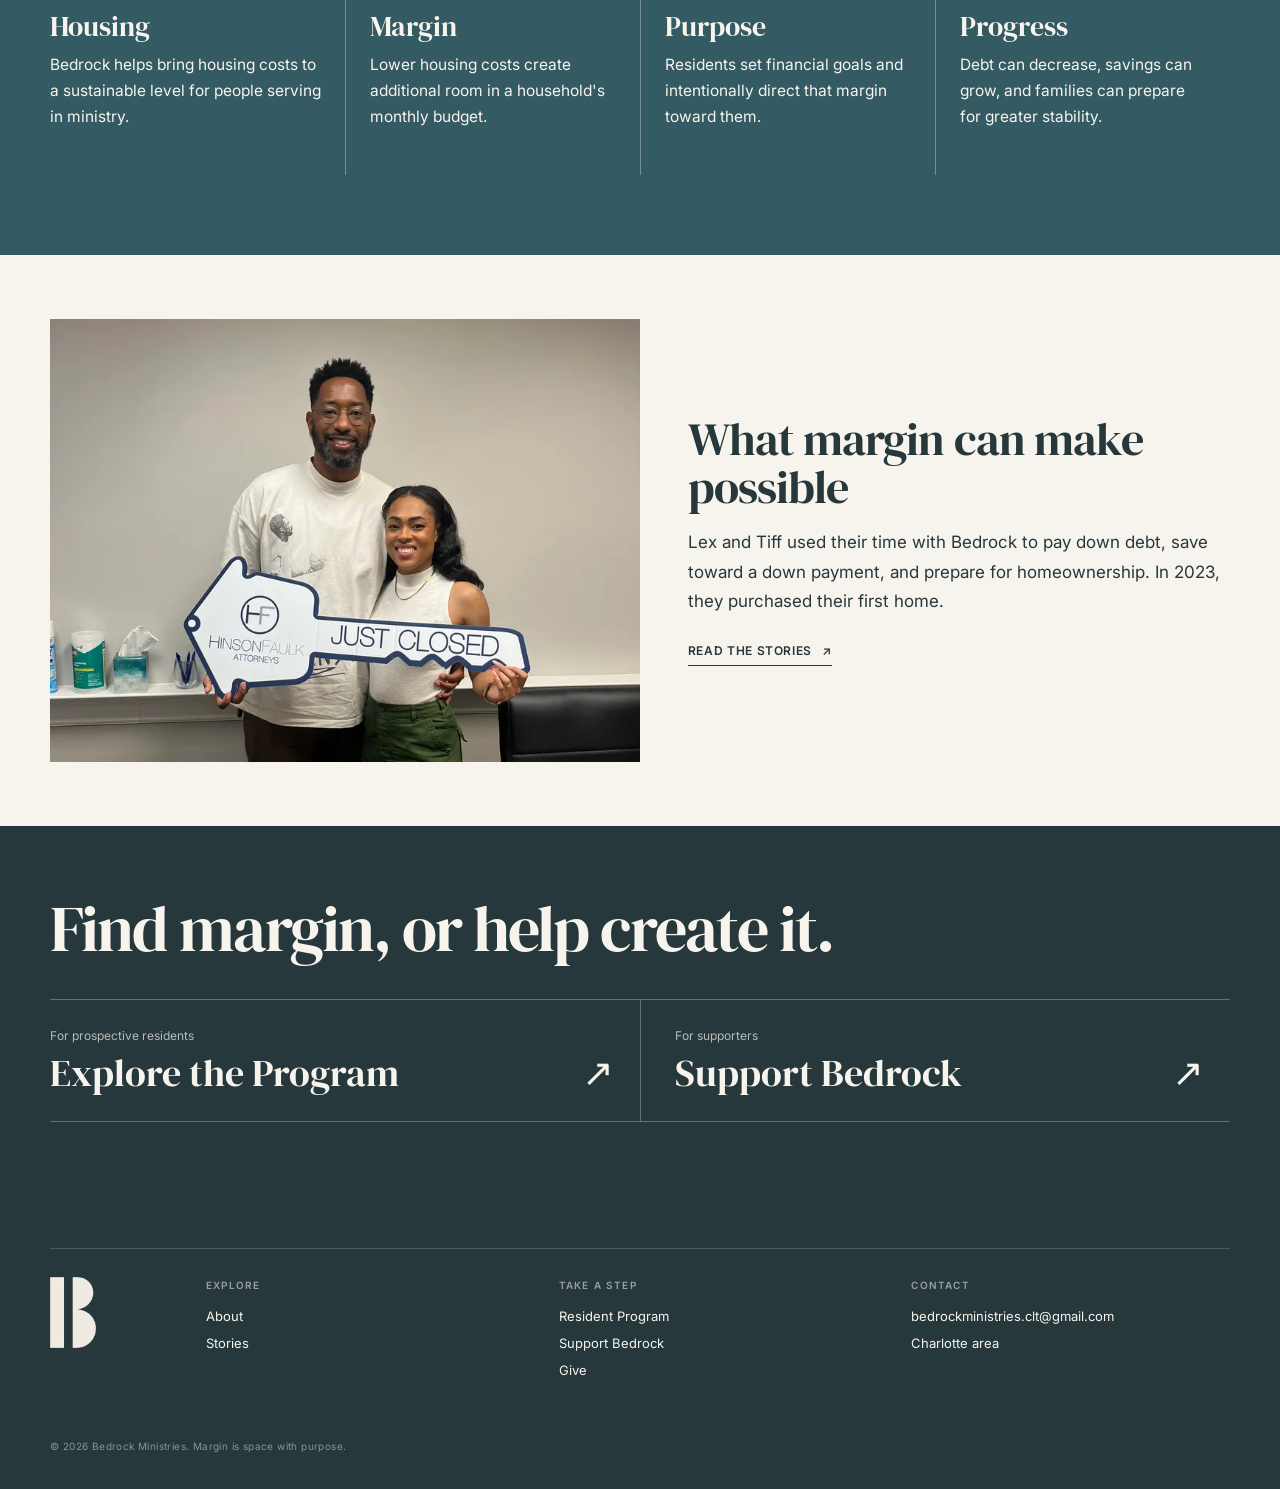
==== commit b85a5d74: "DRAFT 7" ====
--- a/index.html
+++ b/index.html
@@ -18,8 +18,8 @@
 <nav aria-label="Primary navigation" class="desktop-nav">
 <a href="about.html">About</a>
 <a href="stories.html">Stories</a>
-<a href="find-housing.html">Find Housing</a>
-<a href="create-margin.html">Create Margin</a>
+<a href="find-housing.html">Resident Program</a>
+<a href="create-margin.html">Support Bedrock</a>
 <a class="button" href="https://donate.overflow.co/bedrockministries" rel="noopener" target="_blank">Give</a>
 </nav>
 <button aria-controls="mobile-nav" aria-expanded="false" aria-label="Open navigation" class="menu-toggle" type="button">
@@ -29,8 +29,8 @@
 <nav aria-label="Mobile navigation" class="mobile-nav" id="mobile-nav">
 <a href="about.html">About</a>
 <a href="stories.html">Stories</a>
-<a href="find-housing.html">Find Housing</a>
-<a href="create-margin.html">Create Margin</a>
+<a href="find-housing.html">Resident Program</a>
+<a href="create-margin.html">Support Bedrock</a>
 <a class="button" href="https://donate.overflow.co/bedrockministries" rel="noopener" target="_blank">Give</a>
 </nav>
 </header>
@@ -42,8 +42,8 @@
 <div class="home-hero-side" data-reveal="">
 <p>Bedrock helps church staff and ministry workers create financial margin through affordable housing, intentional support, and accountability so they can build toward financial freedom and continue saying yes to the work they feel called to do.</p>
 <div class="hero-actions">
-<a class="button" href="find-housing.html">Find Housing</a>
-<a class="text-link" href="create-margin.html">Create Margin <span>↗</span></a>
+<a class="button outline" href="find-housing.html">Explore the Program</a>
+<a class="button outline" href="create-margin.html">Support Bedrock</a>
 </div>
 </div>
 </div>
@@ -98,13 +98,13 @@
 <div class="path-grid">
 <article class="path-card" data-reveal="">
 <img alt="Front door of a Bedrock home" class="path-image path-image-home" decoding="async" height="1152" loading="lazy" src="images/properties/triplex-door-full.webp" width="2048"/>
-<h3>Find Housing</h3>
+<h3>Resident Program</h3>
 <p>For people serving in ministry who want to lower housing costs, create financial margin, and work toward clear financial goals.</p>
-<a class="text-link" href="find-housing.html">Explore the program <span>↗</span></a>
+<a class="text-link" href="find-housing.html">Explore the Program <span>↗</span></a>
 </article>
 <article class="path-card" data-reveal="">
 <img alt="A family served by Bedrock Ministries" class="path-image" decoding="async" height="601" loading="lazy" src="images/families/rodriguez.webp" width="800"/>
-<h3>Create Margin</h3>
+<h3>Support Bedrock</h3>
 <p>For people who want to help fund the housing support and home care that make financial margin possible for ministry families.</p>
 <a class="text-link" href="create-margin.html">Support Bedrock <span>↗</span></a>
 </article>
@@ -150,8 +150,8 @@
 <div class="wrap">
 <h2 class="display" data-reveal="">Find margin, or help create it.</h2>
 <div class="cta-row" data-reveal="">
-<a href="find-housing.html"><small>For prospective residents</small><strong>Find Housing <span>↗</span></strong></a>
-<a href="create-margin.html"><small>For supporters</small><strong>Create Margin <span>↗</span></strong></a>
+<a href="find-housing.html"><small>For prospective residents</small><strong>Explore the Program <span>↗</span></strong></a>
+<a href="create-margin.html"><small>For supporters</small><strong>Support Bedrock <span>↗</span></strong></a>
 </div>
 </div>
 </section></main>
@@ -169,8 +169,8 @@
 </div>
 <div class="footer-col">
 <strong>Take a step</strong>
-<a href="find-housing.html">Find Housing</a>
-<a href="create-margin.html">Create Margin</a>
+<a href="find-housing.html">Resident Program</a>
+<a href="create-margin.html">Support Bedrock</a>
 <a href="https://donate.overflow.co/bedrockministries" rel="noopener" target="_blank">Give</a>
 </div>
 <div class="footer-col">
--- a/css/styles.css
+++ b/css/styles.css
@@ -1321,3 +1321,33 @@
     grid-template-columns: 1fr;
   }
 }
+
+/* V7 language + hero CTA polish */
+.button.outline {
+  border-color: var(--slate);
+  background: transparent;
+  color: var(--slate);
+}
+.button.outline:hover {
+  border-color: var(--blue);
+  background: var(--blue);
+  color: var(--cream);
+}
+.page-home .hero-actions {
+  gap: 14px;
+}
+.page-home .hero-actions .button {
+  min-width: 190px;
+}
+@media (max-width: 620px) {
+  .page-home .hero-actions {
+    display: grid;
+    grid-template-columns: 1fr;
+    width: 100%;
+    max-width: 360px;
+  }
+  .page-home .hero-actions .button {
+    width: 100%;
+    min-width: 0;
+  }
+}
